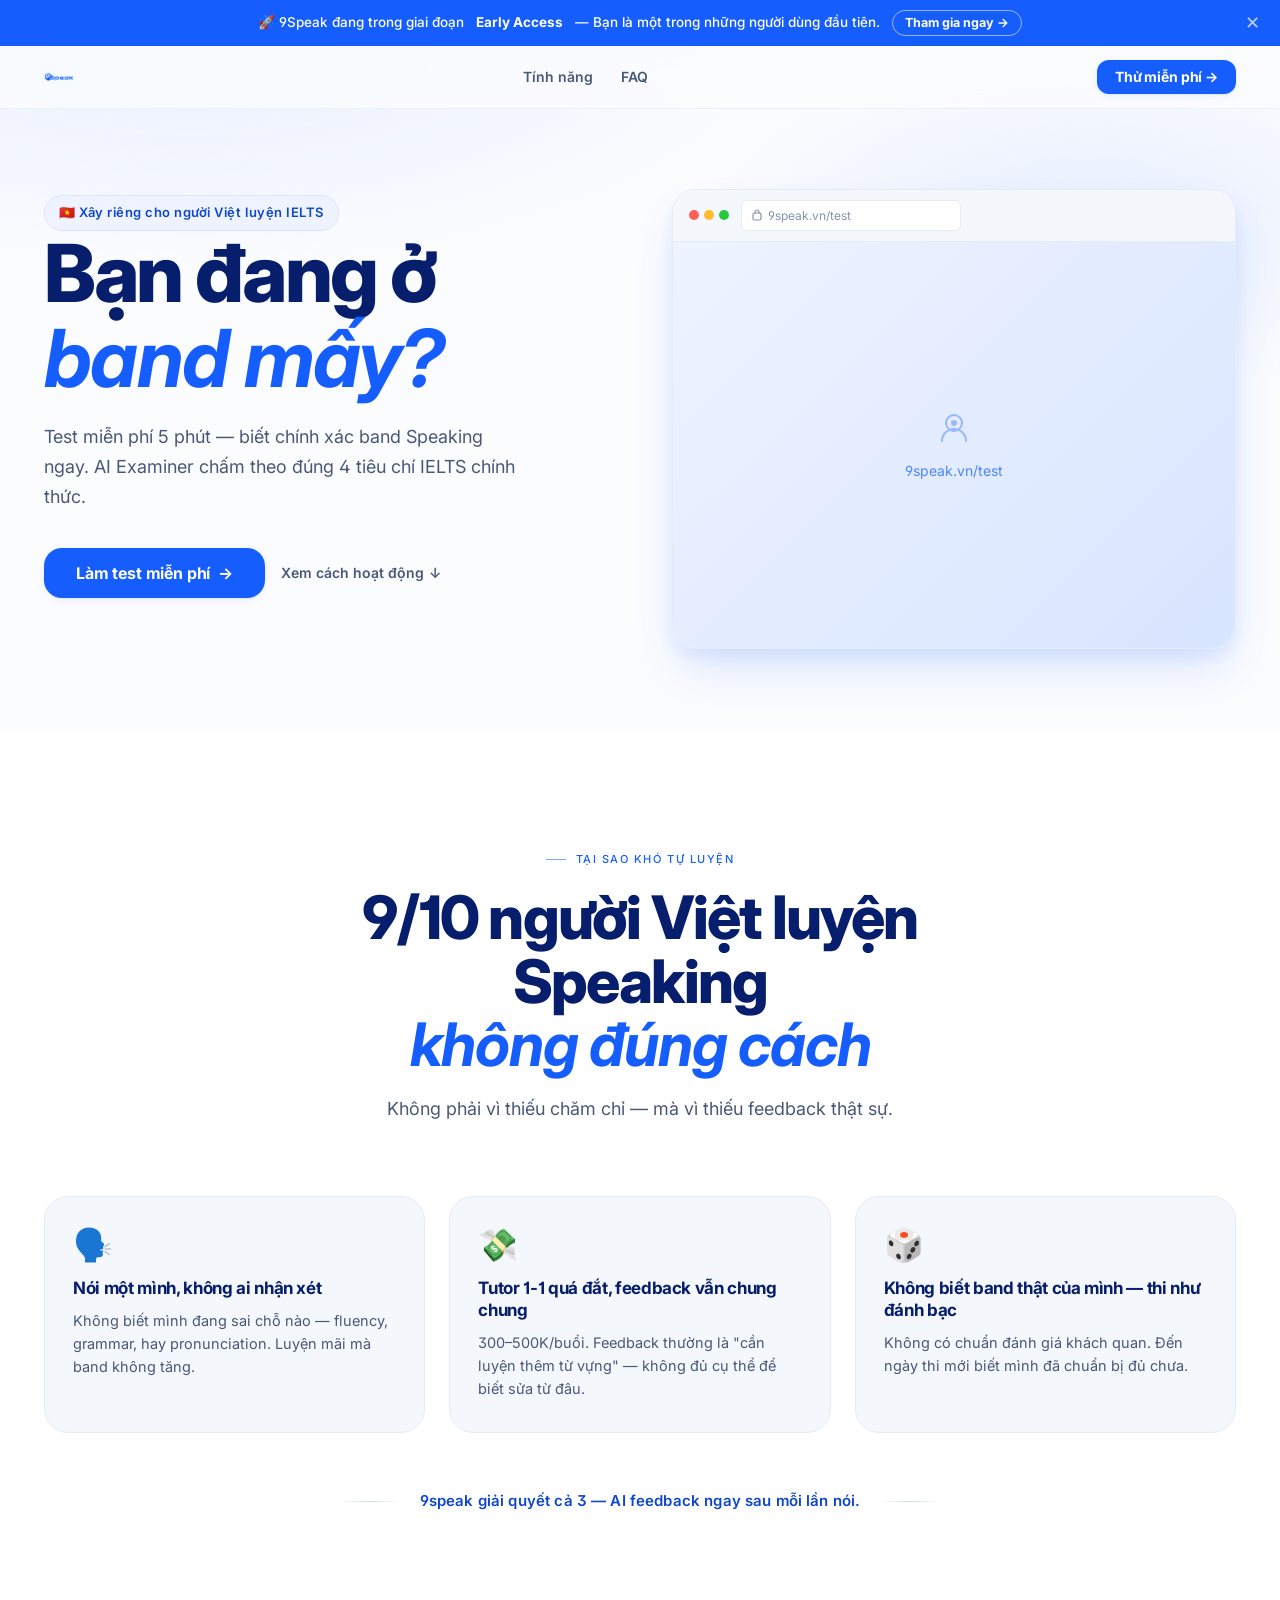
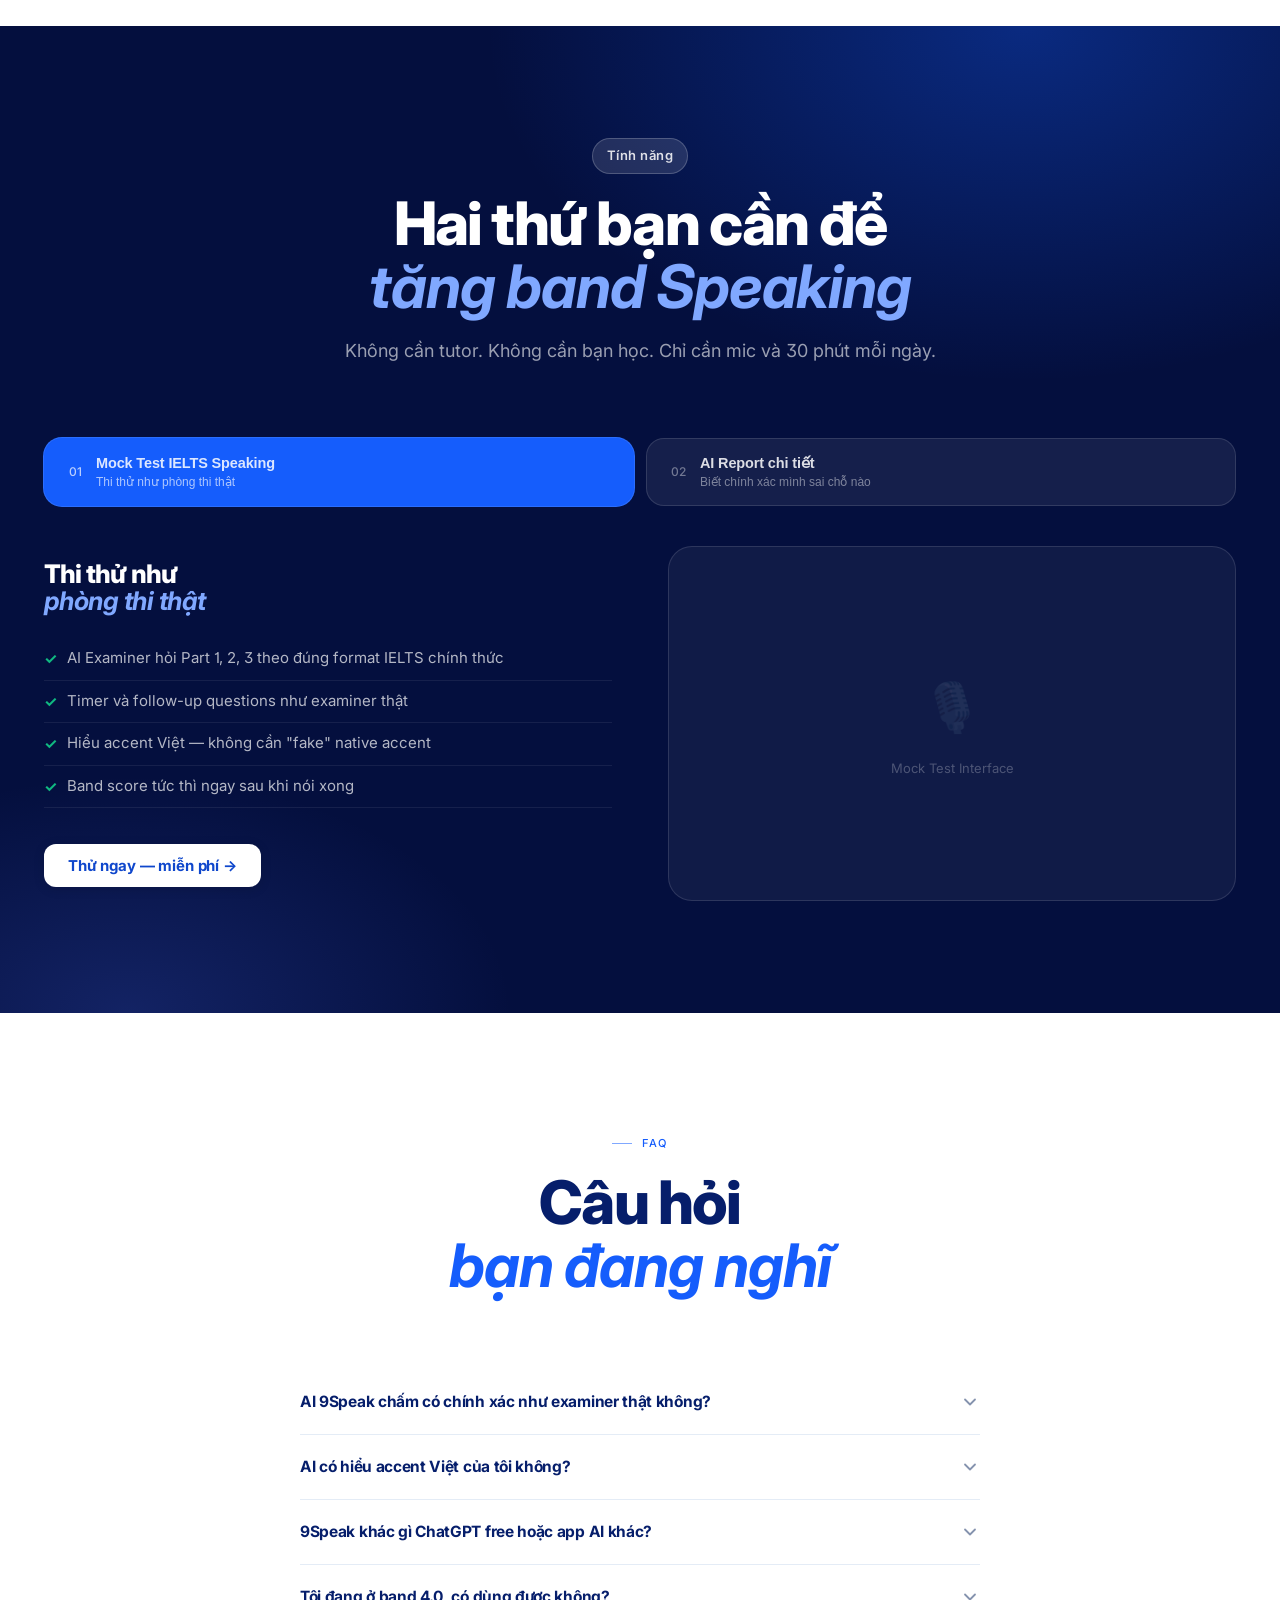
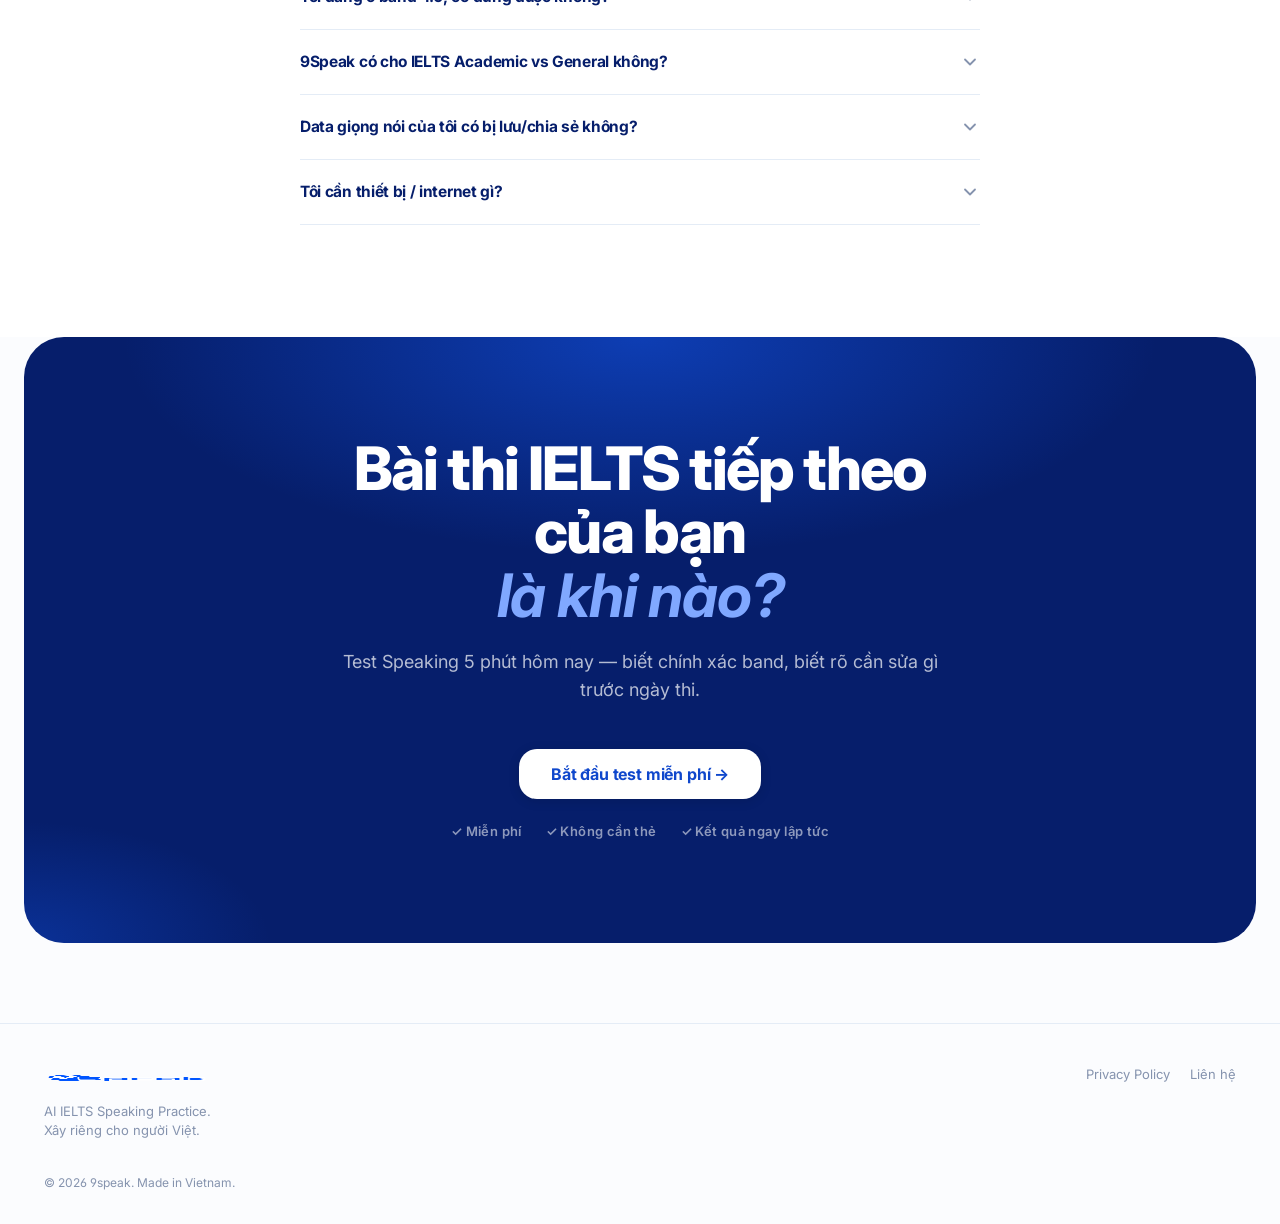
==== index.html @ 382c3ea3 "Redesign landing page for MVP launch - Swap fonts to Inter (pure sans-serif), remove Instrument Seri" ====
<!DOCTYPE html>
<html lang="vi">
<head>
  <meta charset="UTF-8">
  <meta name="viewport" content="width=device-width, initial-scale=1.0">
  <title>9speak — Luyện IELTS Speaking với AI. Hiểu accent Việt.</title>
  <meta name="description" content="Test IELTS Speaking miễn phí 5 phút. AI Examiner chấm theo 4 tiêu chí IELTS chính thức. Sai số ±0.4 band. Không cần thẻ, không cần signup.">
  <link rel="icon" type="image/png" href="icon-mark.png">
  <link rel="preconnect" href="https://fonts.googleapis.com">
  <link rel="preconnect" href="https://fonts.gstatic.com" crossorigin>
  <link href="https://fonts.googleapis.com/css2?family=Inter:ital,wght@0,400;0,500;0,600;0,700;0,800;0,900;1,400;1,500;1,600;1,700&display=swap" rel="stylesheet">

  <style>
  /* ─────────────────────────────────────────
     DESIGN SYSTEM
  ───────────────────────────────────────── */
  :root {
    --blue-50:  #EEF3FF;
    --blue-100: #D8E5FF;
    --blue-200: #B3CCFF;
    --blue-300: #80A8FF;
    --blue-400: #4D85FF;
    --blue-500: #2B6EFD;
    --blue-600: #155DFC;
    --blue-700: #0F47CC;
    --blue-800: #0A33A8;
    --blue-900: #061E6B;
    --blue-950: #040F3E;

    --white:    #FFFFFF;
    --paper:    #FBFCFE;
    --mist:     #F4F7FB;
    --line:     #E4ECF6;
    --line-2:   #CFDCEB;
    --ink:      var(--blue-900);
    --ink-soft: #4A5878;
    --ink-mute: #8593AE;
    --gold:     #F59E0B;
    --green:    #10B981;
    --rose:     #F43F5E;

    --f-display: 'Inter', -apple-system, system-ui, sans-serif;
    --f-body:    'Inter', -apple-system, system-ui, sans-serif;
    --f-mono:    'Inter', -apple-system, system-ui, sans-serif;

    --r-xs: 6px; --r-sm: 12px; --r-md: 18px;
    --r-lg: 24px; --r-xl: 32px; --r-2xl: 40px;

    --sh-sm:  0 2px 8px rgba(21,93,252,.07), 0 1px 3px rgba(21,93,252,.08);
    --sh-md:  0 8px 24px rgba(21,93,252,.09), 0 2px 8px rgba(21,93,252,.06);
    --sh-lg:  0 24px 48px -8px rgba(21,93,252,.16), 0 8px 16px rgba(21,93,252,.07);
    --sh-glow: 0 8px 36px rgba(21,93,252,.42);

    --ease-out:    cubic-bezier(0.16,1,0.3,1);
    --ease-spring: cubic-bezier(0.34,1.56,0.64,1);
  }

  *, *::before, *::after { margin:0; padding:0; box-sizing:border-box; }

  html { scroll-behavior:smooth; -webkit-text-size-adjust:100%; }

  body {
    background: var(--paper);
    color: var(--ink);
    font-family: var(--f-body);
    font-size: 16.5px;
    line-height: 1.65;
    -webkit-font-smoothing: antialiased;
    overflow-x: hidden;
    font-feature-settings: 'ss01','cv01';
  }

  body::before {
    content: '';
    position: fixed; inset: 0;
    background:
      radial-gradient(ellipse 80% 50% at 15% 0%, rgba(208,223,255,.5) 0%, transparent 60%),
      radial-gradient(ellipse 60% 40% at 85% 25%, rgba(179,204,255,.28) 0%, transparent 50%);
    pointer-events: none; z-index: 0;
  }

  /* ─── TYPOGRAPHY ─── */
  h1, h2, h3, h4 {
    font-family: var(--f-body);
    font-weight: 800;
    letter-spacing: -.03em;
    line-height: 1.06;
    color: var(--ink);
  }

  h1 { font-size: clamp(44px, 7vw, 80px); }
  h2 { font-size: clamp(34px, 5vw, 60px); }
  h3 { font-size: clamp(20px, 2vw, 26px); }

  .italic-accent {
    font-style: italic;
    color: var(--blue-600);
    font-weight: 700;
    letter-spacing: -.02em;
  }

  .eyebrow {
    font-family: var(--f-mono);
    font-size: 11px;
    font-weight: 500;
    letter-spacing: .14em;
    text-transform: uppercase;
    color: var(--blue-600);
    display: inline-flex;
    align-items: center;
    gap: 10px;
  }
  .eyebrow::before {
    content: '';
    width: 20px; height: 1px;
    background: var(--blue-300);
  }

  /* ─── LAYOUT ─── */
  .container {
    max-width: 1240px;
    margin: 0 auto;
    padding: 0 24px;
    position: relative;
    z-index: 2;
  }

  section { padding: 112px 0; position: relative; }

  @media (max-width:768px) { section { padding: 72px 0; } }

  .section-header {
    text-align: center;
    max-width: 680px;
    margin: 0 auto 72px;
  }
  .section-header h2 { margin-top: 18px; }
  .section-sub {
    margin-top: 18px;
    color: var(--ink-soft);
    font-size: clamp(16px, 1.5vw, 18px);
    line-height: 1.6;
  }

  /* ─── PILL ─── */
  .pill {
    display: inline-flex;
    align-items: center;
    gap: 8px;
    padding: 6px 14px;
    background: var(--blue-50);
    border: 1px solid var(--blue-100);
    border-radius: 100px;
    font-size: 13px;
    font-weight: 600;
    color: var(--blue-700);
    font-family: var(--f-mono);
    letter-spacing: .04em;
  }
  .pill-dark {
    background: rgba(255,255,255,.12);
    border-color: rgba(255,255,255,.2);
    color: rgba(255,255,255,.85);
  }

  /* ─── BETA BADGE ─── */
  .beta-badge {
    display: inline-flex;
    align-items: center;
    gap: 8px;
    padding: 6px 14px;
    background: var(--blue-50);
    border: 1px solid var(--blue-100);
    border-radius: 100px;
    font-size: 12.5px;
    font-weight: 600;
    color: var(--blue-700);
    font-family: var(--f-mono);
    letter-spacing: .05em;
    margin-bottom: 28px;
  }
  .beta-dot {
    width: 7px; height: 7px;
    border-radius: 50%;
    background: var(--green);
    box-shadow: 0 0 0 2px rgba(16,185,129,.25);
    animation: pulse 2s infinite;
    flex-shrink: 0;
  }
  @keyframes pulse {
    0%, 100% { box-shadow: 0 0 0 2px rgba(16,185,129,.25); }
    50%       { box-shadow: 0 0 0 5px rgba(16,185,129,.1); }
  }

  /* ─── BUTTONS ─── */
  .btn {
    display: inline-flex;
    align-items: center;
    justify-content: center;
    gap: 8px;
    padding: 14px 24px;
    font-family: var(--f-body);
    font-size: 15px;
    font-weight: 700;
    letter-spacing: -.01em;
    border-radius: var(--r-sm);
    border: none;
    cursor: pointer;
    text-decoration: none;
    transition: all .25s var(--ease-out);
    position: relative;
    overflow: hidden;
    line-height: 1;
    white-space: nowrap;
  }

  .btn-primary {
    background: var(--blue-600);
    color: white;
    box-shadow: var(--sh-sm);
  }
  .btn-primary:hover {
    background: var(--blue-700);
    transform: translateY(-2px);
    box-shadow: var(--sh-glow);
  }

  .btn-white {
    background: white;
    color: var(--blue-700);
    box-shadow: 0 2px 12px rgba(0,0,0,.12);
  }
  .btn-white:hover {
    background: var(--blue-50);
    transform: translateY(-2px);
    box-shadow: 0 4px 20px rgba(0,0,0,.18);
  }

  .btn-ghost {
    background: transparent;
    color: var(--ink);
    border: 1.5px solid var(--line-2);
  }
  .btn-ghost:hover {
    border-color: var(--blue-400);
    color: var(--blue-700);
    transform: translateY(-1px);
  }

  .btn-sm  { padding: 10px 18px; font-size: 14px; }
  .btn-large { padding: 17px 32px; font-size: 16px; border-radius: var(--r-md); }

  .btn-arrow { transition: transform .25s var(--ease-spring); }
  .btn:hover .btn-arrow { transform: translateX(3px); }

  .text-link {
    font-size: 14px;
    font-weight: 600;
    color: var(--ink-soft);
    text-decoration: none;
    display: inline-flex;
    align-items: center;
    gap: 5px;
    transition: color .2s;
  }
  .text-link:hover { color: var(--blue-600); }
  .text-link span { transition: transform .25s var(--ease-spring); display: inline-block; }
  .text-link:hover span { transform: translateY(2px); }

  /* ─── STARS ─── */
  .stars { color: var(--gold); font-size: 13px; letter-spacing: 1px; }

  /* ─── ANIMATIONS ─── */
  .reveal {
    opacity: 0;
    transform: translateY(24px);
    transition: opacity .6s var(--ease-out), transform .6s var(--ease-out);
  }
  .reveal.revealed { opacity: 1; transform: translateY(0); }
  .reveal-delay-1 { transition-delay: .12s; }
  .reveal-delay-2 { transition-delay: .24s; }

  @keyframes fadeUp {
    from { opacity:0; transform:translateY(20px); }
    to   { opacity:1; transform:translateY(0); }
  }

  /* ─────────────────────────────────────────
     ANNOUNCEMENT BAR
  ───────────────────────────────────────── */
  .announce-bar {
    background: var(--blue-600);
    color: white;
    padding: 10px 16px;
    display: flex;
    align-items: center;
    justify-content: center;
    gap: 12px;
    font-size: 13.5px;
    font-weight: 500;
    position: relative;
    z-index: 101;
    line-height: 1.4;
  }
  .announce-bar a {
    color: white;
    font-weight: 700;
    text-decoration: none;
    border: 1.5px solid rgba(255,255,255,.55);
    border-radius: 100px;
    padding: 3px 12px;
    font-size: 12.5px;
    transition: background .2s, border-color .2s;
    white-space: nowrap;
  }
  .announce-bar a:hover {
    background: rgba(255,255,255,.15);
    border-color: white;
  }
  .announce-close {
    position: absolute;
    right: 16px;
    top: 50%;
    transform: translateY(-50%);
    background: none;
    border: none;
    color: rgba(255,255,255,.7);
    cursor: pointer;
    font-size: 18px;
    line-height: 1;
    padding: 4px;
    transition: color .2s;
  }
  .announce-close:hover { color: white; }
  .announce-bar.hidden { display: none; }
  @media (max-width: 600px) {
    .announce-bar { font-size: 12.5px; gap: 8px; padding-right: 40px; }
  }

  /* ─────────────────────────────────────────
     NAVIGATION
  ───────────────────────────────────────── */
  nav {
    position: sticky; top: 0; z-index: 100;
    padding: 14px 0;
    background: rgba(251,252,254,.85);
    backdrop-filter: saturate(180%) blur(20px);
    -webkit-backdrop-filter: saturate(180%) blur(20px);
    border-bottom: 1px solid rgba(228,236,246,.65);
    transition: background .3s;
  }
  .nav-inner {
    display: flex;
    align-items: center;
    justify-content: space-between;
    gap: 24px;
  }
  .logo { text-decoration: none; display: inline-flex; align-items: center; }
  .logo img { height: 30px; width: auto; display: block; }

  .nav-links {
    display: flex; gap: 28px; align-items: center;
    flex: 1; justify-content: center;
  }
  .nav-links a {
    color: var(--ink-soft);
    text-decoration: none;
    font-size: 14px; font-weight: 600;
    transition: color .2s;
  }
  .nav-links a:hover { color: var(--blue-700); }

  @media (max-width:768px) { .nav-links { display: none; } }

  /* ─────────────────────────────────────────
     HERO
  ───────────────────────────────────────── */
  .hero {
    padding-top: 80px;
    padding-bottom: 80px;
    overflow: hidden;
  }
  .hero-grid {
    display: grid;
    grid-template-columns: 1fr 1fr;
    gap: 64px;
    align-items: center;
  }
  @media (max-width:968px) {
    .hero-grid { grid-template-columns: 1fr; gap: 56px; }
  }

  .hero-content > * {
    opacity: 0;
    animation: fadeUp .75s var(--ease-out) forwards;
  }
  .hero-content > *:nth-child(1) { animation-delay: .08s; }
  .hero-content > *:nth-child(2) { animation-delay: .18s; }
  .hero-content > *:nth-child(3) { animation-delay: .28s; }
  .hero-content > *:nth-child(4) { animation-delay: .38s; }
  .hero-content > *:nth-child(5) { animation-delay: .46s; }

  .hero h1 { margin-bottom: 22px; }

  .hero-sub {
    font-size: clamp(16px, 1.6vw, 18px);
    color: var(--ink-soft);
    line-height: 1.65;
    margin-bottom: 36px;
    max-width: 480px;
  }

  .hero-ctas {
    display: flex;
    gap: 16px;
    align-items: center;
    flex-wrap: wrap;
    margin-bottom: 44px;
  }

  .hero-stats {
    display: flex;
    align-items: center;
    gap: 0;
    padding: 16px 20px;
    background: var(--white);
    border: 1px solid var(--line);
    border-radius: var(--r-md);
    box-shadow: var(--sh-sm);
    width: fit-content;
  }
  .stat-item { text-align: center; padding: 0 20px; }
  .stat-num {
    font-size: 22px;
    font-weight: 800;
    color: var(--ink);
    letter-spacing: -.03em;
    line-height: 1;
  }
  .stat-label {
    font-size: 11px;
    color: var(--ink-mute);
    margin-top: 4px;
    font-family: var(--f-mono);
    letter-spacing: .04em;
    text-transform: uppercase;
  }
  .stat-divider {
    width: 1px; height: 32px;
    background: var(--line-2);
    flex-shrink: 0;
  }
  @media (max-width:480px) {
    .hero-stats { padding: 14px 12px; }
    .stat-item { padding: 0 12px; }
    .stat-num { font-size: 18px; }
  }

  /* Hero Visual */
  .hero-visual {
    position: relative;
    height: 460px;
  }
  @media (max-width:968px) { .hero-visual { height: 340px; } }

  .browser-frame {
    position: absolute;
    inset: 0;
    background: var(--white);
    border: 1px solid var(--line);
    border-radius: var(--r-lg);
    box-shadow: var(--sh-lg);
    overflow: hidden;
    display: flex;
    flex-direction: column;
  }
  .browser-bar {
    display: flex;
    align-items: center;
    gap: 12px;
    padding: 10px 16px;
    background: var(--mist);
    border-bottom: 1px solid var(--line);
    flex-shrink: 0;
  }
  .browser-dots {
    display: flex; gap: 5px;
  }
  .browser-dots span {
    width: 10px; height: 10px; border-radius: 50%;
  }
  .browser-dots span:nth-child(1) { background: #FF5F56; }
  .browser-dots span:nth-child(2) { background: #FFBD2E; }
  .browser-dots span:nth-child(3) { background: #27C93F; }
  .browser-url {
    flex: 1;
    display: flex;
    align-items: center;
    gap: 6px;
    background: var(--white);
    border: 1px solid var(--line);
    border-radius: var(--r-xs);
    padding: 5px 10px;
    font-size: 12px;
    color: var(--ink-mute);
    font-family: var(--f-mono);
    max-width: 220px;
  }
  .browser-content {
    flex: 1;
    overflow: hidden;
    background: var(--mist);
  }
  .browser-content img {
    width: 100%;
    height: 100%;
    object-fit: cover;
    object-position: top;
    display: block;
  }
  .browser-content-placeholder {
    width: 100%; height: 100%;
    background: linear-gradient(135deg, var(--blue-50) 0%, var(--blue-100) 100%);
    display: flex;
    align-items: center;
    justify-content: center;
    flex-direction: column;
    gap: 12px;
    color: var(--blue-400);
    font-size: 14px;
    font-family: var(--f-mono);
  }
  .browser-content-placeholder svg { opacity: .5; }

  .trust-pill {
    position: absolute;
    bottom: -20px;
    right: 24px;
    background: var(--white);
    border: 1px solid var(--line);
    border-radius: var(--r-sm);
    box-shadow: var(--sh-md);
    padding: 10px 16px;
    display: flex;
    align-items: center;
    gap: 10px;
  }
  .trust-text {
    font-size: 12.5px;
    font-weight: 600;
    color: var(--ink-soft);
    white-space: nowrap;
  }

  /* ─────────────────────────────────────────
     PROBLEM
  ───────────────────────────────────────── */
  .problem { background: var(--white); }

  .problem-grid {
    display: grid;
    grid-template-columns: repeat(3, 1fr);
    gap: 24px;
    margin-bottom: 56px;
  }
  @media (max-width:768px) {
    .problem-grid { grid-template-columns: 1fr; gap: 16px; }
  }

  .problem-card {
    padding: 32px 28px;
    background: var(--mist);
    border: 1px solid var(--line);
    border-radius: var(--r-lg);
    transition: box-shadow .25s;
  }
  .problem-card:hover { box-shadow: var(--sh-md); }
  .problem-icon {
    font-size: 32px;
    margin-bottom: 16px;
    line-height: 1;
  }
  .problem-card h3 {
    font-size: 17px;
    font-weight: 700;
    letter-spacing: -.02em;
    margin-bottom: 10px;
    line-height: 1.3;
  }
  .problem-card p {
    font-size: 14.5px;
    color: var(--ink-soft);
    line-height: 1.6;
  }

  .problem-bridge {
    display: flex;
    align-items: center;
    gap: 20px;
    text-align: center;
    max-width: 600px;
    margin: 0 auto;
  }
  .bridge-line {
    flex: 1;
    height: 1px;
    background: linear-gradient(to right, transparent, var(--line-2), transparent);
  }
  .problem-bridge p {
    font-size: 15px;
    font-weight: 600;
    color: var(--blue-700);
    white-space: nowrap;
    font-family: var(--f-mono);
    letter-spacing: .01em;
  }
  @media (max-width:600px) {
    .problem-bridge { flex-direction: column; gap: 12px; }
    .problem-bridge p { white-space: normal; font-size: 14px; }
    .bridge-line { width: 60px; height: 1px; flex: none; }
  }

  /* ─────────────────────────────────────────
     FEATURES (dark)
  ───────────────────────────────────────── */
  .features-wrap {
    background: var(--blue-950);
    position: relative;
    overflow: hidden;
  }
  .features-wrap::before {
    content: '';
    position: absolute; inset: 0;
    background:
      radial-gradient(ellipse 70% 60% at 80% 0%, rgba(21,93,252,.35) 0%, transparent 60%),
      radial-gradient(ellipse 50% 40% at 10% 100%, rgba(79,114,252,.2) 0%, transparent 60%);
    pointer-events: none;
  }
  .features-section { padding: 112px 0; }
  @media (max-width:768px) { .features-section { padding: 72px 0; } }

  .features-section .section-sub { color: rgba(255,255,255,.6); }

  .feature-tabs {
    display: flex;
    gap: 12px;
    margin-bottom: 40px;
    flex-wrap: wrap;
  }
  .feature-tab-btn {
    display: flex;
    align-items: center;
    gap: 14px;
    padding: 16px 24px;
    background: rgba(255,255,255,.07);
    border: 1px solid rgba(255,255,255,.12);
    border-radius: var(--r-md);
    cursor: pointer;
    transition: all .25s var(--ease-out);
    text-align: left;
    flex: 1;
    min-width: 220px;
  }
  .feature-tab-btn:hover {
    background: rgba(255,255,255,.12);
    border-color: rgba(255,255,255,.2);
  }
  .feature-tab-btn.active {
    background: var(--blue-600);
    border-color: var(--blue-600);
    box-shadow: 0 0 0 1px var(--blue-500);
  }
  .tab-num {
    font-family: var(--f-mono);
    font-size: 12px;
    font-weight: 500;
    color: rgba(255,255,255,.4);
    flex-shrink: 0;
  }
  .feature-tab-btn.active .tab-num { color: rgba(255,255,255,.7); }
  .tab-title {
    font-size: 14.5px;
    font-weight: 700;
    color: rgba(255,255,255,.85);
    letter-spacing: -.01em;
    line-height: 1.2;
  }
  .tab-sub {
    font-size: 12px;
    color: rgba(255,255,255,.45);
    margin-top: 3px;
  }
  .feature-tab-btn.active .tab-sub { color: rgba(255,255,255,.65); }

  .feature-pane { display: none; }
  .feature-pane.active { display: block; }

  .pane-content {
    display: grid;
    grid-template-columns: 1fr 1fr;
    gap: 56px;
    align-items: center;
  }
  @media (max-width:768px) {
    .pane-content { grid-template-columns: 1fr; gap: 40px; }
    .pane-visual { order: -1; }
  }

  .pane-text h3 { color: white; margin-bottom: 24px; }

  .pane-list {
    list-style: none;
    margin-bottom: 36px;
  }
  .pane-list li {
    font-size: 15px;
    color: rgba(255,255,255,.7);
    padding: 9px 0;
    border-bottom: 1px solid rgba(255,255,255,.07);
    display: flex;
    align-items: flex-start;
    gap: 10px;
    line-height: 1.5;
  }
  .pane-list li::before {
    content: '✓';
    color: var(--green);
    font-weight: 700;
    flex-shrink: 0;
    margin-top: 1px;
  }

  .pane-visual {
    border-radius: var(--r-lg);
    overflow: hidden;
    border: 1px solid rgba(255,255,255,.12);
    background: rgba(255,255,255,.05);
    aspect-ratio: 16/10;
    display: flex;
    align-items: center;
    justify-content: center;
  }
  .pane-visual img {
    width: 100%;
    height: 100%;
    object-fit: cover;
    display: block;
  }
  .pane-visual-placeholder {
    width: 100%; height: 100%;
    display: flex;
    flex-direction: column;
    align-items: center;
    justify-content: center;
    gap: 12px;
    color: rgba(255,255,255,.25);
    font-family: var(--f-mono);
    font-size: 13px;
    padding: 32px;
    text-align: center;
  }
  .pane-visual-icon {
    font-size: 48px;
    opacity: .4;
  }

  /* ─────────────────────────────────────────
     TESTIMONIALS
  ───────────────────────────────────────── */
  .testimonials { background: var(--paper); }

  .testimonial-grid {
    display: grid;
    grid-template-columns: repeat(3, 1fr);
    gap: 24px;
  }
  @media (max-width:768px) {
    .testimonial-grid { grid-template-columns: 1fr; }
  }

  .testimonial-card {
    padding: 28px;
    background: var(--white);
    border: 1px solid var(--line);
    border-radius: var(--r-lg);
    box-shadow: var(--sh-sm);
    display: flex;
    flex-direction: column;
    gap: 16px;
    transition: box-shadow .25s, transform .25s;
  }
  .testimonial-card:hover {
    box-shadow: var(--sh-md);
    transform: translateY(-3px);
  }
  .testimonial-text {
    font-size: 15px;
    color: var(--ink-soft);
    line-height: 1.65;
    flex: 1;
    font-style: italic;
  }
  .testimonial-meta {
    display: flex;
    align-items: center;
    gap: 12px;
    padding-top: 16px;
    border-top: 1px solid var(--line);
  }
  .testimonial-avatar {
    width: 40px; height: 40px;
    border-radius: 50%;
    background: var(--blue-600);
    color: white;
    display: flex;
    align-items: center;
    justify-content: center;
    font-weight: 700;
    font-size: 15px;
    flex-shrink: 0;
  }
  .testimonial-name {
    font-size: 14px;
    font-weight: 700;
    color: var(--ink);
  }
  .testimonial-result {
    font-size: 12px;
    color: var(--ink-mute);
    margin-top: 2px;
    font-family: var(--f-mono);
  }
  .testimonial-band {
    display: inline-flex;
    align-items: center;
    gap: 5px;
    background: var(--blue-50);
    color: var(--blue-700);
    border-radius: 100px;
    padding: 3px 10px;
    font-size: 12px;
    font-weight: 700;
    font-family: var(--f-mono);
    margin-bottom: 4px;
  }

  /* ─────────────────────────────────────────
     PRICING
  ───────────────────────────────────────── */
  .pricing { background: var(--mist); }

  .pricing-grid {
    display: grid;
    grid-template-columns: 1fr 1fr;
    gap: 24px;
    max-width: 760px;
    margin: 0 auto;
  }
  @media (max-width:640px) {
    .pricing-grid { grid-template-columns: 1fr; max-width: 440px; }
  }

  .price-card {
    background: var(--white);
    border: 1.5px solid var(--line);
    border-radius: var(--r-xl);
    padding: 32px 28px;
    position: relative;
    display: flex;
    flex-direction: column;
    gap: 0;
  }
  .price-card.featured {
    border-color: var(--blue-600);
    box-shadow: 0 0 0 1px var(--blue-600), var(--sh-md);
  }

  .price-badge {
    position: absolute;
    top: -13px;
    left: 50%;
    transform: translateX(-50%);
    background: var(--blue-600);
    color: white;
    font-size: 11.5px;
    font-weight: 700;
    padding: 4px 14px;
    border-radius: 100px;
    white-space: nowrap;
    font-family: var(--f-mono);
    letter-spacing: .05em;
  }

  .price-tier {
    font-size: 13px;
    font-weight: 700;
    text-transform: uppercase;
    letter-spacing: .1em;
    color: var(--ink-mute);
    font-family: var(--f-mono);
    margin-bottom: 12px;
  }

  .price-amount {
    margin-bottom: 4px;
  }
  .price-strike {
    font-size: 13px;
    color: var(--ink-mute);
    text-decoration: line-through;
    display: block;
    margin-bottom: 2px;
  }
  .price-main-row {
    display: flex;
    align-items: baseline;
    gap: 4px;
  }
  .price-main {
    font-size: 48px;
    font-weight: 800;
    letter-spacing: -.04em;
    color: var(--ink);
    line-height: 1;
  }
  .price-period {
    font-size: 15px;
    color: var(--ink-mute);
    font-weight: 500;
  }
  .price-tagline {
    font-size: 13px;
    color: var(--ink-mute);
    margin: 10px 0 24px;
  }

  .price-features {
    list-style: none;
    margin-bottom: 28px;
    flex: 1;
  }
  .price-features li {
    font-size: 13.5px;
    color: var(--ink-soft);
    padding: 7px 0;
    border-bottom: 1px solid var(--line);
    display: flex;
    align-items: flex-start;
    gap: 8px;
  }
  .price-features li:last-child { border-bottom: none; }
  .price-feat-muted { color: var(--ink-mute) !important; }

  .price-cta { width: 100%; justify-content: center; margin-bottom: 10px; }
  .price-micro {
    font-size: 11.5px;
    text-align: center;
    color: var(--ink-mute);
    font-family: var(--f-mono);
    margin-bottom: 8px;
  }
  .price-guarantee {
    font-size: 12px;
    text-align: center;
    color: var(--green);
    font-weight: 600;
  }

  /* ─────────────────────────────────────────
     FAQ
  ───────────────────────────────────────── */
  .faq { background: var(--white); }

  .faq-list {
    max-width: 680px;
    margin: 0 auto;
  }
  .faq-item {
    border-bottom: 1px solid var(--line);
  }
  .faq-question {
    width: 100%;
    display: flex;
    align-items: center;
    justify-content: space-between;
    gap: 16px;
    padding: 22px 0;
    background: none;
    border: none;
    cursor: pointer;
    text-align: left;
    font-family: var(--f-body);
    font-size: 15.5px;
    font-weight: 700;
    color: var(--ink);
    letter-spacing: -.02em;
    transition: color .2s;
  }
  .faq-question:hover { color: var(--blue-700); }
  .faq-icon {
    flex-shrink: 0;
    color: var(--ink-mute);
    transition: transform .3s var(--ease-out), color .2s;
  }
  .faq-item.open .faq-icon {
    transform: rotate(180deg);
    color: var(--blue-600);
  }
  .faq-answer {
    max-height: 0;
    overflow: hidden;
    transition: max-height .35s var(--ease-out);
  }
  .faq-item.open .faq-answer { max-height: 400px; }
  .faq-answer p {
    padding-bottom: 22px;
    font-size: 15px;
    color: var(--ink-soft);
    line-height: 1.7;
  }

  /* ─────────────────────────────────────────
     FINAL CTA
  ───────────────────────────────────────── */
  .final-cta {
    margin: 0 24px 80px;
    border-radius: var(--r-2xl);
    padding: 100px 40px;
    background: var(--blue-900);
    text-align: center;
    position: relative;
    overflow: hidden;
  }
  .final-cta::before {
    content: '';
    position: absolute; inset: 0;
    background:
      radial-gradient(ellipse 70% 60% at 50% 0%, rgba(21,93,252,.5) 0%, transparent 60%),
      radial-gradient(ellipse 40% 40% at 0% 100%, rgba(21,93,252,.3) 0%, transparent 50%);
  }
  .final-cta-inner {
    position: relative; z-index: 2;
    max-width: 640px;
    margin: 0 auto;
  }
  .final-cta h2 { color: white; margin-bottom: 20px; }
  .final-sub {
    font-size: clamp(16px, 1.5vw, 18px);
    color: rgba(255,255,255,.7);
    line-height: 1.6;
    margin-bottom: 44px;
  }
  .final-trust {
    display: flex;
    justify-content: center;
    gap: 24px;
    flex-wrap: wrap;
    margin-top: 22px;
  }
  .final-trust span {
    font-size: 13px;
    font-weight: 600;
    color: rgba(255,255,255,.55);
    font-family: var(--f-mono);
    letter-spacing: .03em;
  }
  @media (max-width:600px) {
    .final-cta { margin: 0 16px 64px; padding: 72px 24px; }
  }

  /* ─────────────────────────────────────────
     FOOTER
  ───────────────────────────────────────── */
  footer {
    padding: 40px 0 32px;
    border-top: 1px solid var(--line);
  }
  .footer-inner {
    display: flex;
    align-items: flex-start;
    justify-content: space-between;
    flex-wrap: wrap;
    gap: 24px;
  }
  .footer-brand { display: flex; flex-direction: column; gap: 10px; }
  .footer-brand p {
    font-size: 13px;
    color: var(--ink-mute);
    line-height: 1.5;
  }
  .footer-links {
    display: flex;
    gap: 20px;
    align-items: center;
    flex-wrap: wrap;
  }
  .footer-links a {
    font-size: 13px;
    color: var(--ink-mute);
    text-decoration: none;
    transition: color .2s;
  }
  .footer-links a:hover { color: var(--blue-700); }
  .footer-copy {
    width: 100%;
    font-size: 12px;
    color: var(--ink-mute);
    font-family: var(--f-mono);
    margin-top: 8px;
  }

  /* ─────────────────────────────────────────
     STICKY CTA (mobile)
  ───────────────────────────────────────── */
  .sticky-cta {
    position: fixed;
    bottom: 20px;
    left: 50%;
    transform: translateX(-50%) translateY(100px);
    opacity: 0;
    z-index: 200;
    transition: transform .4s var(--ease-spring), opacity .3s;
    pointer-events: none;
  }
  .sticky-cta.visible {
    transform: translateX(-50%) translateY(0);
    opacity: 1;
    pointer-events: auto;
  }
  @media (min-width:769px) { .sticky-cta { display: none; } }

  </style>
</head>

<body>

<!-- ─── ANNOUNCEMENT BAR ──────────────────────────────────── -->
<div class="announce-bar" id="announceBar">
  🚀 9Speak đang trong giai đoạn <strong>Early Access</strong> — Bạn là một trong những người dùng đầu tiên.
  <a href="https://9speak.vn" target="_blank" rel="noopener">Tham gia ngay →</a>
  <button class="announce-close" id="announceClose" aria-label="Đóng">✕</button>
</div>

<!-- ─── NAV ───────────────────────────────────────────────── -->
<nav>
  <div class="container nav-inner">
    <a href="/" class="logo">
      <img src="logo-full.png" alt="9speak" height="30">
    </a>
    <div class="nav-links">
      <a href="#features">Tính năng</a>
      <a href="#faq">FAQ</a>
    </div>
    <a href="https://9speak.vn" class="btn btn-primary btn-sm" data-cta="header">
      Thử miễn phí →
    </a>
  </div>
</nav>

<!-- ─── HERO ──────────────────────────────────────────────── -->
<section class="hero" id="hero">
  <div class="container">
    <div class="hero-grid">

      <div class="hero-content">
        <div class="pill">🇻🇳 Xây riêng cho người Việt luyện IELTS</div>

        <h1>
          Bạn đang ở<br>
          <em class="italic-accent">band mấy?</em>
        </h1>

        <p class="hero-sub">
          Test miễn phí 5 phút — biết chính xác band Speaking ngay.
          AI Examiner chấm theo đúng 4 tiêu chí IELTS chính thức.
        </p>

        <div class="hero-ctas">
          <a href="https://9speak.vn" class="btn btn-primary btn-large" data-cta="hero">
            Làm test miễn phí
            <span class="btn-arrow">→</span>
          </a>
          <a href="#features" class="text-link">Xem cách hoạt động <span>↓</span></a>
        </div>
      </div>

      <div class="hero-visual">
        <div class="browser-frame">
          <div class="browser-bar">
            <div class="browser-dots"><span></span><span></span><span></span></div>
            <div class="browser-url">
              <svg width="10" height="12" viewBox="0 0 10 12" fill="none">
                <rect x="1" y="4" width="8" height="7" rx="1.5" stroke="currentColor" stroke-width="1.2"/>
                <path d="M3 4V3a2 2 0 114 0v1" stroke="currentColor" stroke-width="1.2" stroke-linecap="round"/>
              </svg>
              9speak.vn/test
            </div>
          </div>
          <div class="browser-content" id="heroScreenshot">
            <!-- Shows placeholder until image loads -->
            <div class="browser-content-placeholder" id="heroPlaceholder">
              <svg width="40" height="40" viewBox="0 0 40 40" fill="none">
                <circle cx="20" cy="16" r="8" stroke="currentColor" stroke-width="2"/>
                <circle cx="20" cy="16" r="3" fill="currentColor"/>
                <path d="M8 34c0-6.627 5.373-12 12-12h0c6.627 0 12 5.373 12 12" stroke="currentColor" stroke-width="2" stroke-linecap="round"/>
              </svg>
              9speak.vn/test
            </div>
            <img src="./9speak-assets/speaking-test.png" alt="9speak IELTS Speaking Test Interface"
              loading="eager"
              onload="this.previousElementSibling.style.display='none'; this.style.display='block';"
              onerror="this.style.display='none';"
              style="display:none;">
          </div>
        </div>

      </div>

    </div>
  </div>
</section>

<!-- ─── PROBLEM ───────────────────────────────────────────── -->
<section class="problem" id="problem">
  <div class="container">
    <div class="section-header reveal">
      <div class="eyebrow">Tại sao khó tự luyện</div>
      <h2>9/10 người Việt luyện Speaking<br><em class="italic-accent">không đúng cách</em></h2>
      <p class="section-sub">Không phải vì thiếu chăm chỉ — mà vì thiếu feedback thật sự.</p>
    </div>

    <div class="problem-grid">
      <div class="problem-card reveal">
        <div class="problem-icon">🗣️</div>
        <h3>Nói một mình, không ai nhận xét</h3>
        <p>Không biết mình đang sai chỗ nào — fluency, grammar, hay pronunciation. Luyện mãi mà band không tăng.</p>
      </div>
      <div class="problem-card reveal reveal-delay-1">
        <div class="problem-icon">💸</div>
        <h3>Tutor 1-1 quá đắt, feedback vẫn chung chung</h3>
        <p>300–500K/buổi. Feedback thường là "cần luyện thêm từ vựng" — không đủ cụ thể để biết sửa từ đâu.</p>
      </div>
      <div class="problem-card reveal reveal-delay-2">
        <div class="problem-icon">🎲</div>
        <h3>Không biết band thật của mình — thi như đánh bạc</h3>
        <p>Không có chuẩn đánh giá khách quan. Đến ngày thi mới biết mình đã chuẩn bị đủ chưa.</p>
      </div>
    </div>

    <div class="problem-bridge reveal">
      <div class="bridge-line"></div>
      <p>9speak giải quyết cả 3 — AI feedback ngay sau mỗi lần nói.</p>
      <div class="bridge-line"></div>
    </div>
  </div>
</section>

<!-- ─── FEATURES ──────────────────────────────────────────── -->
<div class="features-wrap" id="features">
  <section class="features-section">
    <div class="container">

      <div class="section-header reveal">
        <div class="pill pill-dark">Tính năng</div>
        <h2 style="color:white; margin-top:18px;">
          Hai thứ bạn cần để<br>
          <em class="italic-accent" style="color:var(--blue-300);">tăng band Speaking</em>
        </h2>
        <p class="section-sub">Không cần tutor. Không cần bạn học. Chỉ cần mic và 30 phút mỗi ngày.</p>
      </div>

      <div class="feature-tabs reveal">
        <button class="feature-tab-btn active" data-tab="mock_test">
          <span class="tab-num">01</span>
          <div>
            <div class="tab-title">Mock Test IELTS Speaking</div>
            <div class="tab-sub">Thi thử như phòng thi thật</div>
          </div>
        </button>
        <button class="feature-tab-btn" data-tab="ai_report">
          <span class="tab-num">02</span>
          <div>
            <div class="tab-title">AI Report chi tiết</div>
            <div class="tab-sub">Biết chính xác mình sai chỗ nào</div>
          </div>
        </button>
      </div>

      <div class="feature-pane active" id="tab-mock_test">
        <div class="pane-content">
          <div class="pane-text">
            <h3>
              Thi thử như<br>
              <em class="italic-accent" style="color:var(--blue-300);">phòng thi thật</em>
            </h3>
            <ul class="pane-list">
              <li>AI Examiner hỏi Part 1, 2, 3 theo đúng format IELTS chính thức</li>
              <li>Timer và follow-up questions như examiner thật</li>
              <li>Hiểu accent Việt — không cần "fake" native accent</li>
              <li>Band score tức thì ngay sau khi nói xong</li>
            </ul>
            <a href="https://9speak.vn" class="btn btn-white" data-cta="features">
              Thử ngay — miễn phí →
            </a>
          </div>
          <div class="pane-visual">
            <img src="./9speak-assets/speaking-test.png" alt="Mock Test Interface" loading="lazy"
              onerror="this.parentElement.innerHTML='<div class=\'pane-visual-placeholder\'><div class=\'pane-visual-icon\'>🎙️</div><span>Mock Test Interface</span></div>'">
          </div>
        </div>
      </div>

      <div class="feature-pane" id="tab-ai_report">
        <div class="pane-content">
          <div class="pane-text">
            <h3>
              AI Report<br>
              <em class="italic-accent" style="color:var(--blue-300);">chi tiết tới từng lỗi</em>
            </h3>
            <ul class="pane-list">
              <li>Band score đủ 4 tiêu chí: Fluency, Lexical, Grammar, Pronunciation</li>
              <li>Transcript có highlight từng lỗi cụ thể</li>
              <li>Danh sách từ nên thay thế kèm band 7+ alternatives</li>
              <li>Gợi ý câu trả lời mẫu theo đúng câu bạn đã nói</li>
            </ul>
            <a href="https://9speak.vn" class="btn btn-white" data-cta="features">
              Thử ngay — miễn phí →
            </a>
          </div>
          <div class="pane-visual">
            <img src="./9speak-assets/ai-report.png" alt="AI Report Interface" loading="lazy"
              onerror="this.parentElement.innerHTML='<div class=\'pane-visual-placeholder\'><div class=\'pane-visual-icon\'>📊</div><span>AI Report Interface</span></div>'">
          </div>
        </div>
      </div>

    </div>
  </section>
</div>

<!-- ─── FAQ ───────────────────────────────────────────────── -->
<section class="faq" id="faq">
  <div class="container">
    <div class="section-header reveal">
      <div class="eyebrow">FAQ</div>
      <h2>Câu hỏi<br><em class="italic-accent">bạn đang nghĩ</em></h2>
    </div>
    <div class="faq-list reveal" id="faqList">
      <!-- Rendered by JS from data.json -->
    </div>
  </div>
</section>

<!-- ─── FINAL CTA ─────────────────────────────────────────── -->
<section class="final-cta" id="cta">
  <div class="final-cta-inner reveal">
    <h2>Bài thi IELTS tiếp theo của bạn<br><em class="italic-accent" style="color:var(--blue-300);">là khi nào?</em></h2>
    <p class="final-sub">
      Test Speaking 5 phút hôm nay — biết chính xác band, biết rõ cần sửa gì trước ngày thi.
    </p>
    <a href="https://9speak.vn" class="btn btn-white btn-large" data-cta="bottom">
      Bắt đầu test miễn phí →
    </a>
    <div class="final-trust">
      <span>✓ Miễn phí</span>
      <span>✓ Không cần thẻ</span>
      <span>✓ Kết quả ngay lập tức</span>
    </div>
  </div>
</section>

<!-- ─── FOOTER ────────────────────────────────────────────── -->
<footer>
  <div class="container footer-inner">
    <div class="footer-brand">
      <img src="logo-full.png" alt="9speak" height="28">
      <p>AI IELTS Speaking Practice.<br>Xây riêng cho người Việt.</p>
    </div>
    <div class="footer-links">
      <a href="privacy.html">Privacy Policy</a>
      <a href="mailto:hello@9speak.vn">Liên hệ</a>
    </div>
    <p class="footer-copy">© 2026 9speak. Made in Vietnam.</p>
  </div>
</footer>

<!-- ─── STICKY CTA (mobile only) ─────────────────────────── -->
<div class="sticky-cta" id="stickyCta">
  <a href="https://9speak.vn" class="btn btn-primary btn-large" data-cta="sticky_mobile">
    Thử miễn phí ngay →
  </a>
</div>

<script src="tracking.js"></script>
<script>
  // ── Announcement bar dismiss ─────────────────────────────
  (function () {
    var bar = document.getElementById('announceBar');
    var btn = document.getElementById('announceClose');
    if (!bar) return;
    if (localStorage.getItem('9speak_announce_closed')) {
      bar.classList.add('hidden');
    }
    if (btn) {
      btn.addEventListener('click', function () {
        bar.classList.add('hidden');
        localStorage.setItem('9speak_announce_closed', '1');
      });
    }
  })();
</script>
<script>
(function () {
  // ── Feature tabs ────────────────────────────────────────
  var tabBtns = document.querySelectorAll('.feature-tab-btn');
  var tabPanes = document.querySelectorAll('.feature-pane');

  tabBtns.forEach(function (btn) {
    btn.addEventListener('click', function () {
      var name = btn.getAttribute('data-tab');
      tabBtns.forEach(function (b) { b.classList.remove('active'); });
      tabPanes.forEach(function (p) { p.classList.remove('active'); });
      btn.classList.add('active');
      var pane = document.getElementById('tab-' + name);
      if (pane) pane.classList.add('active');
    });
  });

  // ── FAQ accordion ───────────────────────────────────────
  function buildFAQ(items) {
    var list = document.getElementById('faqList');
    if (!list) return;
    list.innerHTML = items.map(function (item) {
      return '<div class="faq-item">' +
        '<button class="faq-question"><span>' + item.q + '</span>' +
        '<svg class="faq-icon" width="20" height="20" viewBox="0 0 20 20" fill="none">' +
        '<path d="M5 7.5L10 12.5L15 7.5" stroke="currentColor" stroke-width="1.8" stroke-linecap="round" stroke-linejoin="round"/></svg>' +
        '</button>' +
        '<div class="faq-answer"><p>' + item.a + '</p></div>' +
        '</div>';
    }).join('');

    list.addEventListener('click', function (e) {
      var btn = e.target.closest('.faq-question');
      if (!btn) return;
      var item = btn.closest('.faq-item');
      var wasOpen = item.classList.contains('open');
      list.querySelectorAll('.faq-item.open').forEach(function (i) { i.classList.remove('open'); });
      if (!wasOpen) item.classList.add('open');
    });
  }

  // ── Fallback data (for file:// protocol) ────────────────
  var fallbackFAQ = [
    { q: "AI 9Speak chấm có chính xác như examiner thật không?",
      a: "Trên 500 mock test đối chiếu với điểm IELTS chính thức, AI 9Speak sai lệch trung bình <strong>0.4 band</strong>. AI được calibrate hàng tháng bởi team giáo viên IELTS 8.0+. Bạn có thể tin cậy điểm AI để đánh giá trước khi đóng tiền thi thật." },
    { q: "AI có hiểu accent Việt của tôi không?",
      a: "Có. Speech recognition của 9Speak được optimize riêng cho người Việt. Không cần \"fake\" accent native — chỉ cần nói rõ ràng, AI nhận diện chính xác." },
    { q: "9Speak khác gì ChatGPT free hoặc app AI khác?",
      a: "ChatGPT không train riêng cho IELTS, không chấm theo 4 tiêu chí band descriptors, không có speech recognition tối ưu cho accent Việt. 9Speak được build chuyên biệt từ AI Examiner đến scoring algorithm đến AI Report cá nhân hóa." },
    { q: "Tôi đang ở band 4.0, có dùng được không?",
      a: "Có. 9Speak có topic và chế độ luyện cho mọi level từ 4.0 trở lên. AI Examiner điều chỉnh độ khó follow-up và feedback theo level của bạn." },
    { q: "9Speak có cho IELTS Academic vs General không?",
      a: "Cả 2. Bạn chọn format khi bắt đầu mock test. Question bank được tách riêng theo Academic / General." },
    { q: "Data giọng nói của tôi có bị lưu/chia sẻ không?",
      a: "Audio chỉ lưu để bạn nghe lại trong account của mình. Không chia sẻ bên thứ 3. Không dùng train model nếu bạn không opt-in. Xóa bất kỳ lúc nào trong Settings." },
    { q: "Tôi cần thiết bị / internet gì?",
      a: "Bất kỳ máy tính hoặc điện thoại nào có microphone và internet ổn định. Khuyến nghị tai nghe có mic. Hoạt động trên Chrome, Safari, Firefox, Edge." }
  ];
  // ── Load data ───────────────────────────────────────────
  fetch('data.json')
    .then(function (r) { return r.json(); })
    .then(function (data) {
      buildFAQ(data.faq);
    })
    .catch(function () {
      buildFAQ(fallbackFAQ);
    });

  // ── Reveal on scroll ────────────────────────────────────
  var revealObserver = new IntersectionObserver(function (entries) {
    entries.forEach(function (e) {
      if (e.isIntersecting) {
        e.target.classList.add('revealed');
        revealObserver.unobserve(e.target);
      }
    });
  }, { threshold: 0.12 });

  document.querySelectorAll('.reveal').forEach(function (el) {
    revealObserver.observe(el);
  });

  // ── Sticky CTA ──────────────────────────────────────────
  var stickyCta = document.getElementById('stickyCta');
  var heroSection = document.querySelector('.hero');

  function updateSticky() {
    if (!heroSection || !stickyCta) return;
    stickyCta.classList.toggle('visible', heroSection.getBoundingClientRect().bottom < 0);
  }

  window.addEventListener('scroll', updateSticky, { passive: true });
  updateSticky();
})();
</script>

</body>
</html>
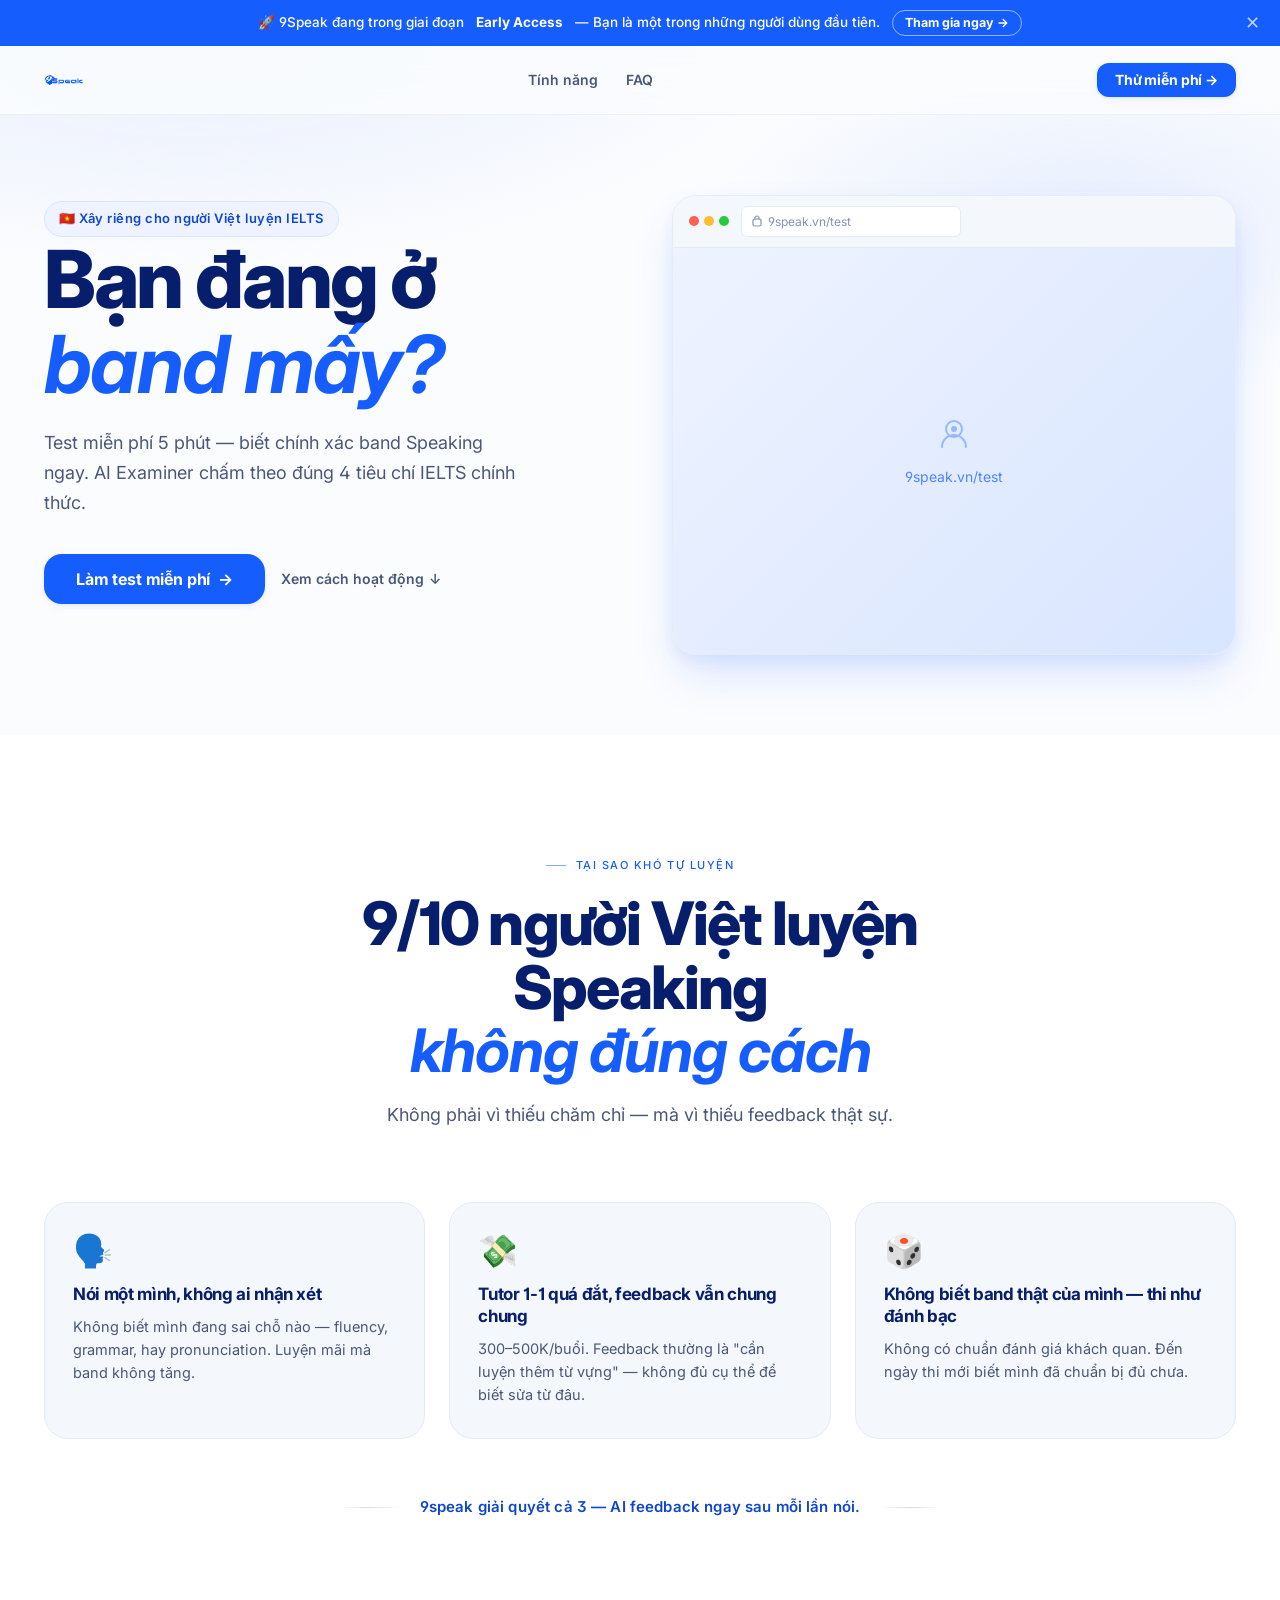
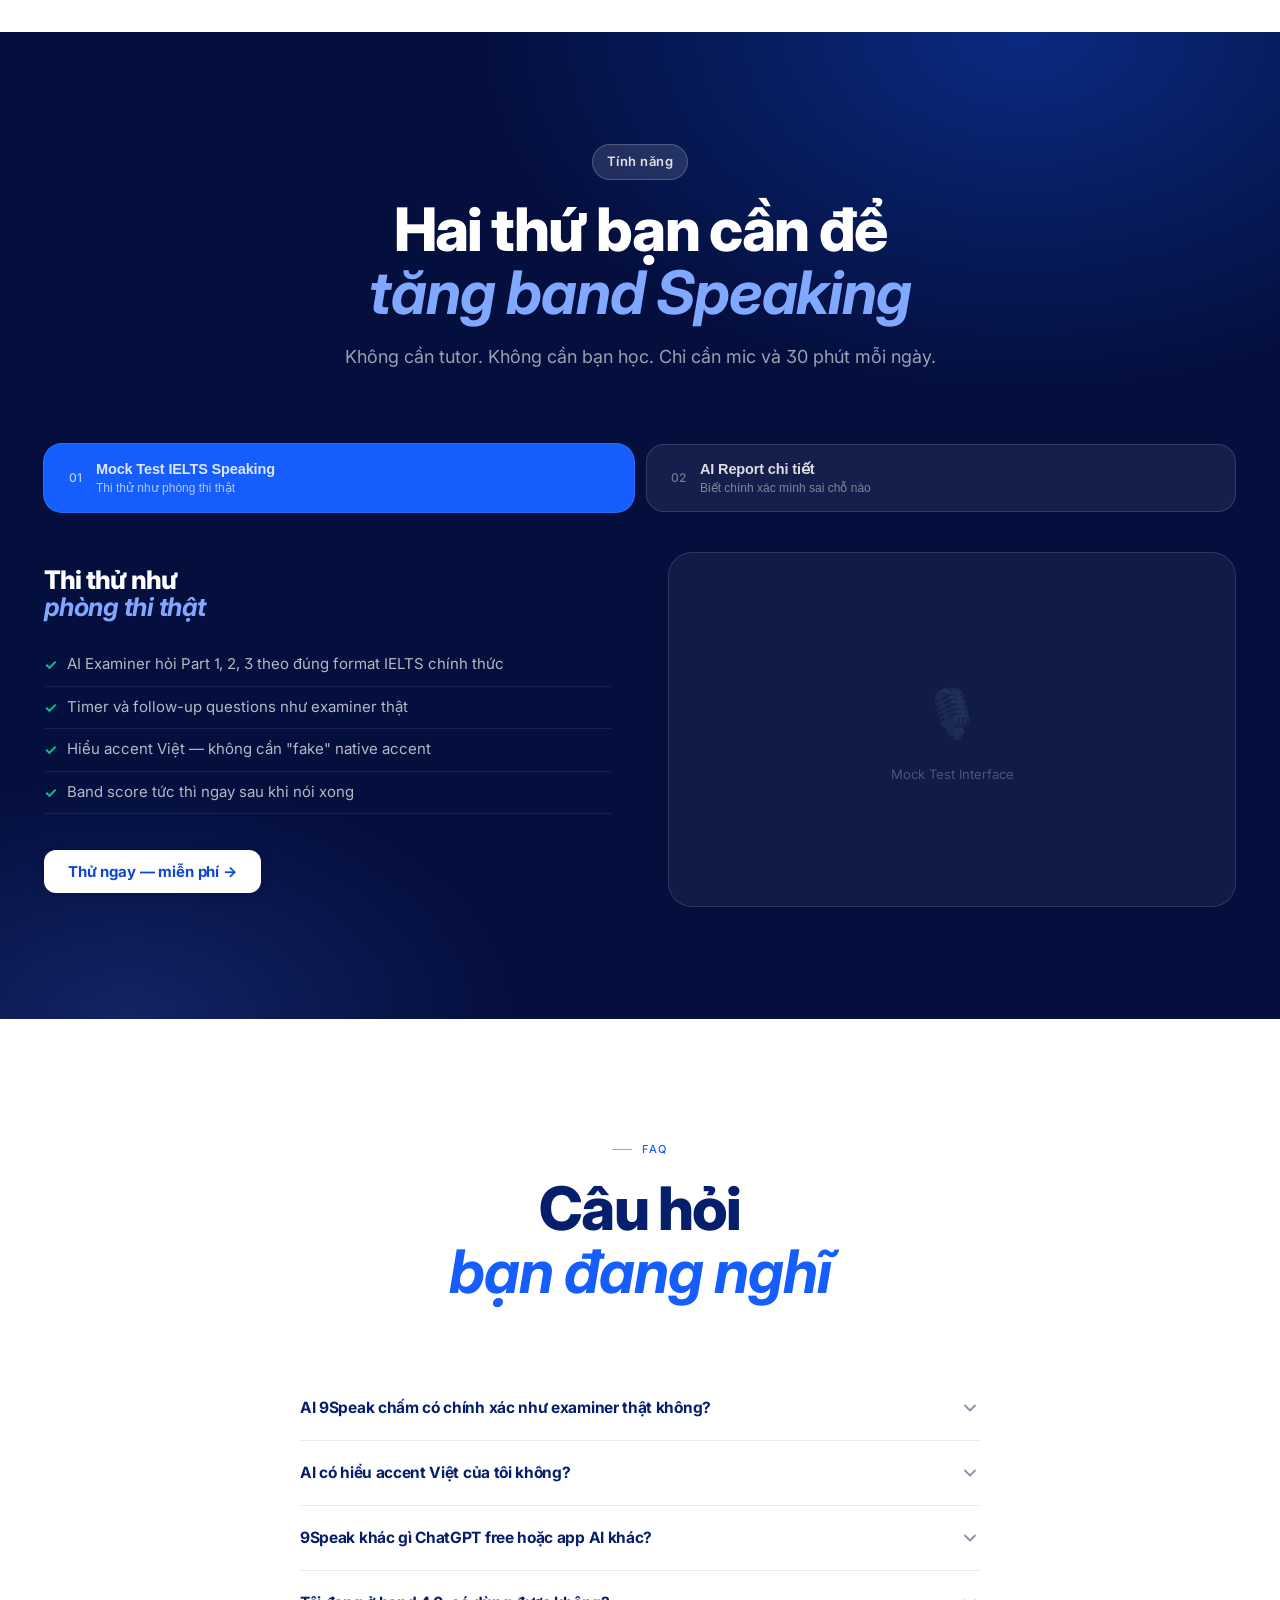
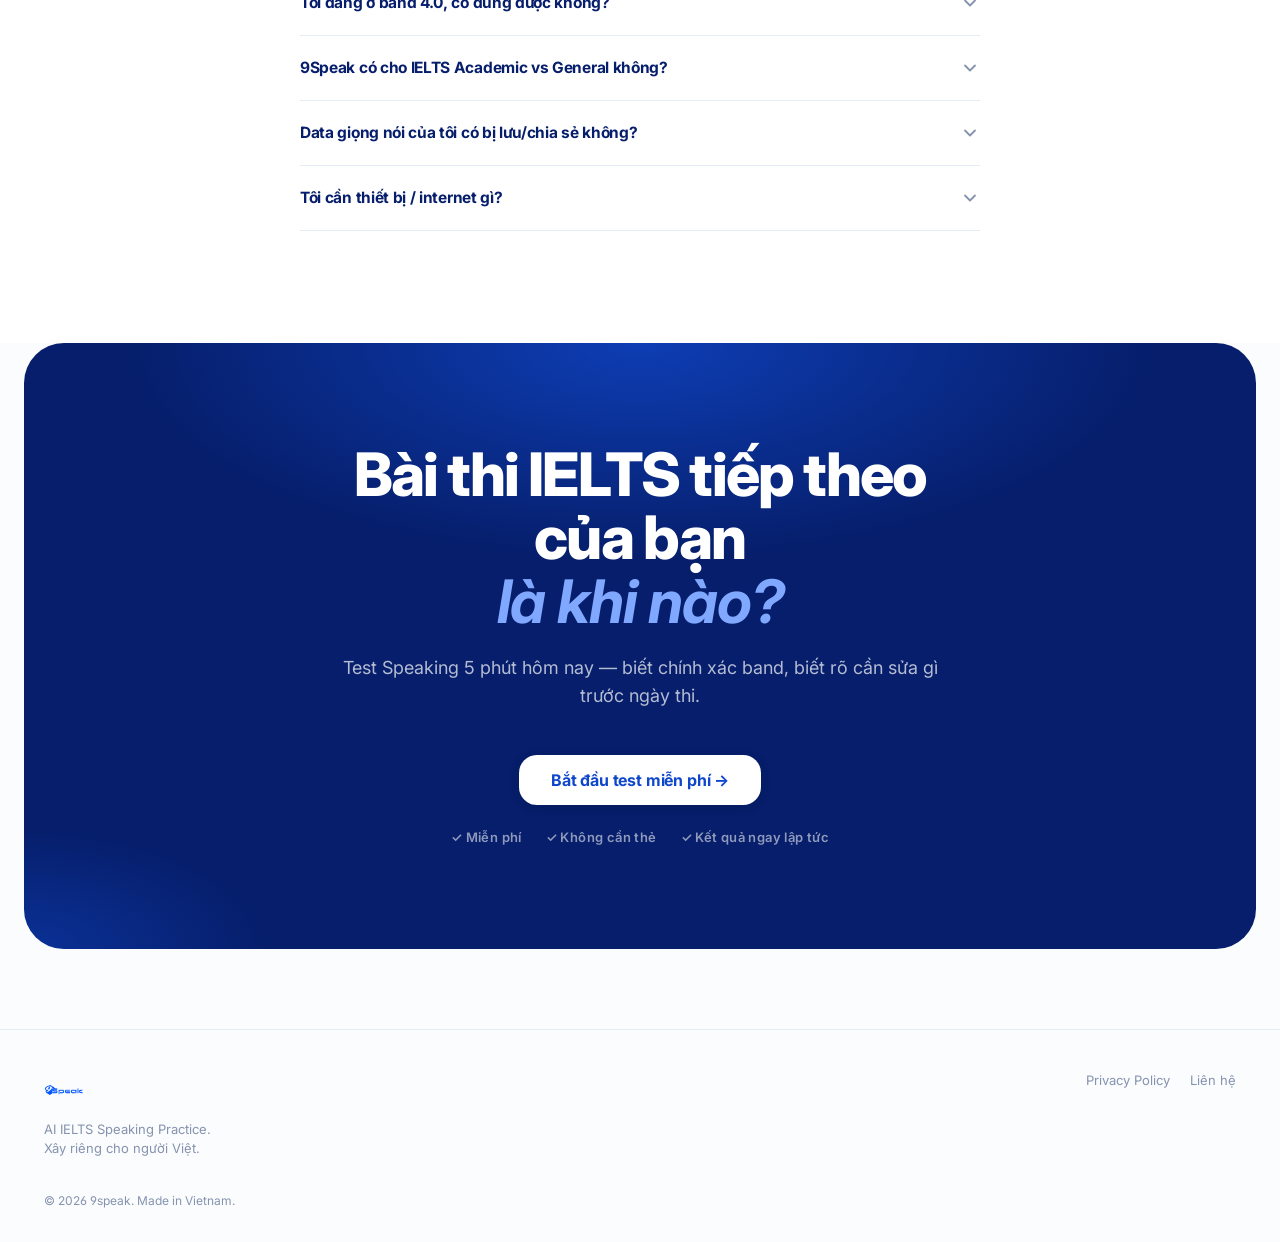
==== commit 48a98146: "Fix logo size in nav and footer" ====
--- a/index.html
+++ b/index.html
@@ -356,7 +356,7 @@
     gap: 24px;
   }
   .logo { text-decoration: none; display: inline-flex; align-items: center; }
-  .logo img { height: 30px; width: auto; display: block; }
+  .logo img { height: 40px; width: auto; display: block; }
 
   .nav-links {
     display: flex; gap: 28px; align-items: center;
@@ -1145,7 +1145,7 @@
 <nav>
   <div class="container nav-inner">
     <a href="/" class="logo">
-      <img src="logo-full.png" alt="9speak" height="30">
+      <img src="logo-full.png" alt="9speak" height="40" width="40">
     </a>
     <div class="nav-links">
       <a href="#features">Tính năng</a>
@@ -1373,7 +1373,7 @@
 <footer>
   <div class="container footer-inner">
     <div class="footer-brand">
-      <img src="logo-full.png" alt="9speak" height="28">
+      <img src="logo-full.png" alt="9speak" height="40" width="40" style="height:40px;width:40px;object-fit:contain;">
       <p>AI IELTS Speaking Practice.<br>Xây riêng cho người Việt.</p>
     </div>
     <div class="footer-links">
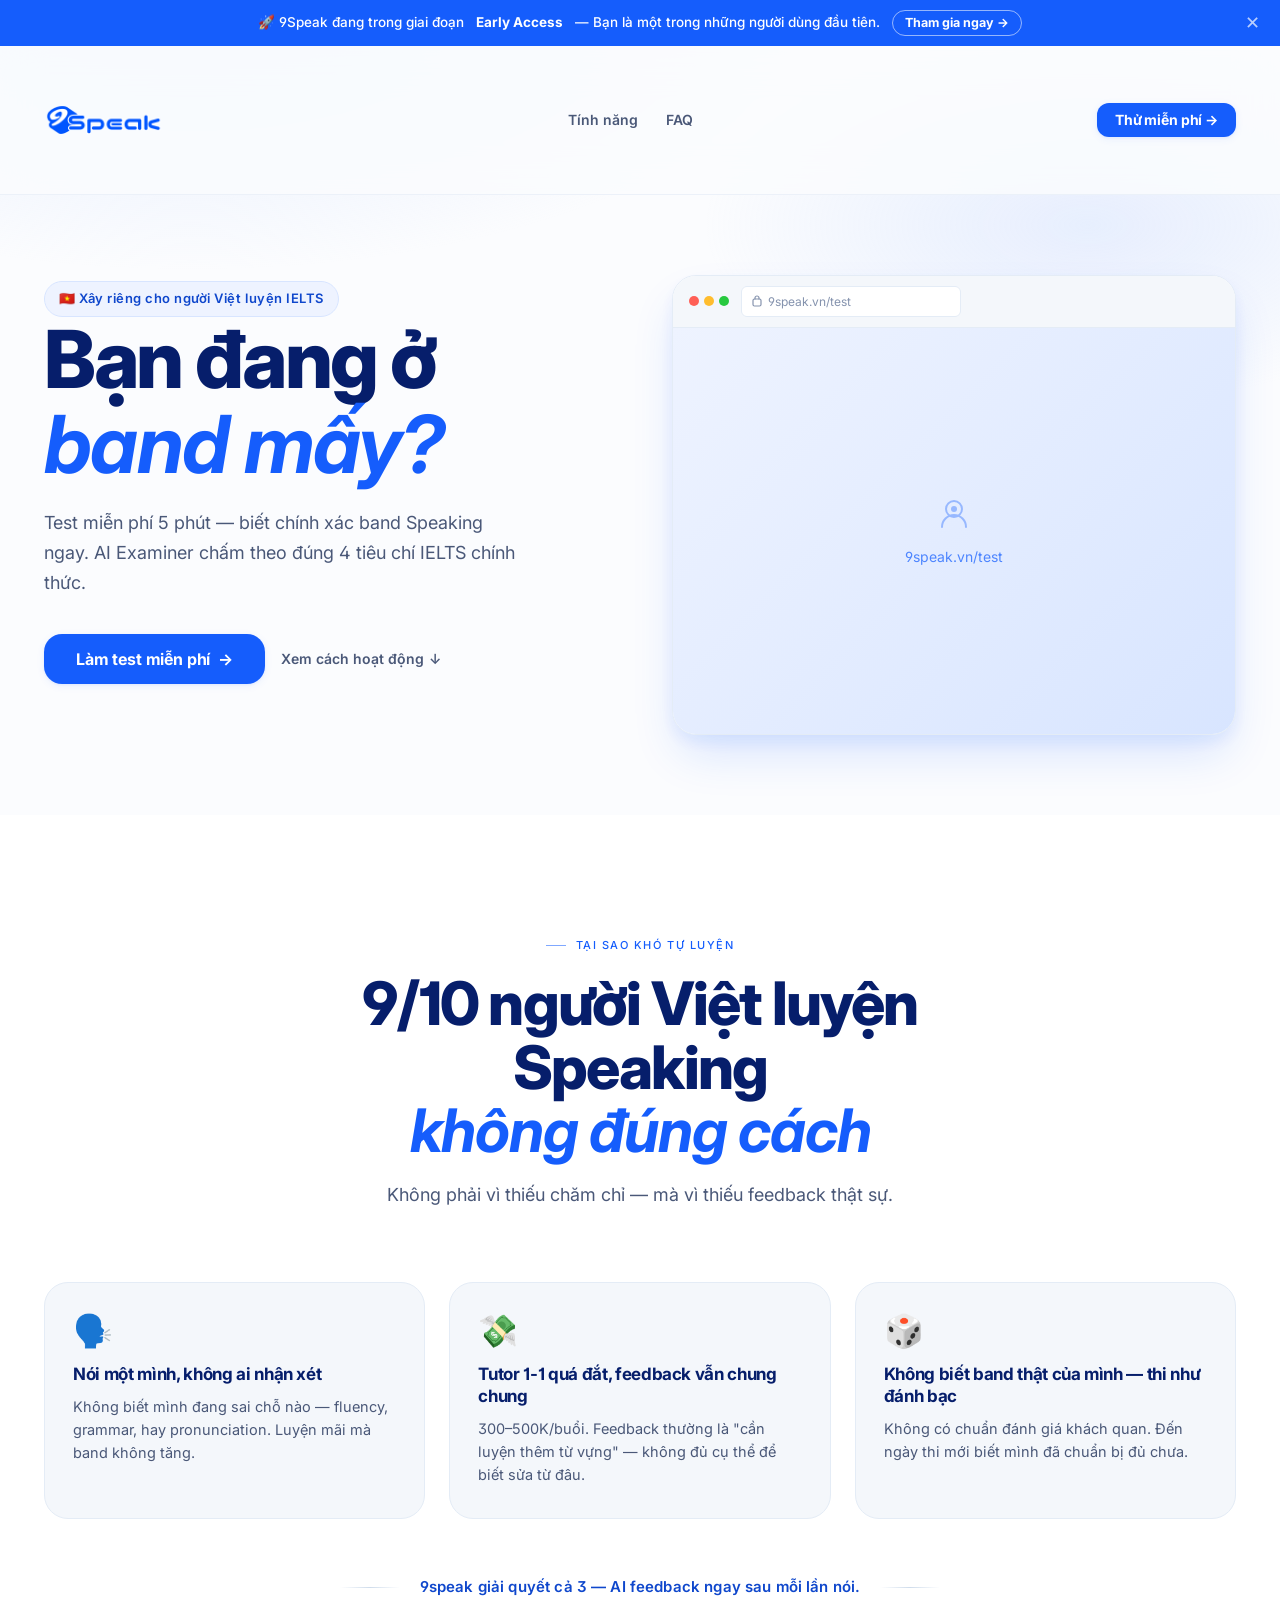
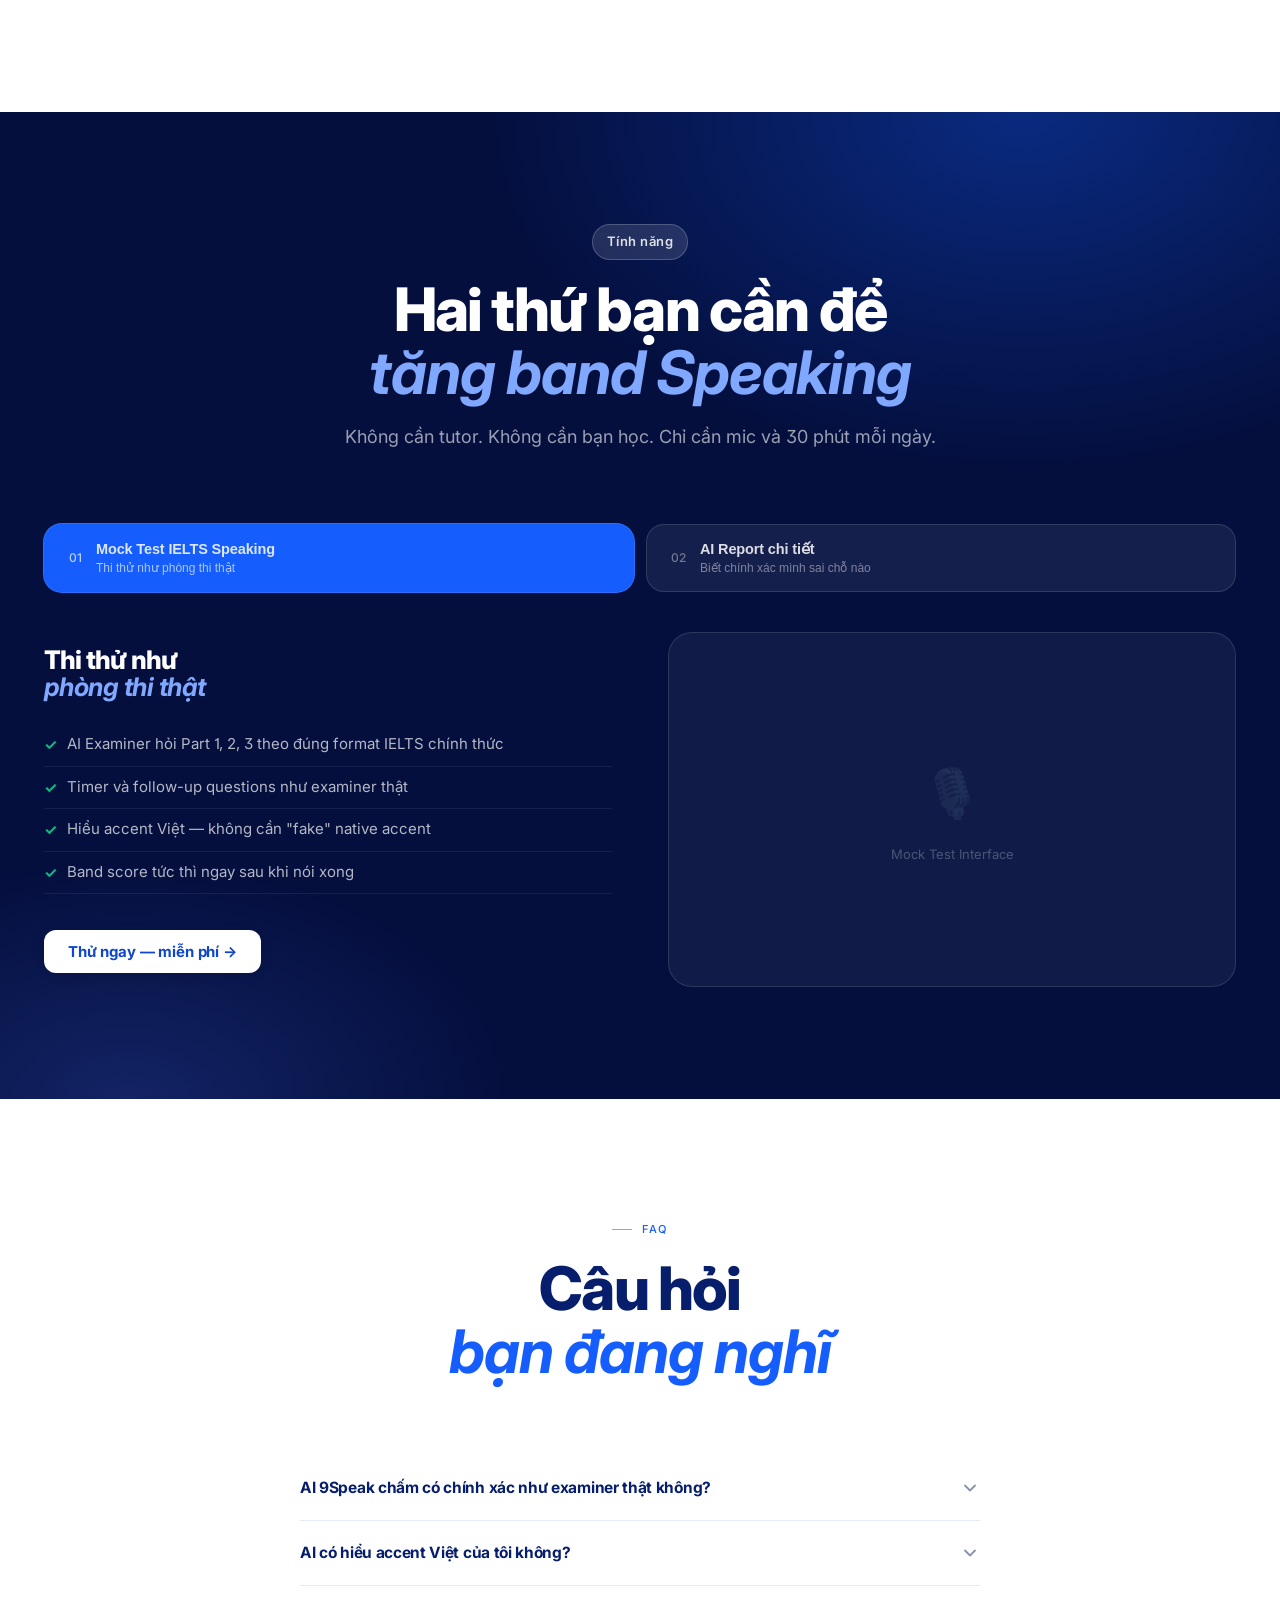
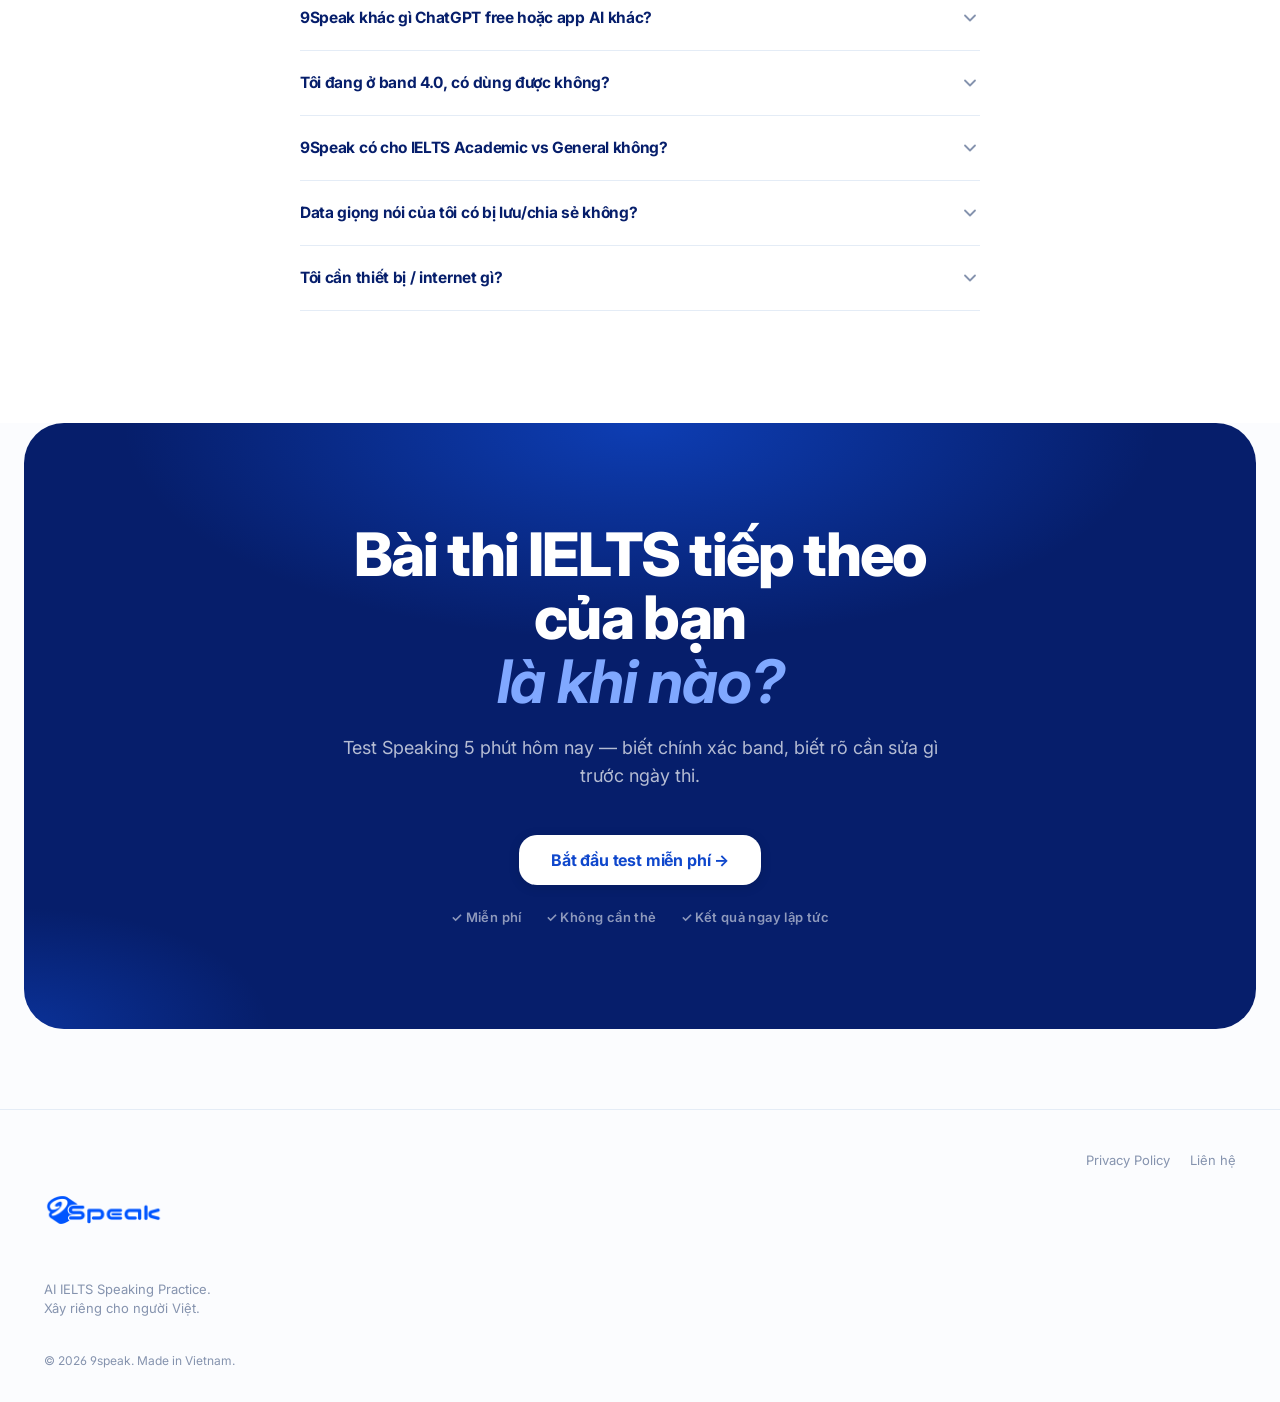
==== commit fdbf16dd: "Increase logo size x3 (120px)" ====
--- a/index.html
+++ b/index.html
@@ -356,7 +356,7 @@
     gap: 24px;
   }
   .logo { text-decoration: none; display: inline-flex; align-items: center; }
-  .logo img { height: 40px; width: auto; display: block; }
+  .logo img { height: 120px; width: auto; display: block; }
 
   .nav-links {
     display: flex; gap: 28px; align-items: center;
@@ -1145,7 +1145,7 @@
 <nav>
   <div class="container nav-inner">
     <a href="/" class="logo">
-      <img src="logo-full.png" alt="9speak" height="40" width="40">
+      <img src="logo-full.png" alt="9speak" height="120" width="120">
     </a>
     <div class="nav-links">
       <a href="#features">Tính năng</a>
@@ -1373,7 +1373,7 @@
 <footer>
   <div class="container footer-inner">
     <div class="footer-brand">
-      <img src="logo-full.png" alt="9speak" height="40" width="40" style="height:40px;width:40px;object-fit:contain;">
+      <img src="logo-full.png" alt="9speak" height="120" width="120" style="height:120px;width:120px;object-fit:contain;">
       <p>AI IELTS Speaking Practice.<br>Xây riêng cho người Việt.</p>
     </div>
     <div class="footer-links">
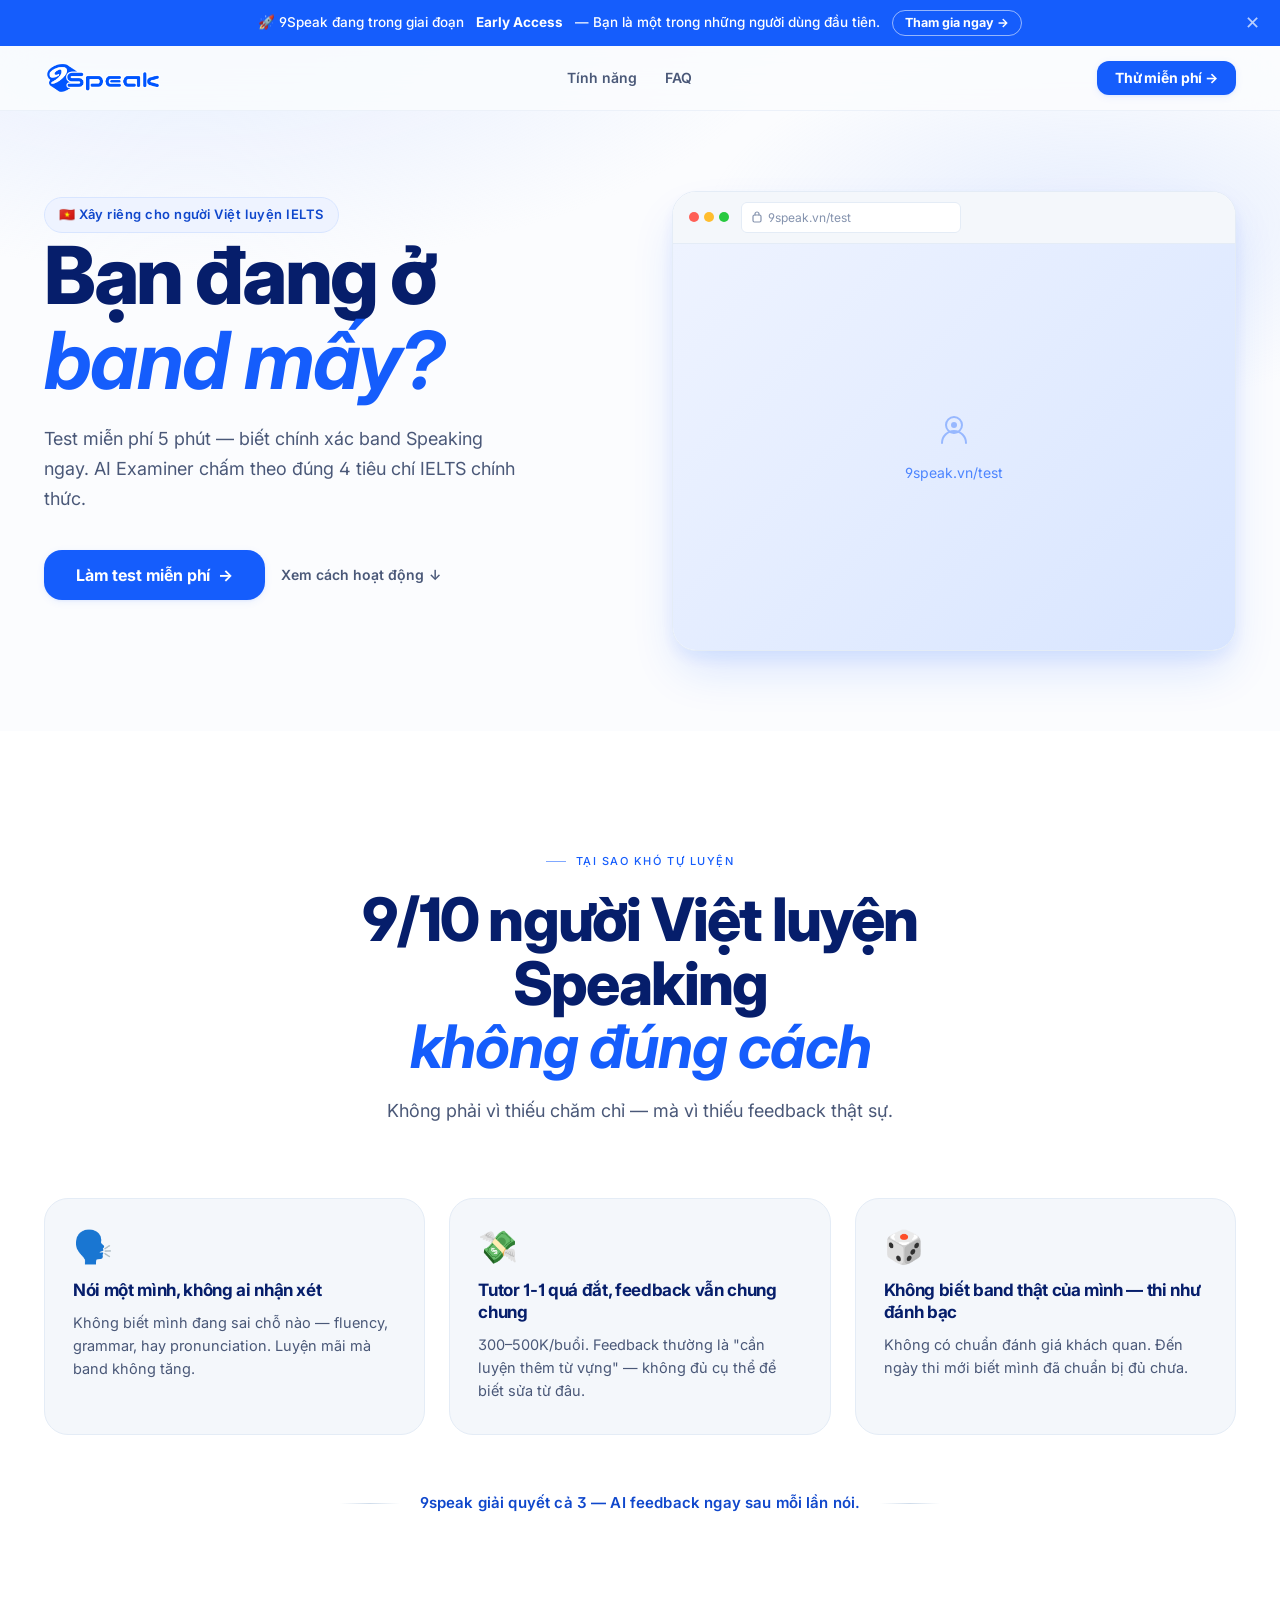
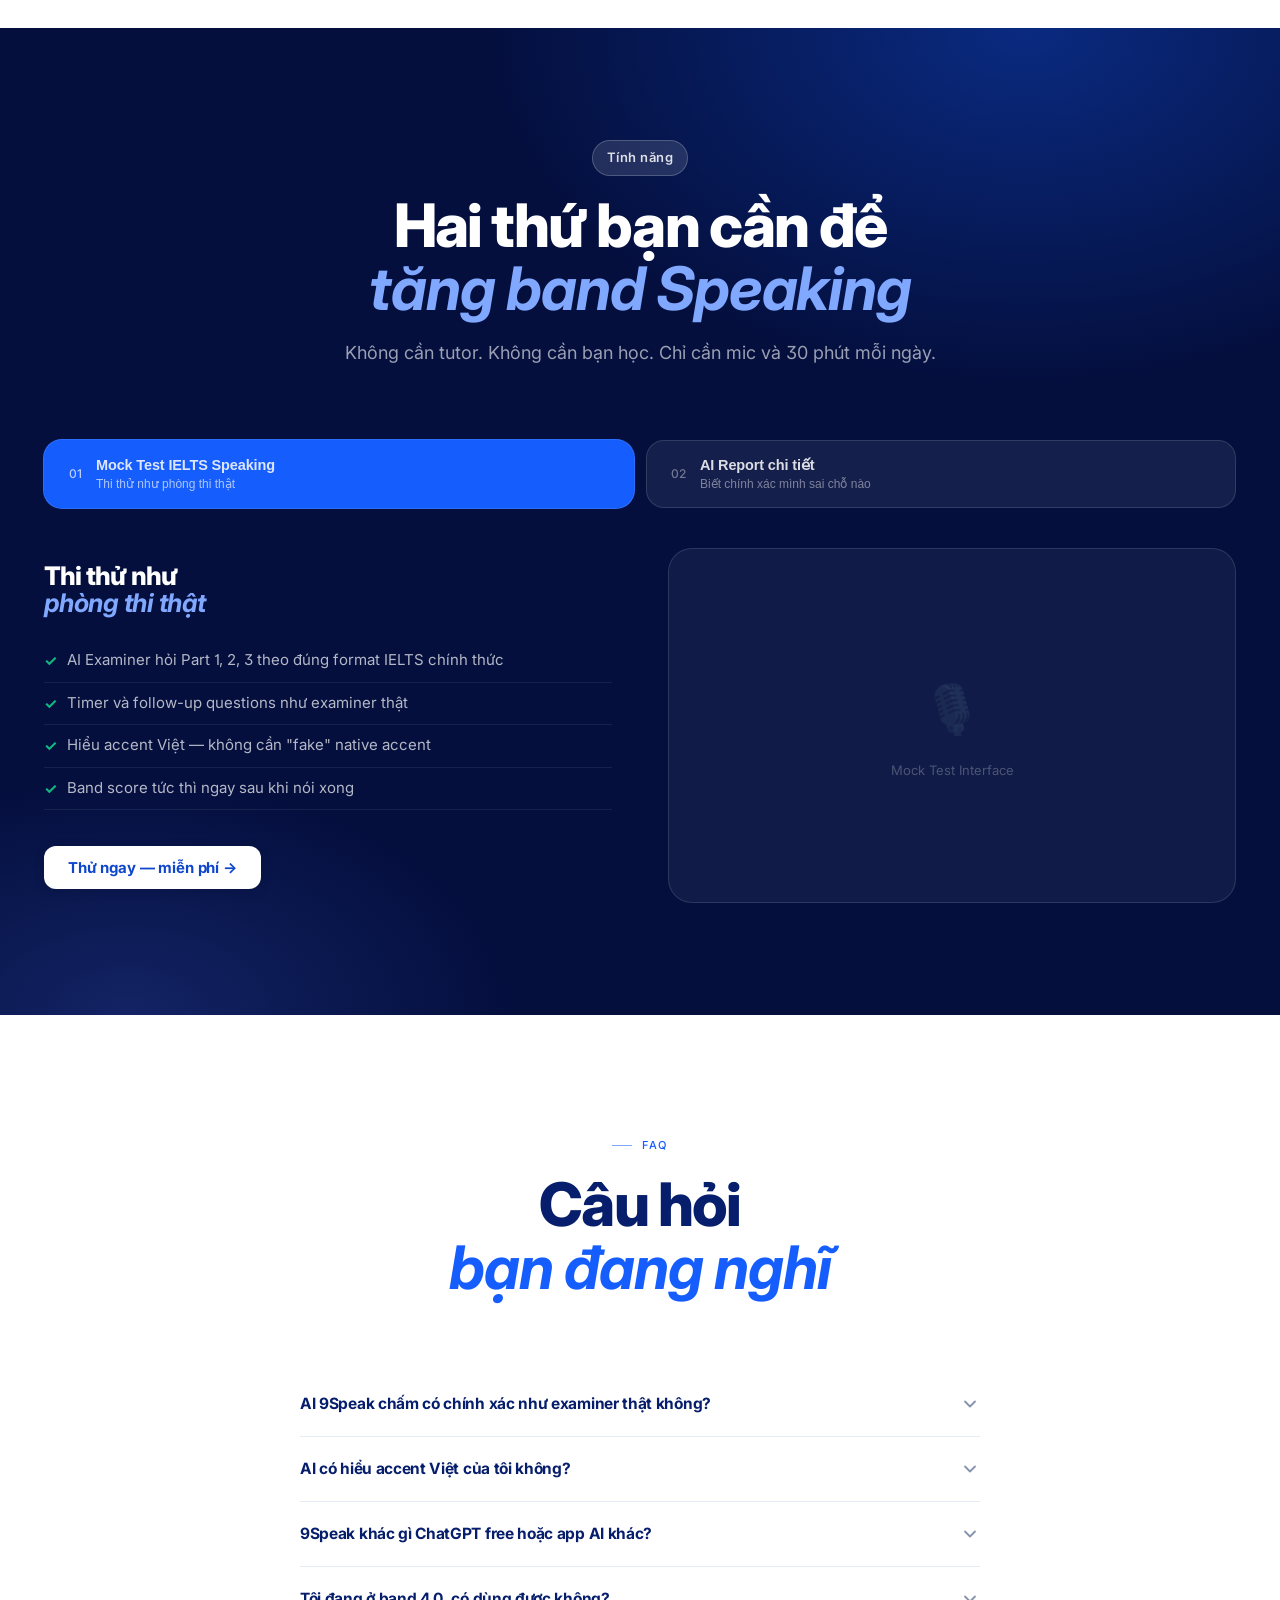
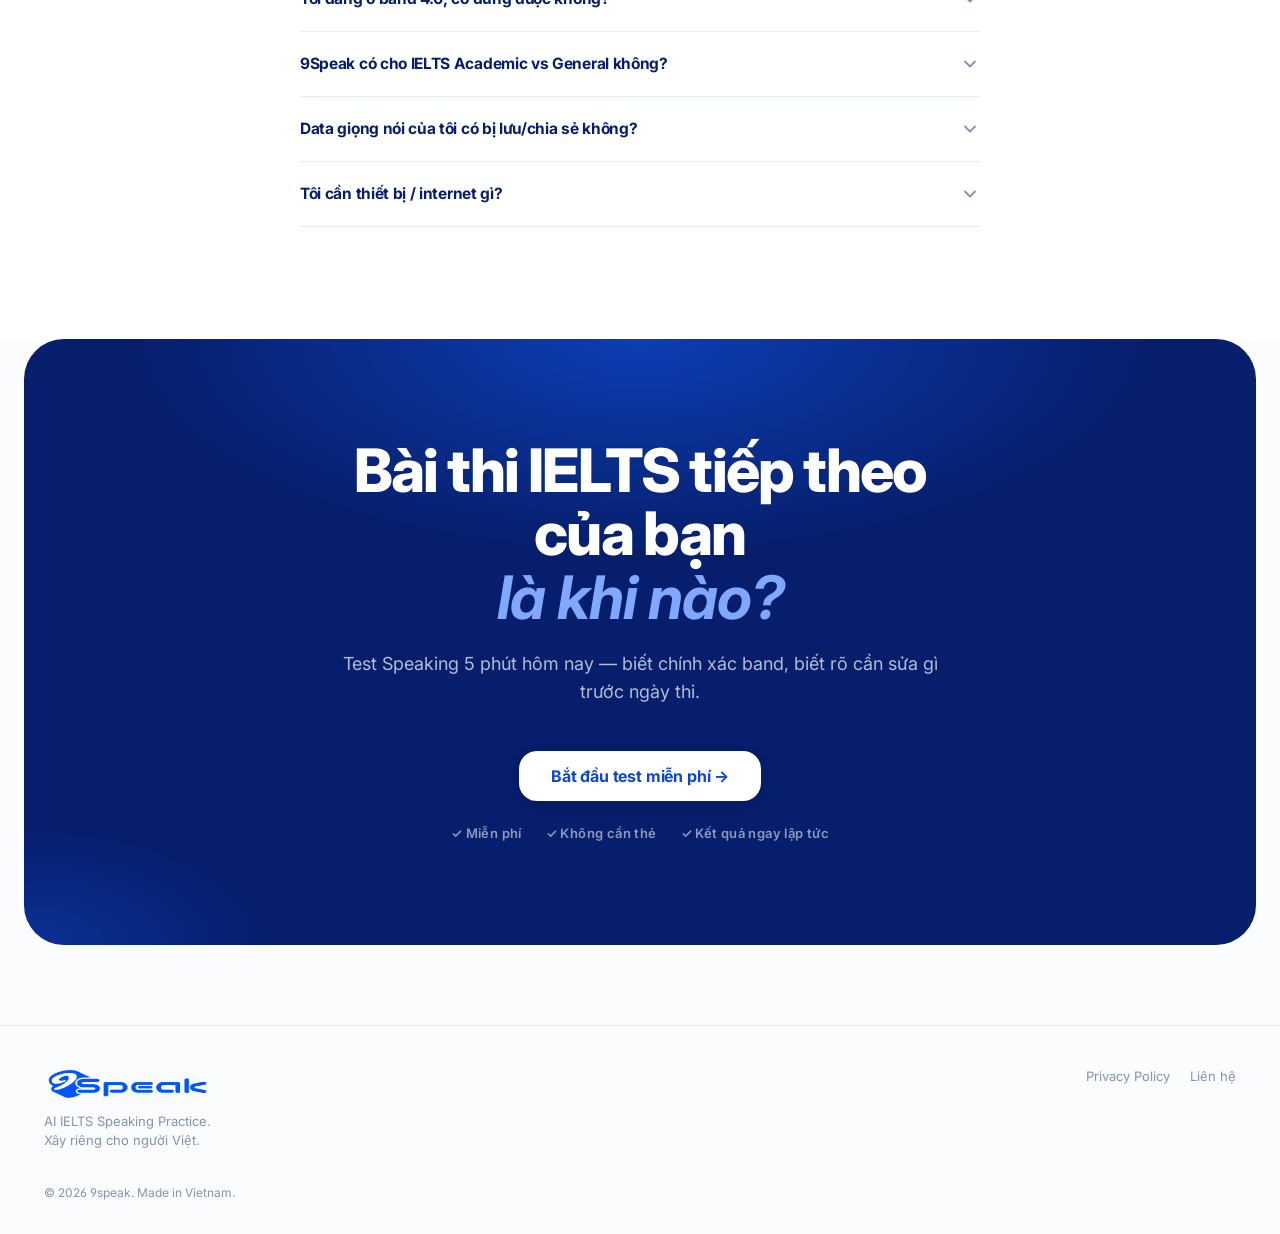
==== commit 45c19bee: "Replace logo with new 9speak-Logo.png" ====
--- a/index.html
+++ b/index.html
@@ -356,7 +356,7 @@
     gap: 24px;
   }
   .logo { text-decoration: none; display: inline-flex; align-items: center; }
-  .logo img { height: 120px; width: auto; display: block; }
+  .logo img { height: 36px; width: auto; display: block; }
 
   .nav-links {
     display: flex; gap: 28px; align-items: center;
@@ -1145,7 +1145,7 @@
 <nav>
   <div class="container nav-inner">
     <a href="/" class="logo">
-      <img src="logo-full.png" alt="9speak" height="120" width="120">
+      <img src="9speak-Logo.png" alt="9speak" height="36">
     </a>
     <div class="nav-links">
       <a href="#features">Tính năng</a>
@@ -1373,7 +1373,7 @@
 <footer>
   <div class="container footer-inner">
     <div class="footer-brand">
-      <img src="logo-full.png" alt="9speak" height="120" width="120" style="height:120px;width:120px;object-fit:contain;">
+      <img src="9speak-Logo.png" alt="9speak" height="36" style="height:36px;width:auto;">
       <p>AI IELTS Speaking Practice.<br>Xây riêng cho người Việt.</p>
     </div>
     <div class="footer-links">
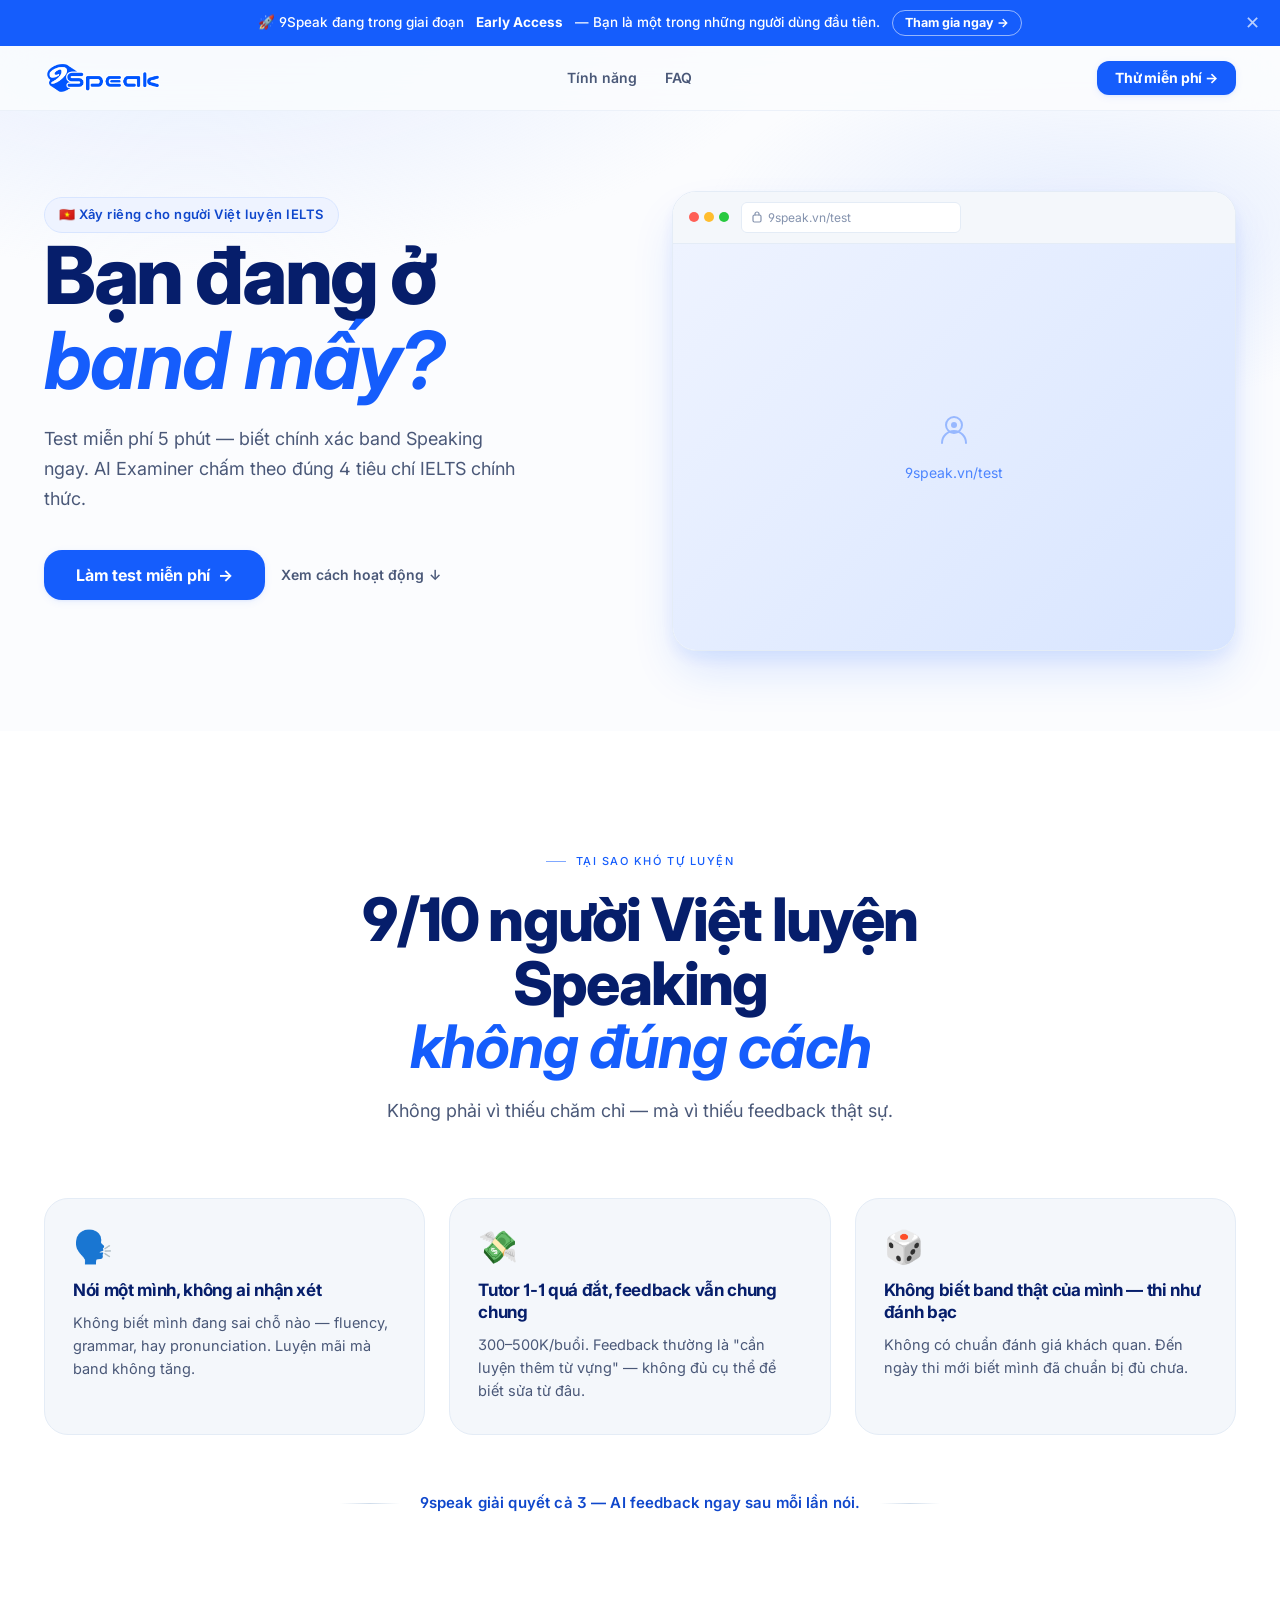
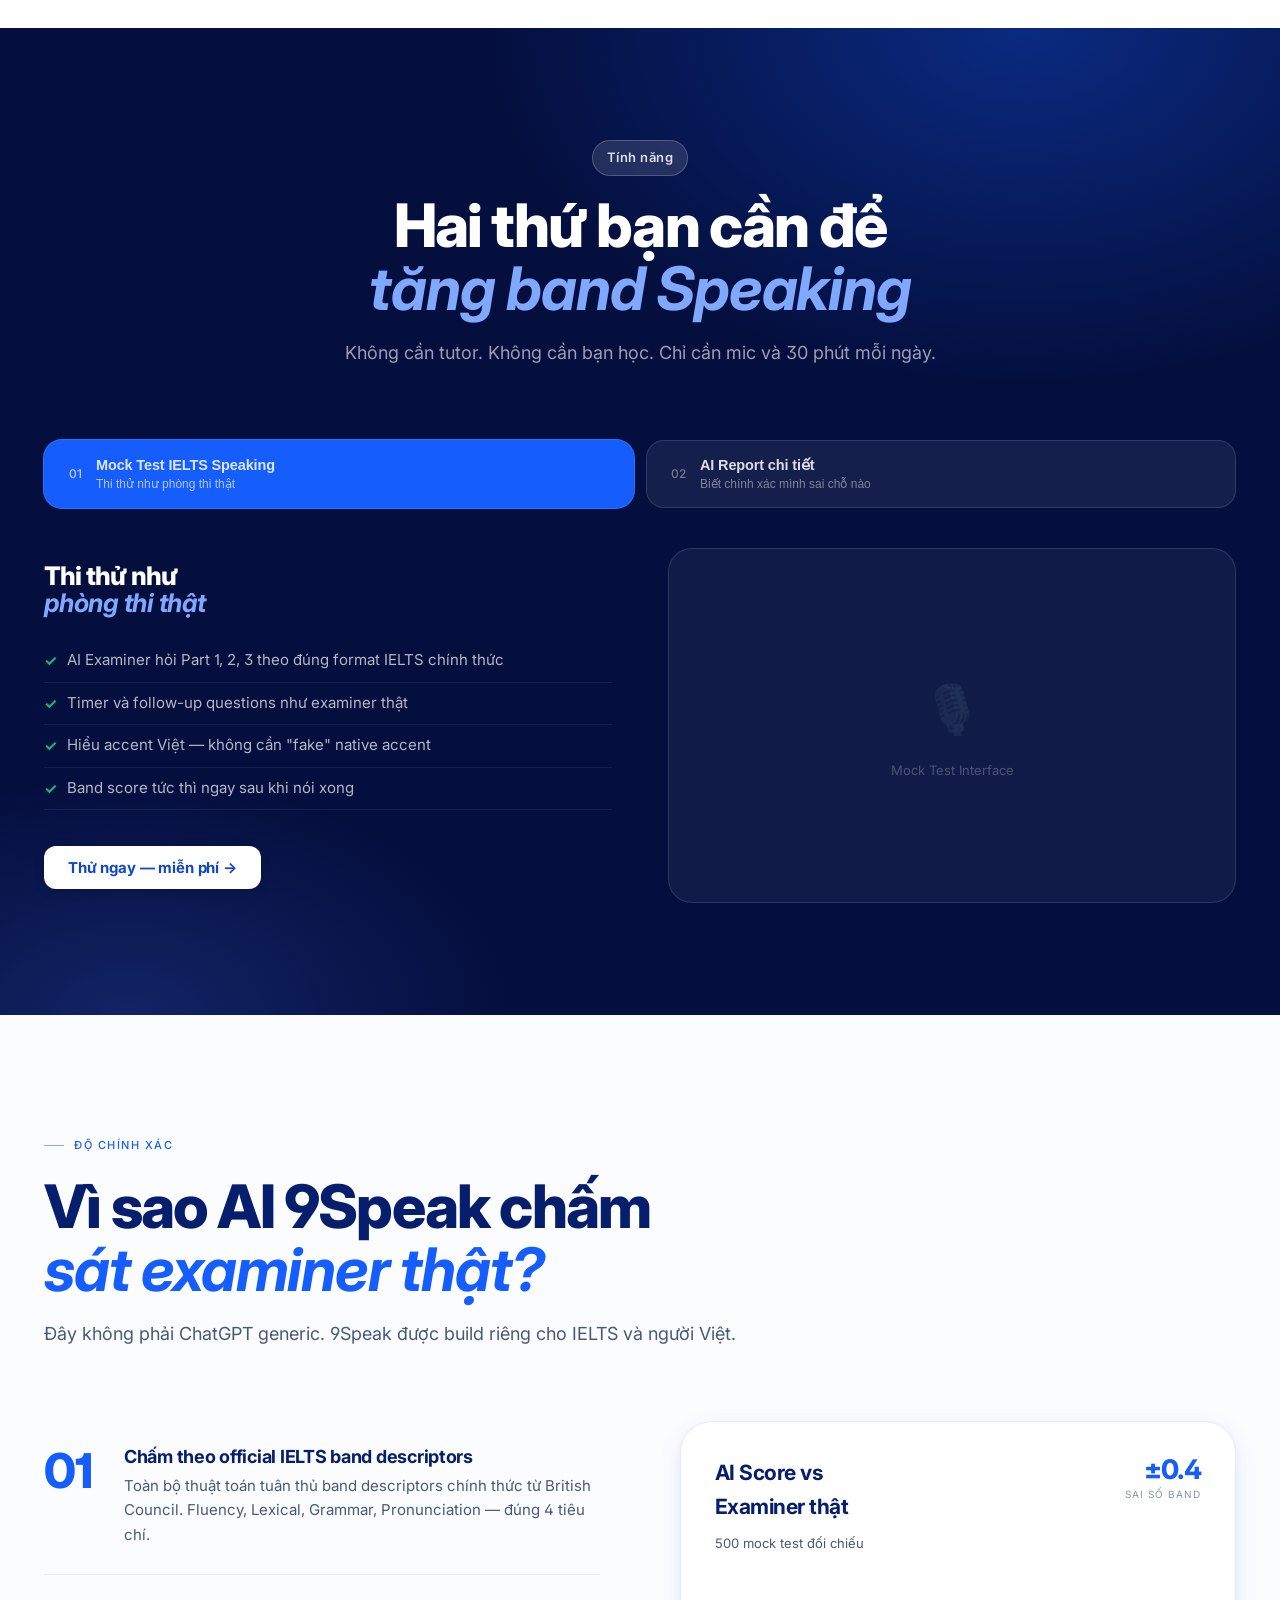
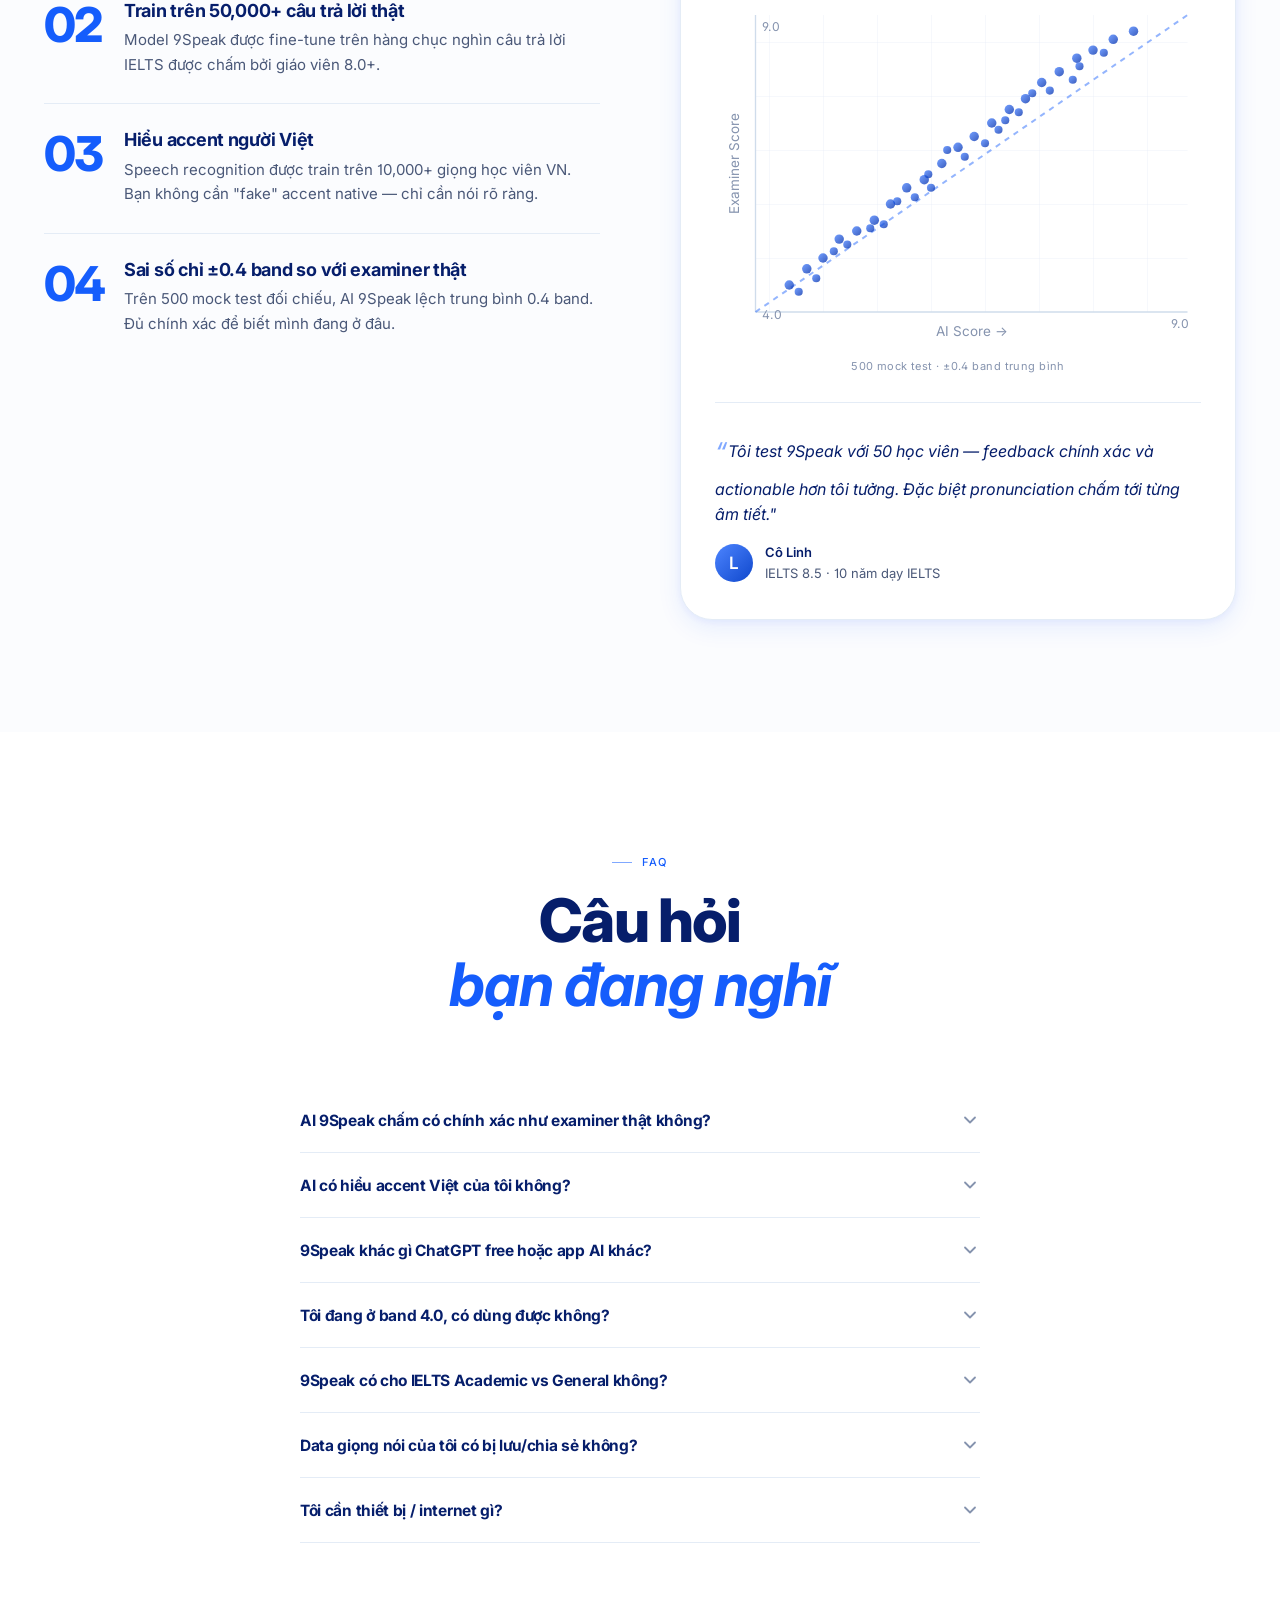
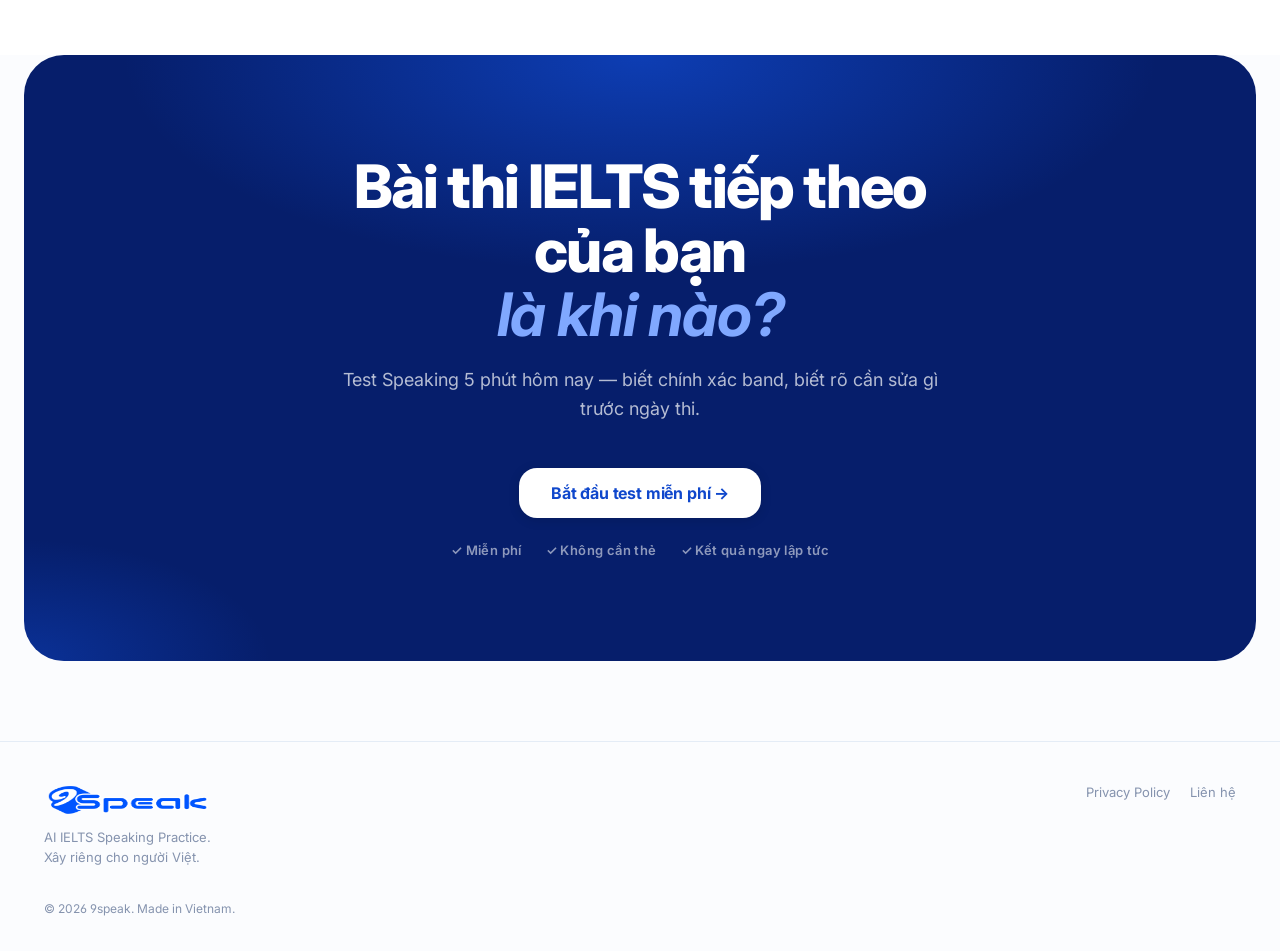
==== commit 70bd3898: "Add Trust/Accuracy section with chart" ====
--- a/index.html
+++ b/index.html
@@ -965,6 +965,95 @@
     color: var(--green);
     font-weight: 600;
   }
+
+  /* ─────────────────────────────────────────
+     TRUST / ACCURACY
+  ───────────────────────────────────────── */
+  .trust-grid {
+    display: grid;
+    grid-template-columns: 1fr 1fr;
+    gap: 80px;
+    margin-top: 72px;
+    align-items: start;
+  }
+  @media (max-width:968px) {
+    .trust-grid { grid-template-columns: 1fr; gap: 52px; }
+  }
+
+  .trust-pillars { display: flex; flex-direction: column; }
+
+  .trust-pillar {
+    display: grid;
+    grid-template-columns: 60px 1fr;
+    gap: 20px;
+    padding: 26px 0;
+    border-bottom: 1px solid var(--line);
+  }
+  .trust-pillar:last-child { border-bottom: none; }
+
+  .trust-num {
+    font-size: 48px;
+    color: var(--blue-600);
+    font-weight: 800;
+    letter-spacing: -.04em;
+    line-height: 1;
+  }
+  .trust-pillar h3 {
+    margin-bottom: 8px;
+    font-weight: 700;
+    font-size: 18px;
+    letter-spacing: -.015em;
+  }
+  .trust-pillar p { color: var(--ink-soft); line-height: 1.65; font-size: 15px; }
+
+  .accuracy-chart {
+    background: white;
+    border: 1px solid var(--line);
+    border-radius: var(--r-xl);
+    padding: 34px;
+    box-shadow: var(--sh-md);
+    position: sticky;
+    top: 96px;
+  }
+  .chart-header {
+    display: flex;
+    align-items: start;
+    justify-content: space-between;
+    margin-bottom: 8px;
+    gap: 16px;
+  }
+  .chart-title { font-size: 21px; font-weight: 700; letter-spacing: -.025em; }
+  .chart-subtitle { font-size: 13px; color: var(--ink-soft); margin-bottom: 26px; }
+  .chart-stat-val {
+    font-size: 27px; font-weight: 800; letter-spacing: -.04em;
+    color: var(--blue-600); line-height: 1; text-align: right;
+  }
+  .chart-stat-label {
+    font-size: 10px; color: var(--ink-mute);
+    text-transform: uppercase; letter-spacing: .1em; margin-top: 3px; text-align: right;
+  }
+  .chart-svg { width: 100%; height: auto; }
+  .chart-caption { text-align: center; margin-top: 10px; font-size: 11px; color: var(--ink-mute); letter-spacing:.04em; }
+
+  .expert-quote { margin-top: 26px; padding-top: 26px; border-top: 1px solid var(--line); }
+  .expert-quote blockquote {
+    font-style: italic; font-size: 16px; color: var(--ink); line-height: 1.6; margin-bottom: 14px;
+  }
+  .expert-quote blockquote::before {
+    content: '\201C'; font-size: 30px; color: var(--blue-300);
+    display: inline; vertical-align: -7px; margin-right: 2px;
+  }
+  .expert-attribution {
+    display: flex; align-items: center; gap: 12px;
+    font-size: 13px; color: var(--ink-soft);
+  }
+  .expert-avatar {
+    width: 38px; height: 38px; border-radius: 50%;
+    background: linear-gradient(135deg, var(--blue-400), var(--blue-700));
+    display: flex; align-items: center; justify-content: center;
+    font-size: 17px; color: white; font-weight: 600; flex-shrink: 0;
+  }
+  .expert-name { font-weight: 600; color: var(--ink); }
 
   /* ─────────────────────────────────────────
      FAQ
@@ -1338,6 +1427,109 @@
   </section>
 </div>
 
+<!-- ─── TRUST / ACCURACY ──────────────────────────────────── -->
+<section id="trust">
+  <div class="container">
+    <div class="section-header reveal" style="text-align:left;max-width:720px;margin-left:0;">
+      <div class="eyebrow">ĐỘ CHÍNH XÁC</div>
+      <h2 style="margin-top:20px;">Vì sao AI 9Speak chấm<br><em class="italic-accent">sát examiner thật?</em></h2>
+      <p class="section-sub">Đây không phải ChatGPT generic. 9Speak được build riêng cho IELTS và người Việt.</p>
+    </div>
+    <div class="trust-grid">
+      <div class="trust-pillars reveal">
+        <div class="trust-pillar">
+          <div class="trust-num">01</div>
+          <div>
+            <h3>Chấm theo official IELTS band descriptors</h3>
+            <p>Toàn bộ thuật toán tuân thủ band descriptors chính thức từ British Council. Fluency, Lexical, Grammar, Pronunciation — đúng 4 tiêu chí.</p>
+          </div>
+        </div>
+        <div class="trust-pillar">
+          <div class="trust-num">02</div>
+          <div>
+            <h3>Train trên 50,000+ câu trả lời thật</h3>
+            <p>Model 9Speak được fine-tune trên hàng chục nghìn câu trả lời IELTS được chấm bởi giáo viên 8.0+.</p>
+          </div>
+        </div>
+        <div class="trust-pillar">
+          <div class="trust-num">03</div>
+          <div>
+            <h3>Hiểu accent người Việt</h3>
+            <p>Speech recognition được train trên 10,000+ giọng học viên VN. Bạn không cần "fake" accent native — chỉ cần nói rõ ràng.</p>
+          </div>
+        </div>
+        <div class="trust-pillar">
+          <div class="trust-num">04</div>
+          <div>
+            <h3>Sai số chỉ ±0.4 band so với examiner thật</h3>
+            <p>Trên 500 mock test đối chiếu, AI 9Speak lệch trung bình 0.4 band. Đủ chính xác để biết mình đang ở đâu.</p>
+          </div>
+        </div>
+      </div>
+
+      <div class="accuracy-chart reveal reveal-delay-1">
+        <div class="chart-header">
+          <div>
+            <div class="chart-title">AI Score vs<br>Examiner thật</div>
+            <div class="chart-subtitle" style="margin-top:8px;">500 mock test đối chiếu</div>
+          </div>
+          <div>
+            <div class="chart-stat-val">±0.4</div>
+            <div class="chart-stat-label">Sai số band</div>
+          </div>
+        </div>
+        <svg class="chart-svg" viewBox="0 0 360 260" xmlns="http://www.w3.org/2000/svg">
+          <defs>
+            <pattern id="grid" width="40" height="40" patternUnits="userSpaceOnUse">
+              <path d="M 40 0 L 0 0 0 40" fill="none" stroke="#E4ECF6" stroke-width="0.5"/>
+            </pattern>
+            <linearGradient id="dotGrad" x1="0%" y1="0%" x2="100%" y2="100%">
+              <stop offset="0%" stop-color="#155DFC" stop-opacity="0.6"/>
+              <stop offset="100%" stop-color="#0A33A8" stop-opacity="0.8"/>
+            </linearGradient>
+          </defs>
+          <rect width="320" height="220" x="30" y="20" fill="url(#grid)"/>
+          <line x1="30" y1="240" x2="350" y2="240" stroke="#CFDCEB" stroke-width="1"/>
+          <line x1="30" y1="20" x2="30" y2="240" stroke="#CFDCEB" stroke-width="1"/>
+          <line x1="30" y1="240" x2="350" y2="20" stroke="#155DFC" stroke-width="1.5" stroke-dasharray="4,4" opacity="0.45"/>
+          <g fill="url(#dotGrad)">
+            <circle cx="55" cy="220" r="3.5"/><circle cx="68" cy="208" r="3.5"/><circle cx="80" cy="200" r="3.5"/>
+            <circle cx="92" cy="186" r="3.5"/><circle cx="105" cy="180" r="3.5"/><circle cx="118" cy="172" r="3.5"/>
+            <circle cx="130" cy="160" r="3.5"/><circle cx="142" cy="148" r="3.5"/><circle cx="155" cy="142" r="3.5"/>
+            <circle cx="168" cy="130" r="3.5"/><circle cx="180" cy="118" r="3.5"/><circle cx="192" cy="110" r="3.5"/>
+            <circle cx="205" cy="100" r="3.5"/><circle cx="218" cy="90" r="3.5"/><circle cx="230" cy="82" r="3.5"/>
+            <circle cx="242" cy="70" r="3.5"/><circle cx="255" cy="62" r="3.5"/><circle cx="268" cy="52" r="3.5"/>
+            <circle cx="280" cy="46" r="3.5"/><circle cx="295" cy="38" r="3.5"/><circle cx="310" cy="32" r="3.5"/>
+            <circle cx="75" cy="215" r="3"/><circle cx="88" cy="195" r="3"/><circle cx="115" cy="178" r="3"/>
+            <circle cx="125" cy="175" r="3"/><circle cx="148" cy="155" r="3"/><circle cx="160" cy="148" r="3"/>
+            <circle cx="172" cy="120" r="3"/><circle cx="200" cy="115" r="3"/><circle cx="215" cy="98" r="3"/>
+            <circle cx="225" cy="92" r="3"/><circle cx="248" cy="76" r="3"/><circle cx="265" cy="68" r="3"/>
+            <circle cx="288" cy="48" r="3"/><circle cx="62" cy="225" r="3"/><circle cx="98" cy="190" r="3"/>
+            <circle cx="135" cy="158" r="3"/><circle cx="158" cy="138" r="3"/><circle cx="185" cy="125" r="3"/>
+            <circle cx="210" cy="105" r="3"/><circle cx="235" cy="78" r="3"/><circle cx="270" cy="58" r="3"/>
+          </g>
+          <text x="190" y="258" fill="#8593AE" font-size="10" font-family="Inter" text-anchor="middle">AI Score →</text>
+          <text x="18" y="130" fill="#8593AE" font-size="10" font-family="Inter" text-anchor="middle" transform="rotate(-90 18 130)">Examiner Score</text>
+          <text x="35" y="32" fill="#8593AE" font-size="9" font-family="Inter">9.0</text>
+          <text x="35" y="245" fill="#8593AE" font-size="9" font-family="Inter">4.0</text>
+          <text x="338" y="252" fill="#8593AE" font-size="9" font-family="Inter">9.0</text>
+        </svg>
+        <p class="chart-caption">500 mock test · ±0.4 band trung bình</p>
+        <div class="expert-quote">
+          <blockquote>Tôi test 9Speak với 50 học viên — feedback chính xác và actionable hơn tôi tưởng. Đặc biệt pronunciation chấm tới từng âm tiết."</blockquote>
+          <div class="expert-attribution">
+            <div class="expert-avatar">L</div>
+            <div>
+              <div class="expert-name">Cô Linh</div>
+              <div>IELTS 8.5 · 10 năm dạy IELTS</div>
+            </div>
+          </div>
+        </div>
+      </div>
+    </div>
+  </div>
+</section>
+
 <!-- ─── FAQ ───────────────────────────────────────────────── -->
 <section class="faq" id="faq">
   <div class="container">
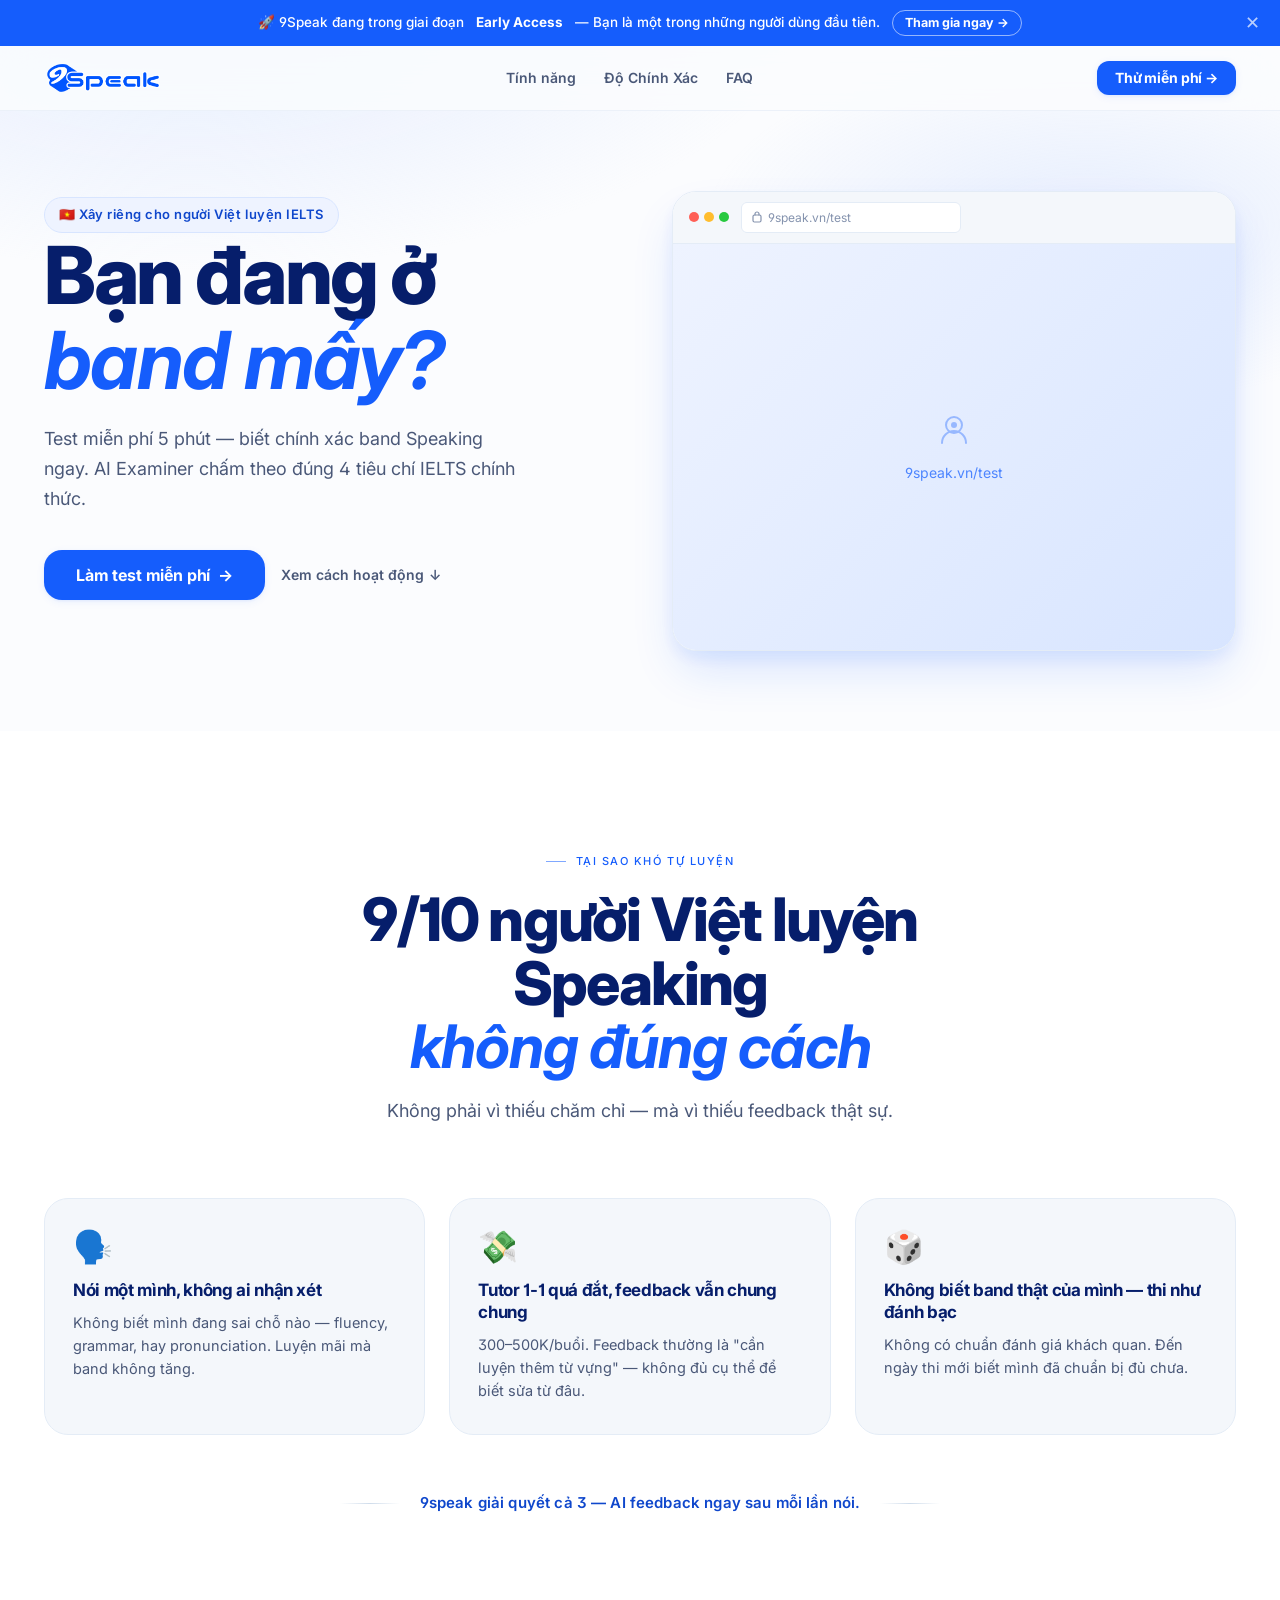
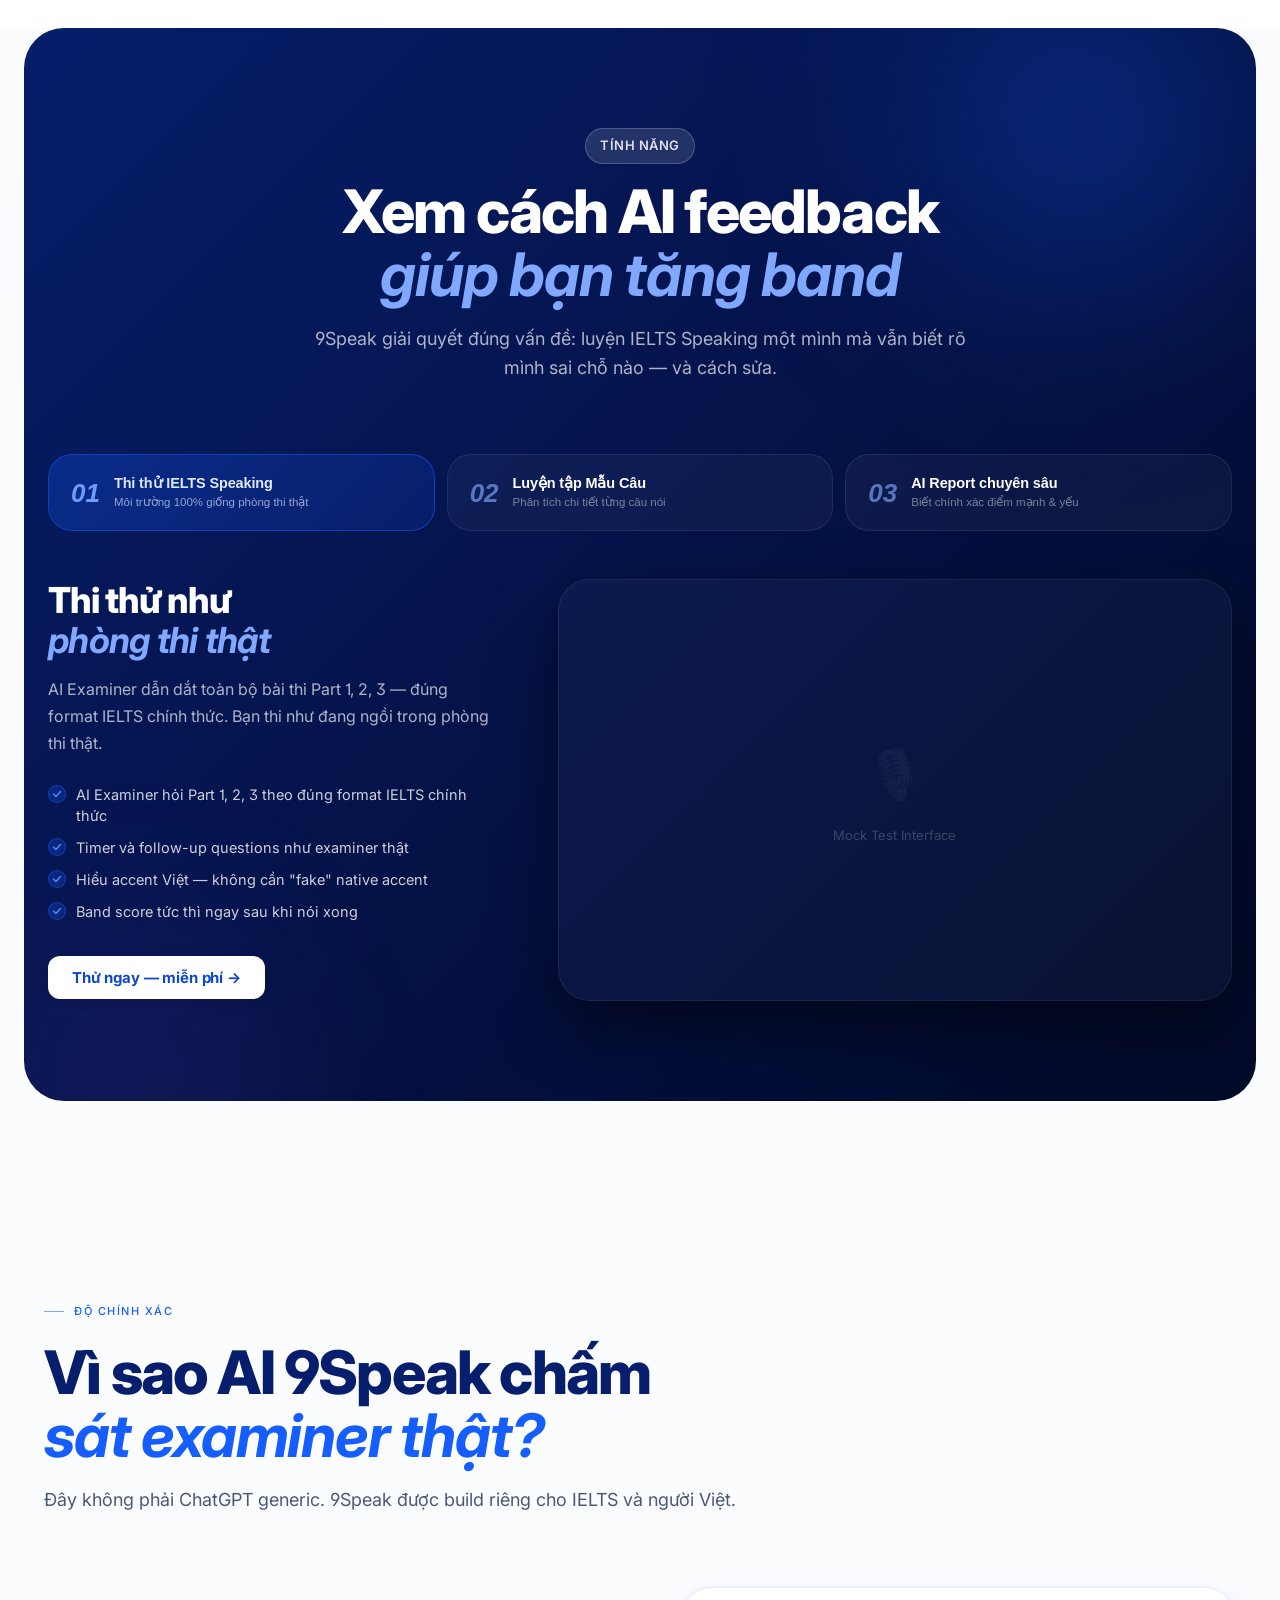
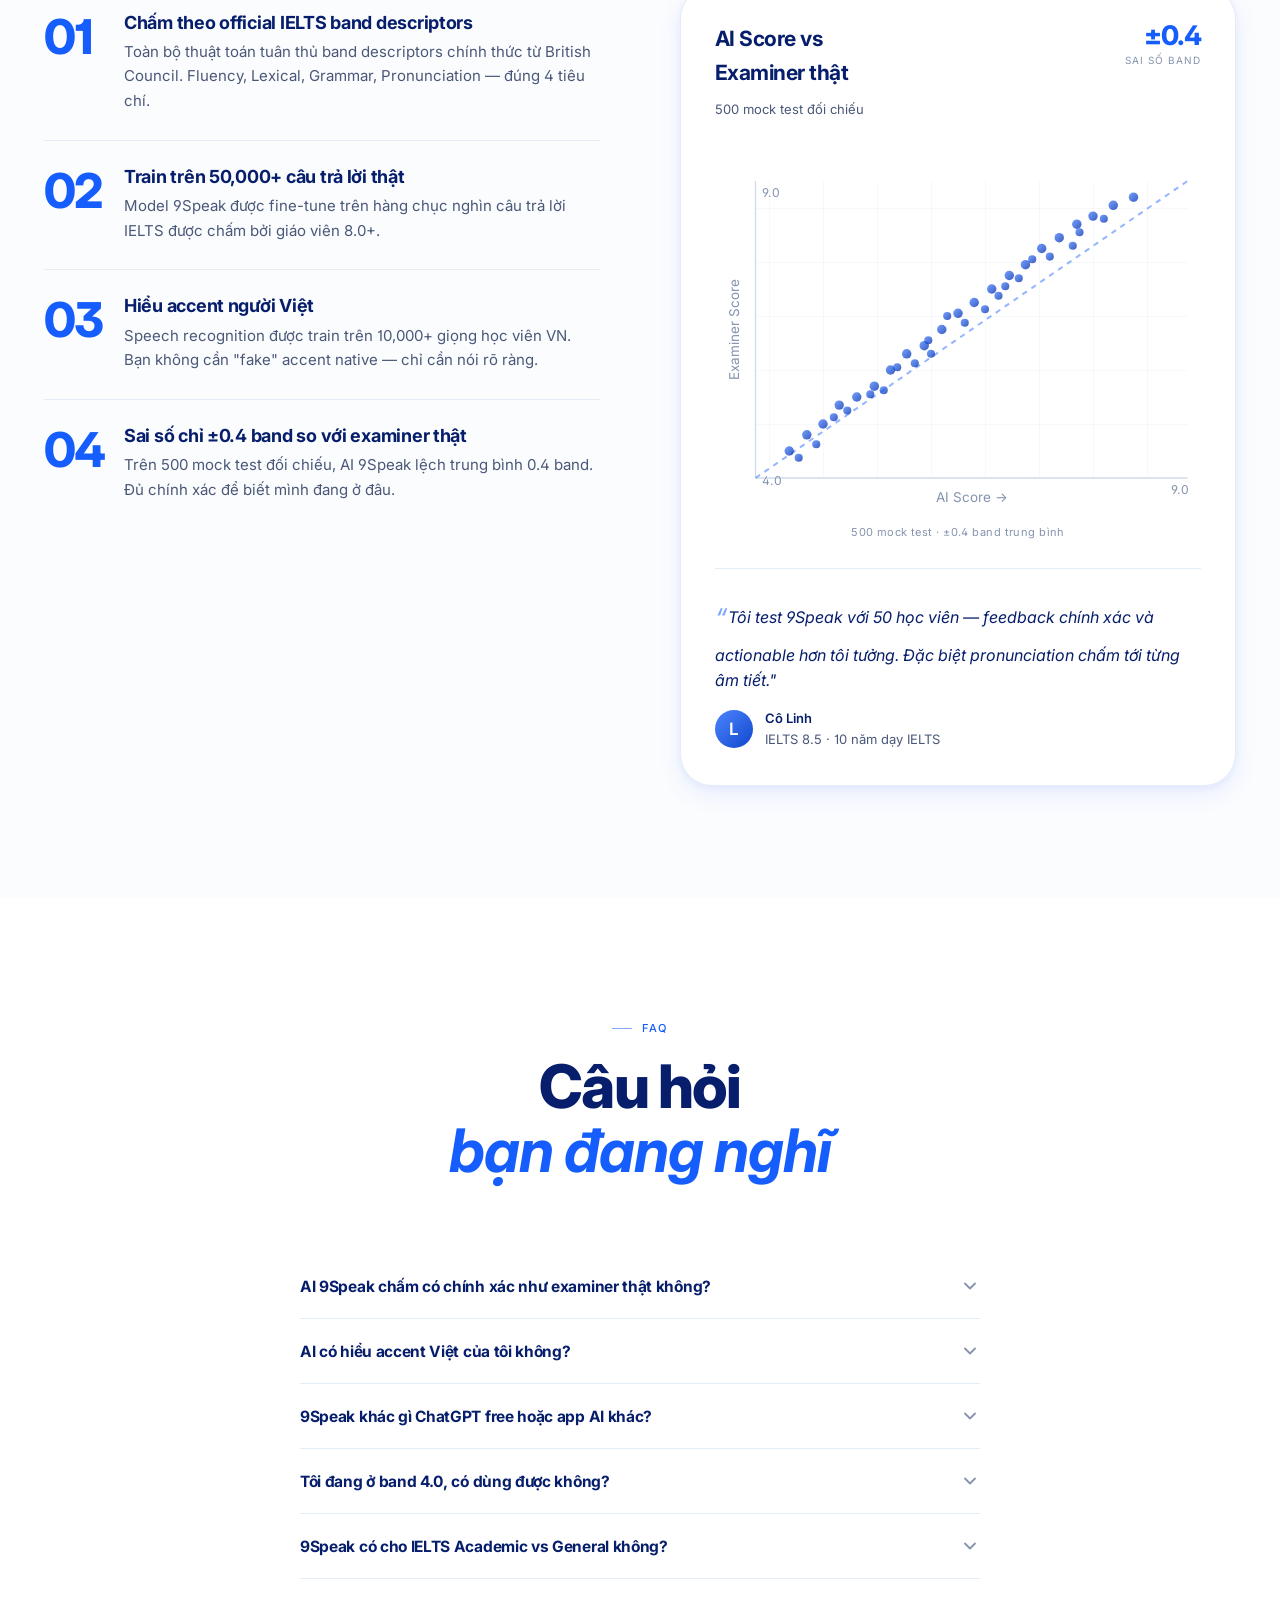
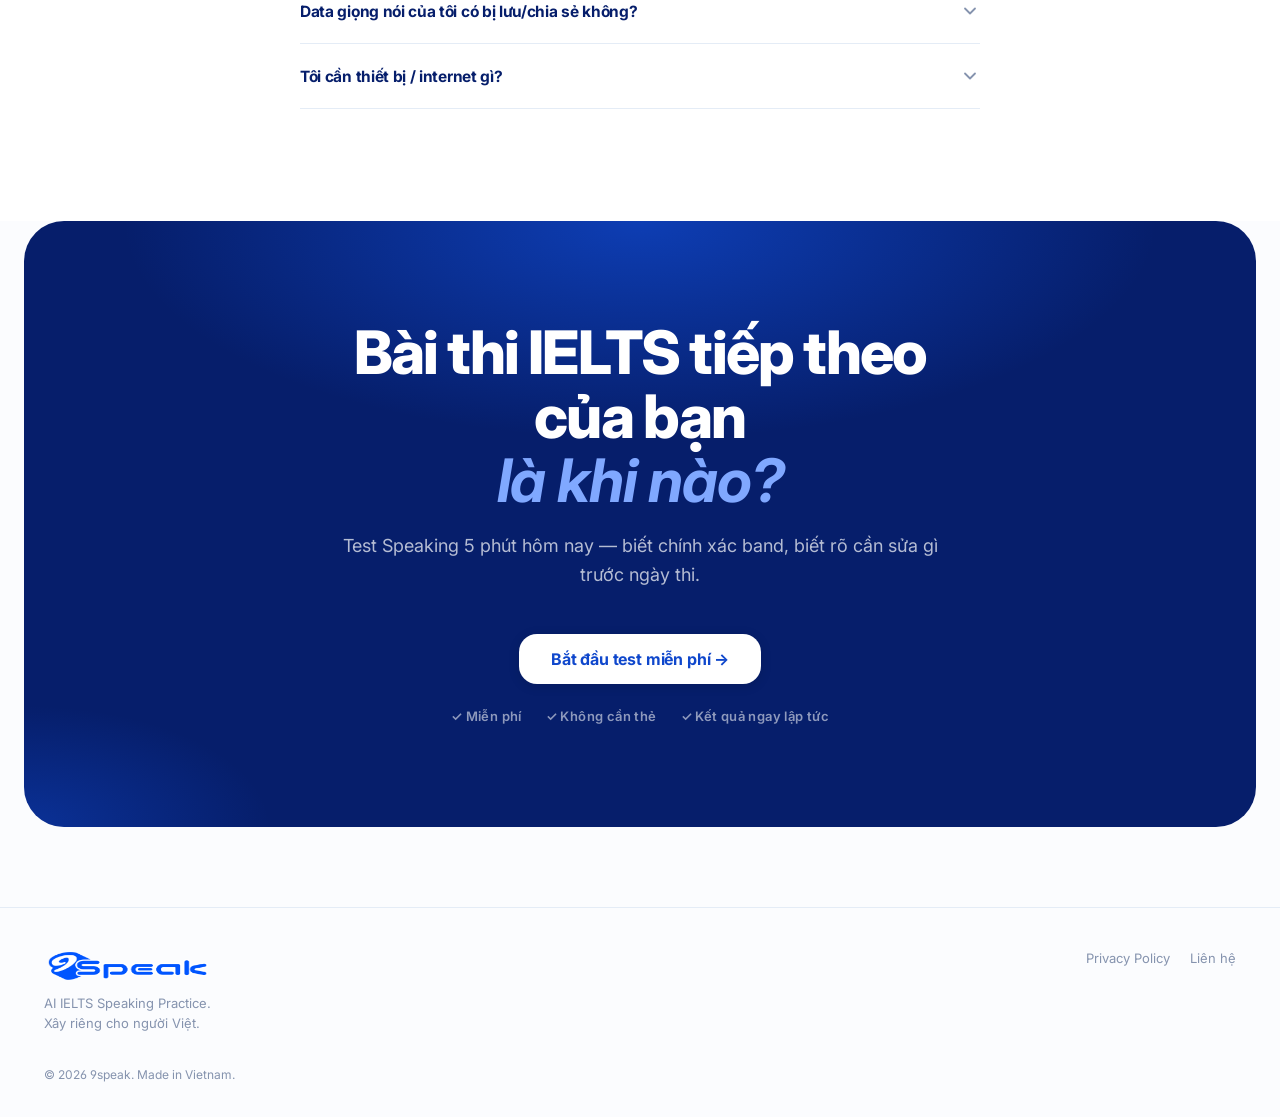
==== commit c4aa9749: "Update features to 3 tabs + add Độ Chính Xác nav link" ====
--- a/index.html
+++ b/index.html
@@ -623,146 +623,137 @@
   /* ─────────────────────────────────────────
      FEATURES (dark)
   ───────────────────────────────────────── */
-  .features-wrap {
-    background: var(--blue-950);
+  .features-wrap { padding: 0 0 80px; }
+
+  .features-section {
+    background: linear-gradient(135deg, var(--blue-900) 0%, var(--blue-950) 65%, #020A28 100%);
+    color: white;
+    border-radius: var(--r-2xl);
+    margin: 0 24px;
+    padding: 100px 0;
     position: relative;
     overflow: hidden;
   }
-  .features-wrap::before {
+  @media (max-width:768px) {
+    .features-section { margin: 0 16px; padding: 72px 0; border-radius: var(--r-xl); }
+  }
+  .features-section::before {
+    content: '';
+    position: absolute;
+    border-radius: 50%;
+    filter: blur(90px);
+    pointer-events: none;
+    top: -150px; right: -80px;
+    width: 500px; height: 500px;
+    background: radial-gradient(circle, rgba(21,93,252,.38) 0%, transparent 70%);
+  }
+  .features-section::after {
+    content: '';
+    position: absolute;
+    border-radius: 50%;
+    filter: blur(80px);
+    pointer-events: none;
+    bottom: -160px; left: -80px;
+    width: 380px; height: 380px;
+    background: radial-gradient(circle, rgba(139,92,246,.18) 0%, transparent 70%);
+  }
+  .features-section .container { position: relative; z-index: 2; }
+  .features-section .eyebrow { color: var(--blue-300); }
+  .features-section .eyebrow::before { background: var(--blue-400); }
+  .features-section h2 { color: white; margin: 16px 0 16px; }
+  .features-section .section-sub { color: rgba(255,255,255,.68); }
+
+  .feature-tab-nav {
+    display: grid;
+    grid-template-columns: repeat(3, 1fr);
+    gap: 12px;
+    margin-bottom: 48px;
+  }
+  @media (max-width:768px) { .feature-tab-nav { grid-template-columns: 1fr; } }
+
+  .feature-tab-btn {
+    display: flex;
+    align-items: center;
+    gap: 14px;
+    padding: 20px 22px;
+    background: rgba(255,255,255,.04);
+    border: 1.5px solid rgba(255,255,255,.08);
+    border-radius: var(--r-lg);
+    cursor: pointer;
+    text-align: left;
+    transition: all .35s var(--ease-out);
+    position: relative;
+    overflow: hidden;
+  }
+  .feature-tab-btn::after {
     content: '';
     position: absolute; inset: 0;
-    background:
-      radial-gradient(ellipse 70% 60% at 80% 0%, rgba(21,93,252,.35) 0%, transparent 60%),
-      radial-gradient(ellipse 50% 40% at 10% 100%, rgba(79,114,252,.2) 0%, transparent 60%);
+    opacity: 0;
+    background: linear-gradient(135deg, rgba(21,93,252,.2), rgba(21,93,252,.05));
+    transition: opacity .35s;
     pointer-events: none;
   }
-  .features-section { padding: 112px 0; }
-  @media (max-width:768px) { .features-section { padding: 72px 0; } }
-
-  .features-section .section-sub { color: rgba(255,255,255,.6); }
-
-  .feature-tabs {
-    display: flex;
-    gap: 12px;
-    margin-bottom: 40px;
-    flex-wrap: wrap;
-  }
-  .feature-tab-btn {
-    display: flex;
-    align-items: center;
-    gap: 14px;
-    padding: 16px 24px;
-    background: rgba(255,255,255,.07);
-    border: 1px solid rgba(255,255,255,.12);
-    border-radius: var(--r-md);
-    cursor: pointer;
-    transition: all .25s var(--ease-out);
-    text-align: left;
-    flex: 1;
-    min-width: 220px;
-  }
-  .feature-tab-btn:hover {
-    background: rgba(255,255,255,.12);
-    border-color: rgba(255,255,255,.2);
-  }
-  .feature-tab-btn.active {
-    background: var(--blue-600);
-    border-color: var(--blue-600);
-    box-shadow: 0 0 0 1px var(--blue-500);
-  }
-  .tab-num {
-    font-family: var(--f-mono);
-    font-size: 12px;
-    font-weight: 500;
-    color: rgba(255,255,255,.4);
-    flex-shrink: 0;
-  }
-  .feature-tab-btn.active .tab-num { color: rgba(255,255,255,.7); }
-  .tab-title {
-    font-size: 14.5px;
-    font-weight: 700;
-    color: rgba(255,255,255,.85);
-    letter-spacing: -.01em;
-    line-height: 1.2;
-  }
-  .tab-sub {
-    font-size: 12px;
-    color: rgba(255,255,255,.45);
-    margin-top: 3px;
-  }
+  .feature-tab-btn.active { border-color: rgba(21,93,252,.55); background: rgba(21,93,252,.1); }
+  .feature-tab-btn.active::after { opacity: 1; }
+  .feature-tab-btn:hover:not(.active) { background: rgba(255,255,255,.07); border-color: rgba(255,255,255,.18); }
+
+  .tab-step {
+    font-size: 26px; color: var(--blue-300); font-weight: 700;
+    font-style: italic; flex-shrink: 0; line-height: 1; opacity: .65; transition: opacity .3s;
+  }
+  .feature-tab-btn.active .tab-step { opacity: 1; }
+  .tab-info { display: flex; flex-direction: column; gap: 3px; }
+  .tab-title { font-weight: 700; font-size: 14.5px; color: white; letter-spacing: -.01em; }
+  .tab-sub { font-size: 11.5px; color: rgba(255,255,255,.45); line-height: 1.4; }
   .feature-tab-btn.active .tab-sub { color: rgba(255,255,255,.65); }
 
-  .feature-pane { display: none; }
-  .feature-pane.active { display: block; }
-
-  .pane-content {
+  .feature-content { display: grid; grid-template-areas: "pane"; }
+
+  .feature-pane {
+    grid-area: pane;
     display: grid;
-    grid-template-columns: 1fr 1fr;
-    gap: 56px;
-    align-items: center;
-  }
-  @media (max-width:768px) {
-    .pane-content { grid-template-columns: 1fr; gap: 40px; }
-    .pane-visual { order: -1; }
-  }
-
-  .pane-text h3 { color: white; margin-bottom: 24px; }
-
-  .pane-list {
-    list-style: none;
-    margin-bottom: 36px;
-  }
-  .pane-list li {
-    font-size: 15px;
-    color: rgba(255,255,255,.7);
-    padding: 9px 0;
-    border-bottom: 1px solid rgba(255,255,255,.07);
-    display: flex;
-    align-items: flex-start;
-    gap: 10px;
-    line-height: 1.5;
-  }
-  .pane-list li::before {
-    content: '✓';
-    color: var(--green);
-    font-weight: 700;
-    flex-shrink: 0;
-    margin-top: 1px;
-  }
-
-  .pane-visual {
-    border-radius: var(--r-lg);
+    grid-template-columns: 1fr 1.5fr;
+    gap: 60px;
+    align-items: center;
+    opacity: 0;
+    transform: translateY(18px);
+    pointer-events: none;
+    transition: opacity .5s var(--ease-out), transform .5s var(--ease-out);
+  }
+  @media (max-width:968px) { .feature-pane { grid-template-columns: 1fr; gap: 36px; } }
+  .feature-pane.active { opacity: 1; transform: translateY(0); pointer-events: auto; }
+
+  .fp-text h3 { font-size: clamp(24px,2.8vw,36px); color: white; margin-bottom: 16px; line-height: 1.1; }
+  .fp-text p { color: rgba(255,255,255,.68); font-size: 16px; line-height: 1.7; margin-bottom: 26px; }
+
+  .fp-list { list-style: none; display: flex; flex-direction: column; gap: 10px; margin-bottom: 34px; }
+  .fp-list li {
+    display: flex; align-items: flex-start; gap: 10px;
+    color: rgba(255,255,255,.8); font-size: 14.5px; line-height: 1.5;
+  }
+  .fp-list li::before {
+    content: '';
+    width: 18px; height: 18px; border-radius: 50%; flex-shrink: 0; margin-top: 1px;
+    background: rgba(21,93,252,.25) url("data:image/svg+xml,%3Csvg xmlns='http://www.w3.org/2000/svg' viewBox='0 0 12 12'%3E%3Cpath d='M2.5 6l2.5 2.5L9.5 3.5' stroke='%234D85FF' stroke-width='1.6' stroke-linecap='round' stroke-linejoin='round' fill='none'/%3E%3C/svg%3E") center/12px no-repeat;
+    border: 1px solid rgba(21,93,252,.45);
+  }
+
+  .fp-screenshot {
+    border-radius: var(--r-xl);
     overflow: hidden;
-    border: 1px solid rgba(255,255,255,.12);
-    background: rgba(255,255,255,.05);
+    box-shadow: 0 24px 60px rgba(0,0,0,.5);
+    border: 1px solid rgba(255,255,255,.07);
+    background: rgba(255,255,255,.03);
     aspect-ratio: 16/10;
-    display: flex;
-    align-items: center;
-    justify-content: center;
-  }
-  .pane-visual img {
-    width: 100%;
-    height: 100%;
-    object-fit: cover;
-    display: block;
-  }
-  .pane-visual-placeholder {
-    width: 100%; height: 100%;
-    display: flex;
-    flex-direction: column;
-    align-items: center;
-    justify-content: center;
-    gap: 12px;
-    color: rgba(255,255,255,.25);
-    font-family: var(--f-mono);
-    font-size: 13px;
-    padding: 32px;
-    text-align: center;
-  }
-  .pane-visual-icon {
-    font-size: 48px;
-    opacity: .4;
-  }
+    display: flex; align-items: center; justify-content: center;
+  }
+  .fp-screenshot img { width: 100%; height: 100%; object-fit: cover; display: block; }
+  .fp-placeholder {
+    display: flex; flex-direction: column; align-items: center;
+    justify-content: center; gap: 12px;
+    color: rgba(255,255,255,.2); font-size: 13px; text-align: center; padding: 32px;
+  }
+  .fp-placeholder-icon { font-size: 48px; opacity: .3; }
 
   /* ─────────────────────────────────────────
      TESTIMONIALS
@@ -1238,6 +1229,7 @@
     </a>
     <div class="nav-links">
       <a href="#features">Tính năng</a>
+      <a href="#trust">Độ Chính Xác</a>
       <a href="#faq">FAQ</a>
     </div>
     <a href="https://9speak.vn" class="btn btn-primary btn-sm" data-cta="header">
@@ -1345,84 +1337,97 @@
 </section>
 
 <!-- ─── FEATURES ──────────────────────────────────────────── -->
-<div class="features-wrap" id="features">
-  <section class="features-section">
-    <div class="container">
-
-      <div class="section-header reveal">
-        <div class="pill pill-dark">Tính năng</div>
-        <h2 style="color:white; margin-top:18px;">
-          Hai thứ bạn cần để<br>
-          <em class="italic-accent" style="color:var(--blue-300);">tăng band Speaking</em>
-        </h2>
-        <p class="section-sub">Không cần tutor. Không cần bạn học. Chỉ cần mic và 30 phút mỗi ngày.</p>
-      </div>
-
-      <div class="feature-tabs reveal">
-        <button class="feature-tab-btn active" data-tab="mock_test">
-          <span class="tab-num">01</span>
-          <div>
-            <div class="tab-title">Mock Test IELTS Speaking</div>
-            <div class="tab-sub">Thi thử như phòng thi thật</div>
+<div class="features-wrap">
+  <section id="features" style="padding:0;">
+    <div class="features-section reveal">
+      <div class="container">
+        <div class="section-header">
+          <div class="pill pill-dark">TÍNH NĂNG</div>
+          <h2 style="margin:16px 0 14px;">Xem cách AI feedback<br><span class="italic-accent" style="color:#80A8FF;">giúp bạn tăng band</span></h2>
+          <p class="section-sub">9Speak giải quyết đúng vấn đề: luyện IELTS Speaking một mình mà vẫn biết rõ mình sai chỗ nào — và cách sửa.</p>
+        </div>
+
+        <div class="feature-tab-nav">
+          <button class="feature-tab-btn active" data-tab="speaking">
+            <span class="tab-step">01</span>
+            <div class="tab-info">
+              <div class="tab-title">Thi thử IELTS Speaking</div>
+              <div class="tab-sub">Môi trường 100% giống phòng thi thật</div>
+            </div>
+          </button>
+          <button class="feature-tab-btn" data-tab="practice">
+            <span class="tab-step">02</span>
+            <div class="tab-info">
+              <div class="tab-title">Luyện tập Mẫu Câu</div>
+              <div class="tab-sub">Phân tích chi tiết từng câu nói</div>
+            </div>
+          </button>
+          <button class="feature-tab-btn" data-tab="report">
+            <span class="tab-step">03</span>
+            <div class="tab-info">
+              <div class="tab-title">AI Report chuyên sâu</div>
+              <div class="tab-sub">Biết chính xác điểm mạnh &amp; yếu</div>
+            </div>
+          </button>
+        </div>
+
+        <div class="feature-content">
+          <!-- Pane 1 -->
+          <div class="feature-pane active" id="tab-speaking">
+            <div class="fp-text">
+              <h3>Thi thử như<br><span class="italic-accent" style="color:#80A8FF;">phòng thi thật</span></h3>
+              <p>AI Examiner dẫn dắt toàn bộ bài thi Part 1, 2, 3 — đúng format IELTS chính thức. Bạn thi như đang ngồi trong phòng thi thật.</p>
+              <ul class="fp-list">
+                <li>AI Examiner hỏi Part 1, 2, 3 theo đúng format IELTS chính thức</li>
+                <li>Timer và follow-up questions như examiner thật</li>
+                <li>Hiểu accent Việt — không cần "fake" native accent</li>
+                <li>Band score tức thì ngay sau khi nói xong</li>
+              </ul>
+              <a href="https://9speak.vn" class="btn btn-white" data-cta="features-speaking">Thử ngay — miễn phí →</a>
+            </div>
+            <div class="fp-screenshot">
+              <div class="fp-placeholder"><div class="fp-placeholder-icon">🎙️</div><span>Mock Test Interface</span></div>
+            </div>
           </div>
-        </button>
-        <button class="feature-tab-btn" data-tab="ai_report">
-          <span class="tab-num">02</span>
-          <div>
-            <div class="tab-title">AI Report chi tiết</div>
-            <div class="tab-sub">Biết chính xác mình sai chỗ nào</div>
+
+          <!-- Pane 2 -->
+          <div class="feature-pane" id="tab-practice">
+            <div class="fp-text">
+              <h3>Luyện từng câu<br><span class="italic-accent" style="color:#80A8FF;">với AI feedback ngay</span></h3>
+              <p>Không cần đợi hết bài mới biết mình sai. Luyện từng câu trả lời, nhận feedback ngay lập tức để sửa đúng chỗ.</p>
+              <ul class="fp-list">
+                <li>Chọn chủ đề và luyện từng câu Part 1, 2, 3 riêng lẻ</li>
+                <li>AI feedback ngay sau mỗi câu trả lời</li>
+                <li>Gợi ý câu mẫu band 7+ cho đúng câu bạn vừa nói</li>
+                <li>500+ chủ đề cập nhật theo đề thi thật</li>
+              </ul>
+              <a href="https://9speak.vn" class="btn btn-white" data-cta="features-practice">Thử ngay — miễn phí →</a>
+            </div>
+            <div class="fp-screenshot">
+              <div class="fp-placeholder"><div class="fp-placeholder-icon">💬</div><span>Practice Interface</span></div>
+            </div>
           </div>
-        </button>
-      </div>
-
-      <div class="feature-pane active" id="tab-mock_test">
-        <div class="pane-content">
-          <div class="pane-text">
-            <h3>
-              Thi thử như<br>
-              <em class="italic-accent" style="color:var(--blue-300);">phòng thi thật</em>
-            </h3>
-            <ul class="pane-list">
-              <li>AI Examiner hỏi Part 1, 2, 3 theo đúng format IELTS chính thức</li>
-              <li>Timer và follow-up questions như examiner thật</li>
-              <li>Hiểu accent Việt — không cần "fake" native accent</li>
-              <li>Band score tức thì ngay sau khi nói xong</li>
-            </ul>
-            <a href="https://9speak.vn" class="btn btn-white" data-cta="features">
-              Thử ngay — miễn phí →
-            </a>
-          </div>
-          <div class="pane-visual">
-            <img src="./9speak-assets/speaking-test.png" alt="Mock Test Interface" loading="lazy"
-              onerror="this.parentElement.innerHTML='<div class=\'pane-visual-placeholder\'><div class=\'pane-visual-icon\'>🎙️</div><span>Mock Test Interface</span></div>'">
+
+          <!-- Pane 3 -->
+          <div class="feature-pane" id="tab-report">
+            <div class="fp-text">
+              <h3>AI Report<br><span class="italic-accent" style="color:#80A8FF;">chi tiết tới từng âm</span></h3>
+              <p>Sau mỗi buổi thi, nhận báo cáo chi tiết chỉ đúng điểm yếu — không phải feedback chung chung "cần luyện thêm".</p>
+              <ul class="fp-list">
+                <li>Band score đủ 4 tiêu chí: Fluency, Lexical, Grammar, Pronunciation</li>
+                <li>Transcript highlight từng lỗi cụ thể theo màu</li>
+                <li>Danh sách từ nên thay thế kèm band 7+ alternatives</li>
+                <li>Pronunciation chấm tới từng âm tiết</li>
+              </ul>
+              <a href="https://9speak.vn" class="btn btn-white" data-cta="features-report">Thử ngay — miễn phí →</a>
+            </div>
+            <div class="fp-screenshot">
+              <div class="fp-placeholder"><div class="fp-placeholder-icon">📊</div><span>AI Report Interface</span></div>
+            </div>
           </div>
         </div>
+
       </div>
-
-      <div class="feature-pane" id="tab-ai_report">
-        <div class="pane-content">
-          <div class="pane-text">
-            <h3>
-              AI Report<br>
-              <em class="italic-accent" style="color:var(--blue-300);">chi tiết tới từng lỗi</em>
-            </h3>
-            <ul class="pane-list">
-              <li>Band score đủ 4 tiêu chí: Fluency, Lexical, Grammar, Pronunciation</li>
-              <li>Transcript có highlight từng lỗi cụ thể</li>
-              <li>Danh sách từ nên thay thế kèm band 7+ alternatives</li>
-              <li>Gợi ý câu trả lời mẫu theo đúng câu bạn đã nói</li>
-            </ul>
-            <a href="https://9speak.vn" class="btn btn-white" data-cta="features">
-              Thử ngay — miễn phí →
-            </a>
-          </div>
-          <div class="pane-visual">
-            <img src="./9speak-assets/ai-report.png" alt="AI Report Interface" loading="lazy"
-              onerror="this.parentElement.innerHTML='<div class=\'pane-visual-placeholder\'><div class=\'pane-visual-icon\'>📊</div><span>AI Report Interface</span></div>'">
-          </div>
-        </div>
-      </div>
-
     </div>
   </section>
 </div>
@@ -1618,6 +1623,17 @@
     });
   });
 
+  // ── Smooth scroll for nav anchor links ──────────────────
+  document.querySelectorAll('a[href^="#"]').forEach(function(a) {
+    a.addEventListener('click', function(e) {
+      var target = document.querySelector(a.getAttribute('href'));
+      if (target) {
+        e.preventDefault();
+        target.scrollIntoView({ behavior: 'smooth', block: 'start' });
+      }
+    });
+  });
+
   // ── FAQ accordion ───────────────────────────────────────
   function buildFAQ(items) {
     var list = document.getElementById('faqList');
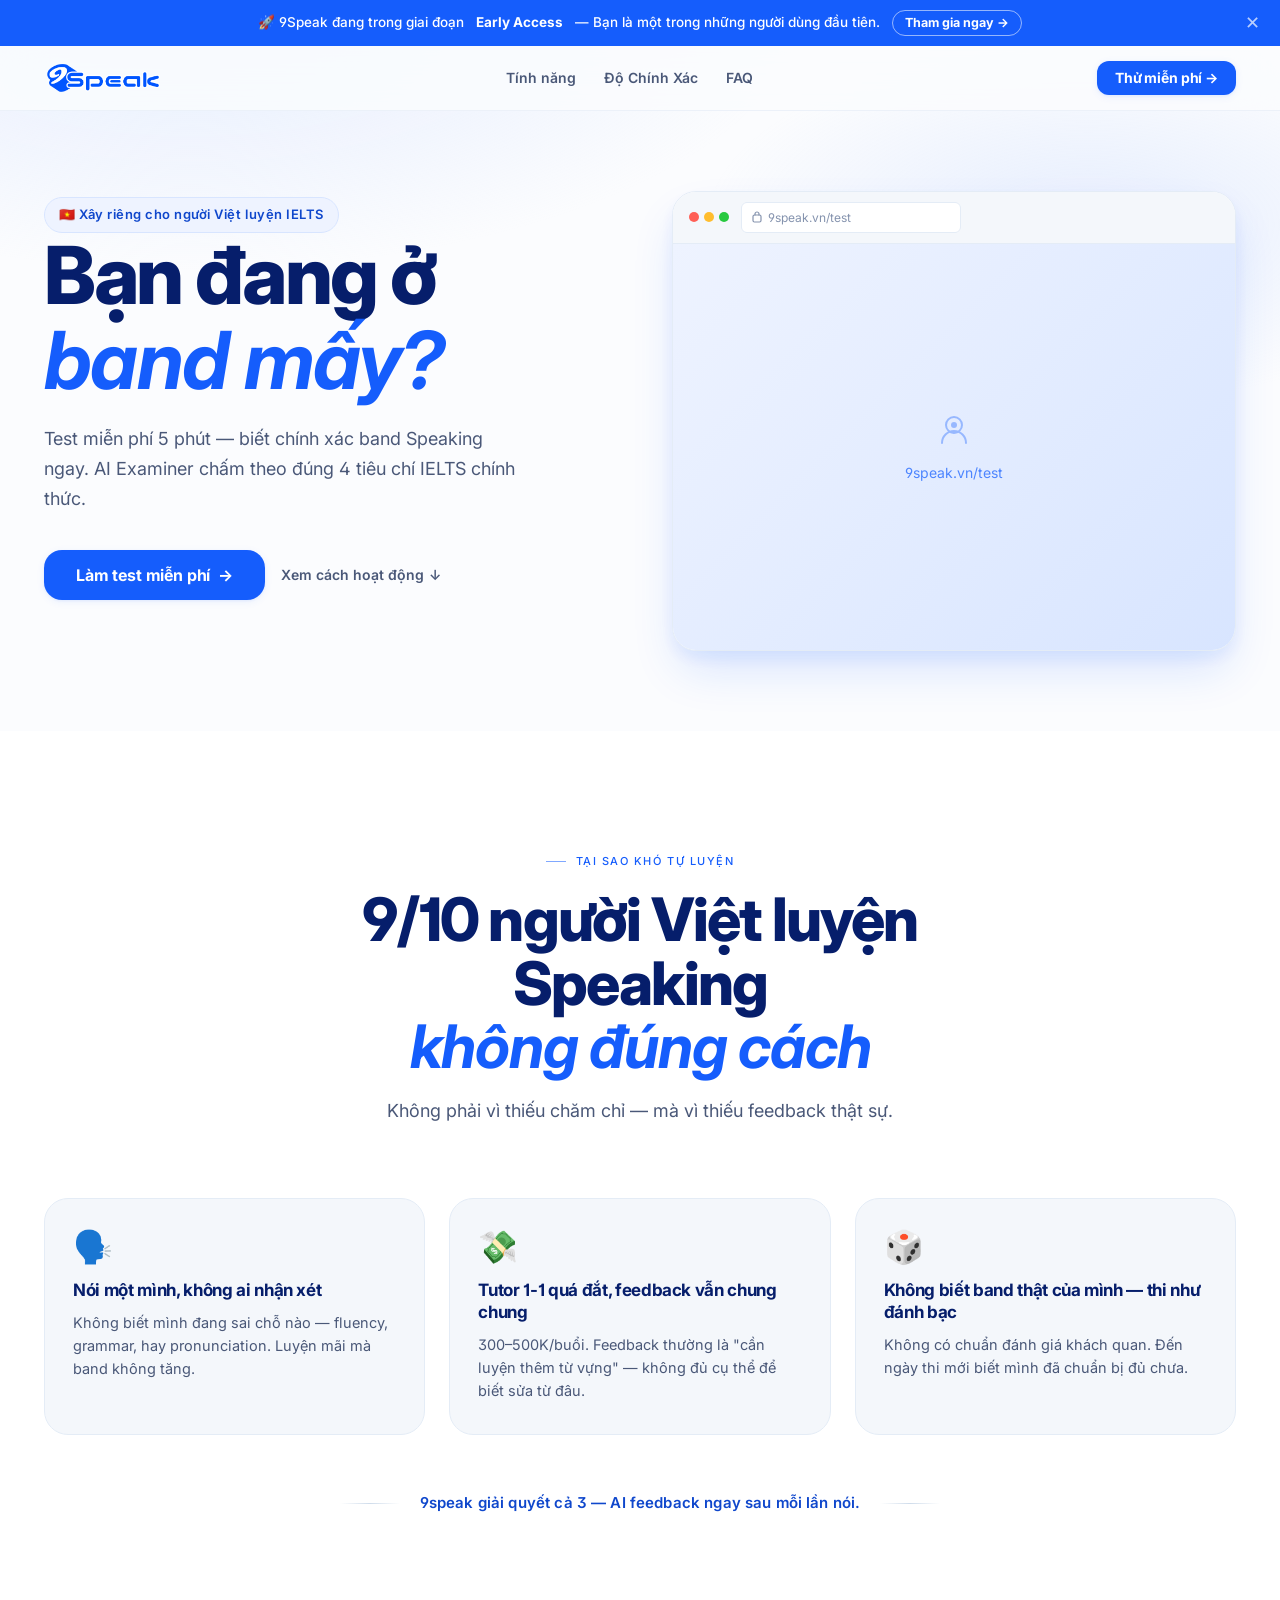
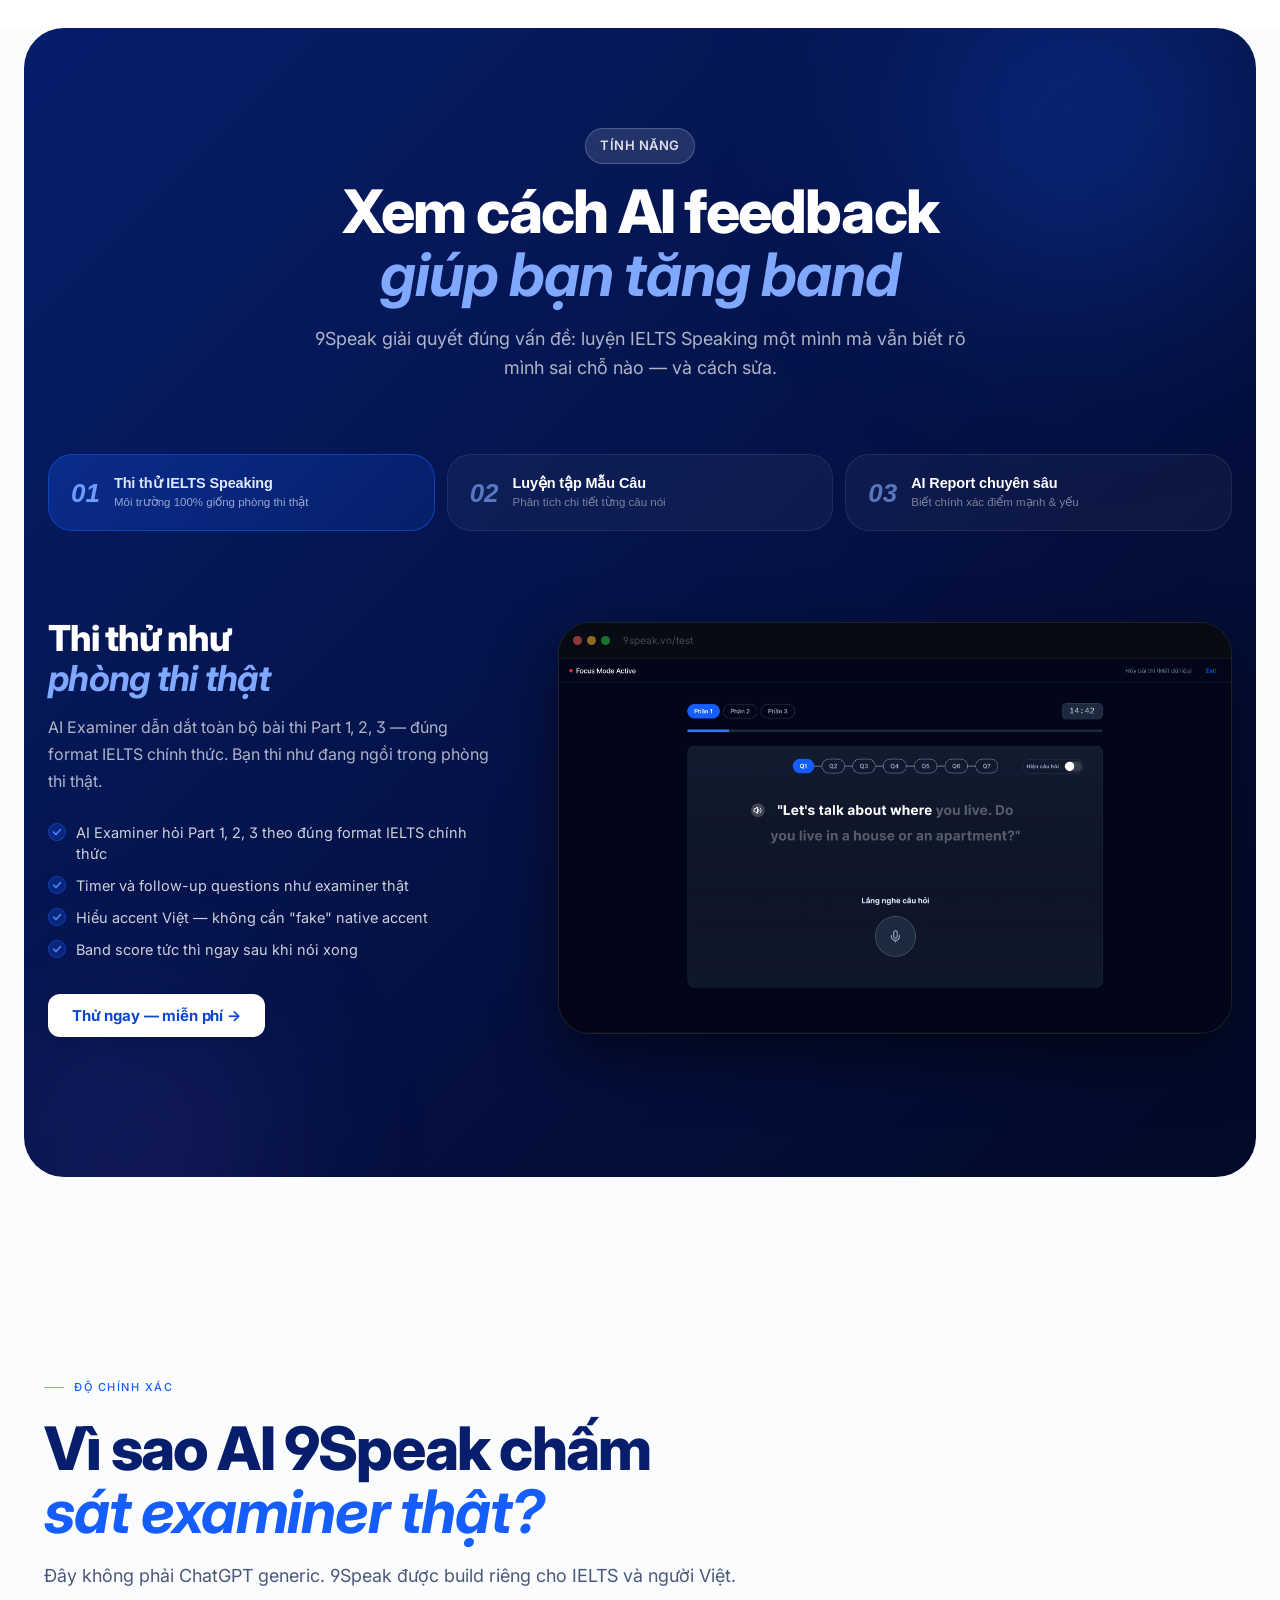
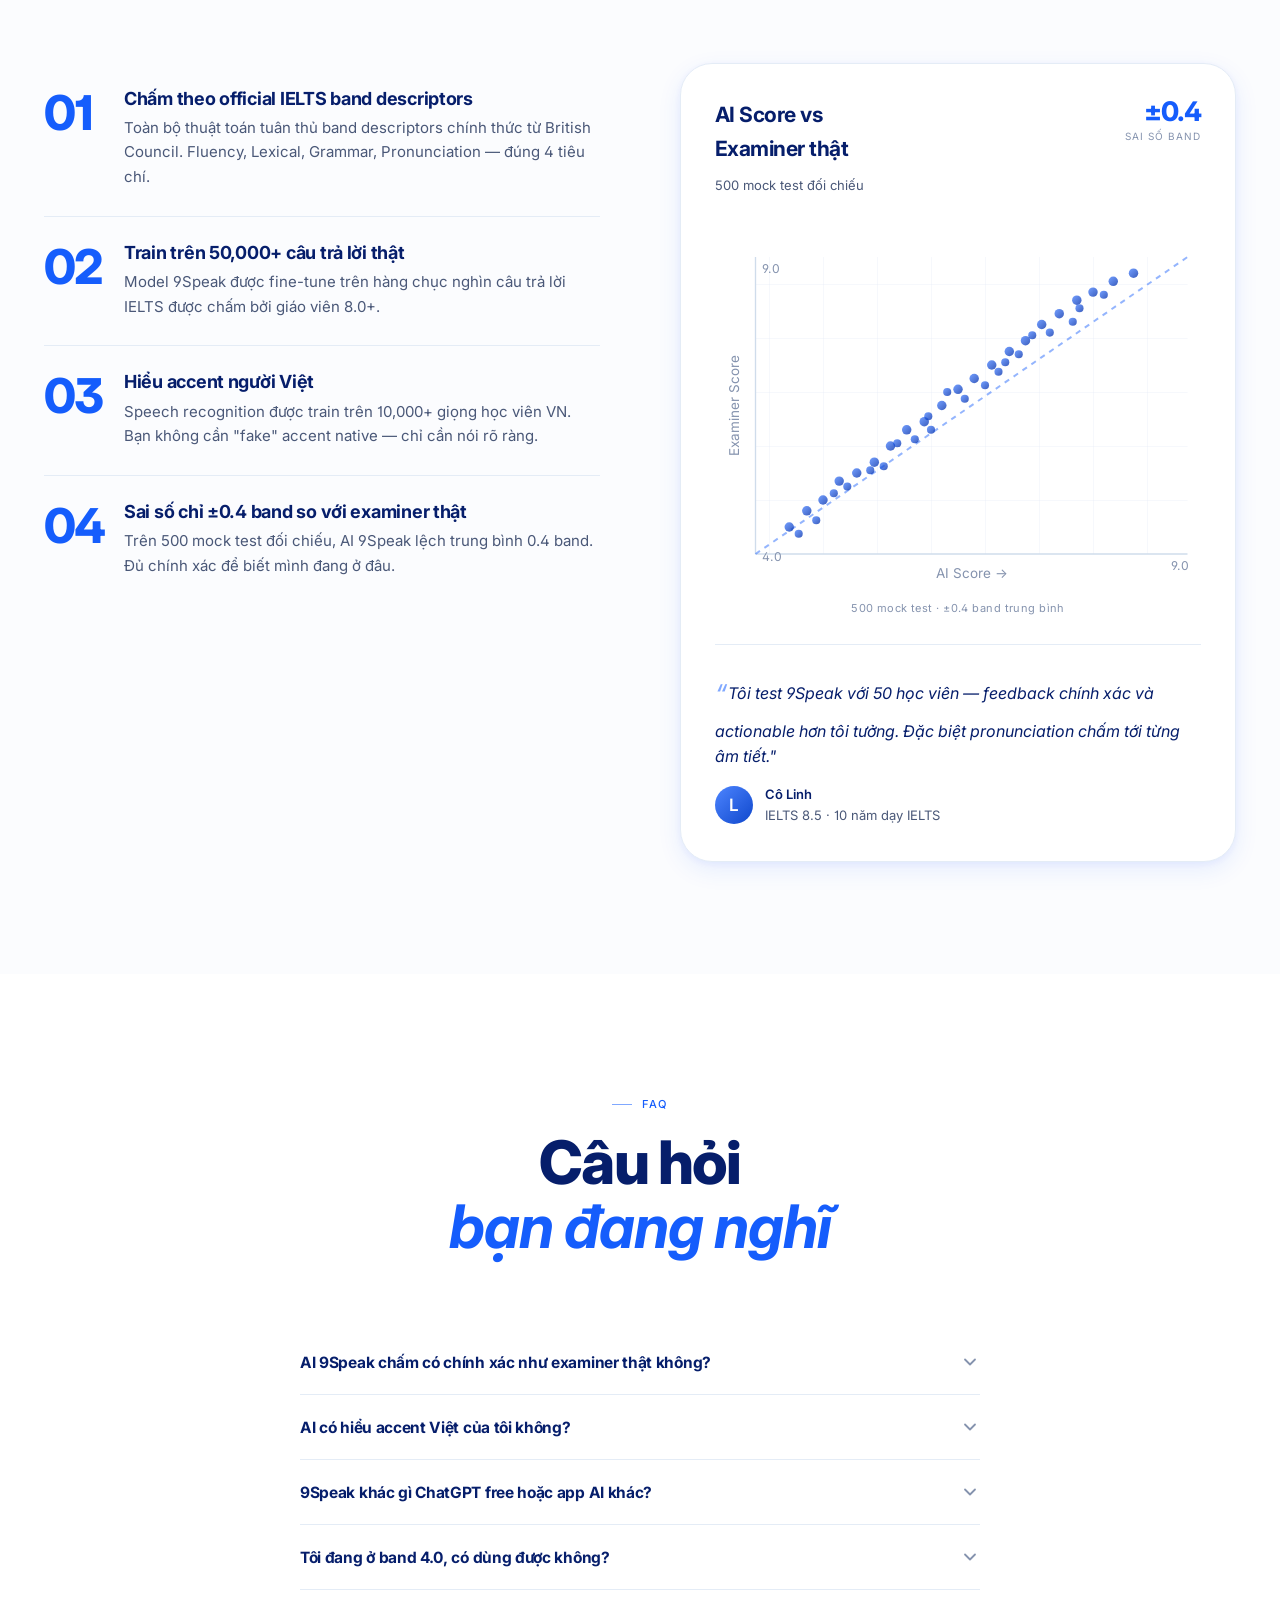
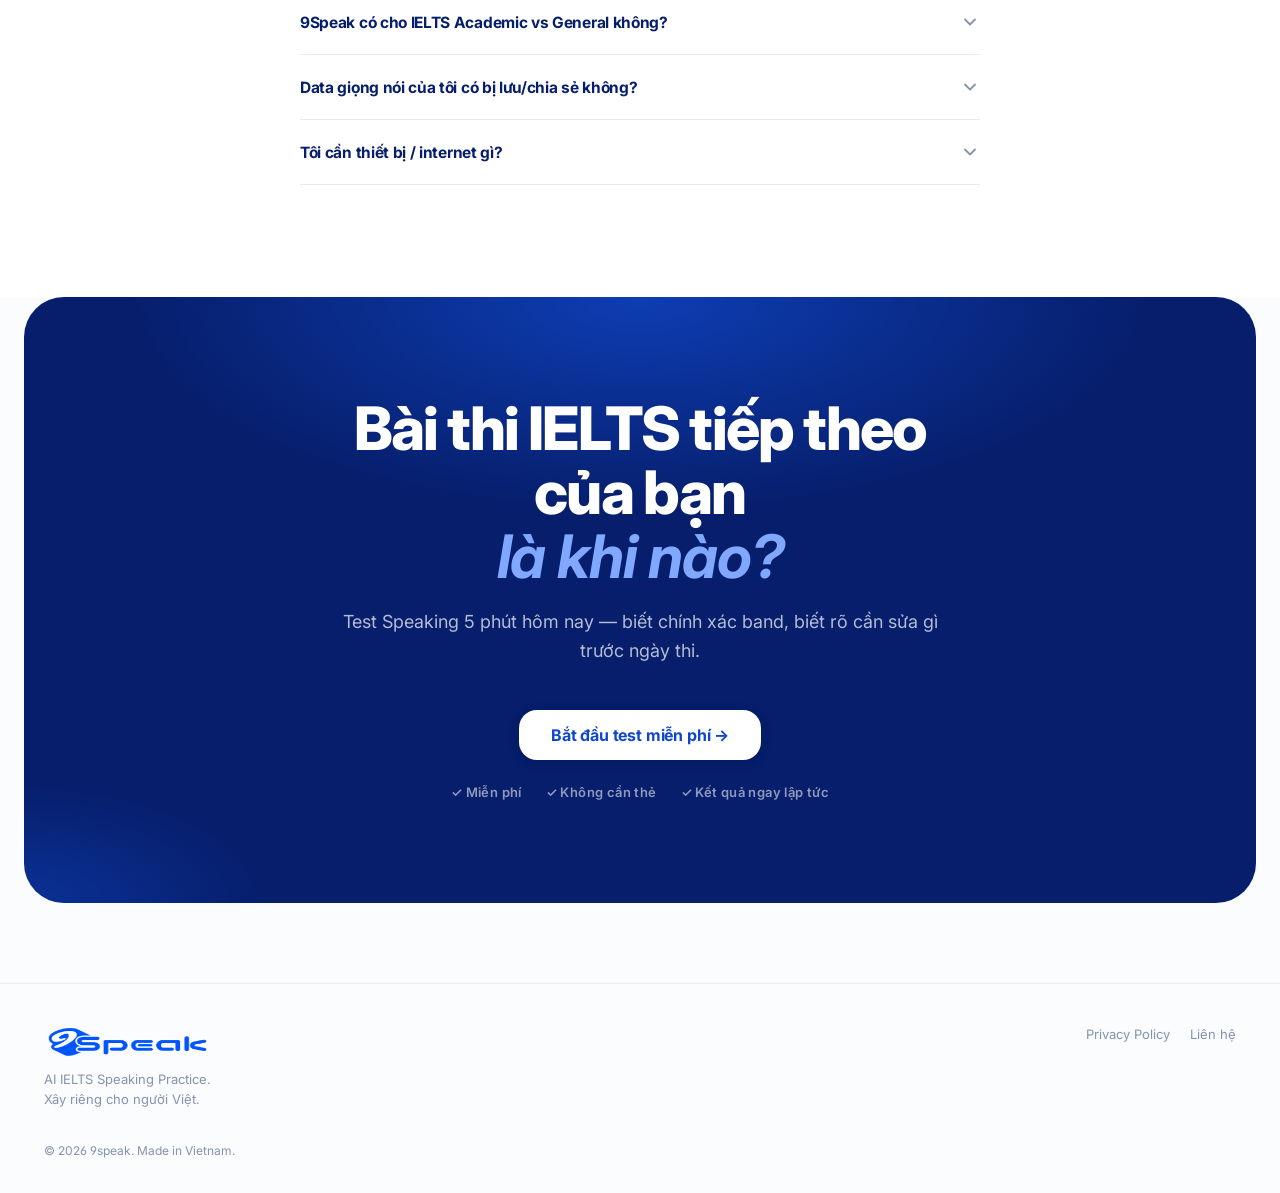
==== commit 589cc36d: "Add feature screenshots with browser frame UI" ====
--- a/index.html
+++ b/index.html
@@ -743,17 +743,21 @@
     overflow: hidden;
     box-shadow: 0 24px 60px rgba(0,0,0,.5);
     border: 1px solid rgba(255,255,255,.07);
-    background: rgba(255,255,255,.03);
-    aspect-ratio: 16/10;
-    display: flex; align-items: center; justify-content: center;
-  }
-  .fp-screenshot img { width: 100%; height: 100%; object-fit: cover; display: block; }
-  .fp-placeholder {
-    display: flex; flex-direction: column; align-items: center;
-    justify-content: center; gap: 12px;
-    color: rgba(255,255,255,.2); font-size: 13px; text-align: center; padding: 32px;
-  }
-  .fp-placeholder-icon { font-size: 48px; opacity: .3; }
+    background: #0D1117;
+  }
+  .fp-bar {
+    display: flex; align-items: center; gap: 7px;
+    padding: 9px 14px;
+    background: #070B14;
+    border-bottom: 1px solid rgba(255,255,255,.04);
+  }
+  .fp-dots { display: flex; gap: 5px; }
+  .fp-dots span { width: 9px; height: 9px; border-radius: 50%; display: block; }
+  .fp-dots span:nth-child(1) { background: rgba(255,95,87,.55); }
+  .fp-dots span:nth-child(2) { background: rgba(254,188,46,.55); }
+  .fp-dots span:nth-child(3) { background: rgba(40,200,64,.55); }
+  .fp-url { font-size: 10px; color: rgba(255,255,255,.25); margin-left: 6px; }
+  .fp-screenshot img { width: 100%; display: block; max-height: 460px; object-fit: cover; object-position: top; }
 
   /* ─────────────────────────────────────────
      TESTIMONIALS
@@ -1386,7 +1390,11 @@
               <a href="https://9speak.vn" class="btn btn-white" data-cta="features-speaking">Thử ngay — miễn phí →</a>
             </div>
             <div class="fp-screenshot">
-              <div class="fp-placeholder"><div class="fp-placeholder-icon">🎙️</div><span>Mock Test Interface</span></div>
+              <div class="fp-bar">
+                <div class="fp-dots"><span></span><span></span><span></span></div>
+                <span class="fp-url">9speak.vn/test</span>
+              </div>
+              <img src="ss-speaking.png" alt="9Speak Mock Test Interface" loading="lazy">
             </div>
           </div>
 
@@ -1404,7 +1412,11 @@
               <a href="https://9speak.vn" class="btn btn-white" data-cta="features-practice">Thử ngay — miễn phí →</a>
             </div>
             <div class="fp-screenshot">
-              <div class="fp-placeholder"><div class="fp-placeholder-icon">💬</div><span>Practice Interface</span></div>
+              <div class="fp-bar">
+                <div class="fp-dots"><span></span><span></span><span></span></div>
+                <span class="fp-url">9speak.vn/practice</span>
+              </div>
+              <img src="ss-practice.png" alt="9Speak Practice Interface" loading="lazy">
             </div>
           </div>
 
@@ -1422,7 +1434,11 @@
               <a href="https://9speak.vn" class="btn btn-white" data-cta="features-report">Thử ngay — miễn phí →</a>
             </div>
             <div class="fp-screenshot">
-              <div class="fp-placeholder"><div class="fp-placeholder-icon">📊</div><span>AI Report Interface</span></div>
+              <div class="fp-bar">
+                <div class="fp-dots"><span></span><span></span><span></span></div>
+                <span class="fp-url">9speak.vn/report</span>
+              </div>
+              <img src="ss-report.png" alt="9Speak AI Report Interface" loading="lazy">
             </div>
           </div>
         </div>
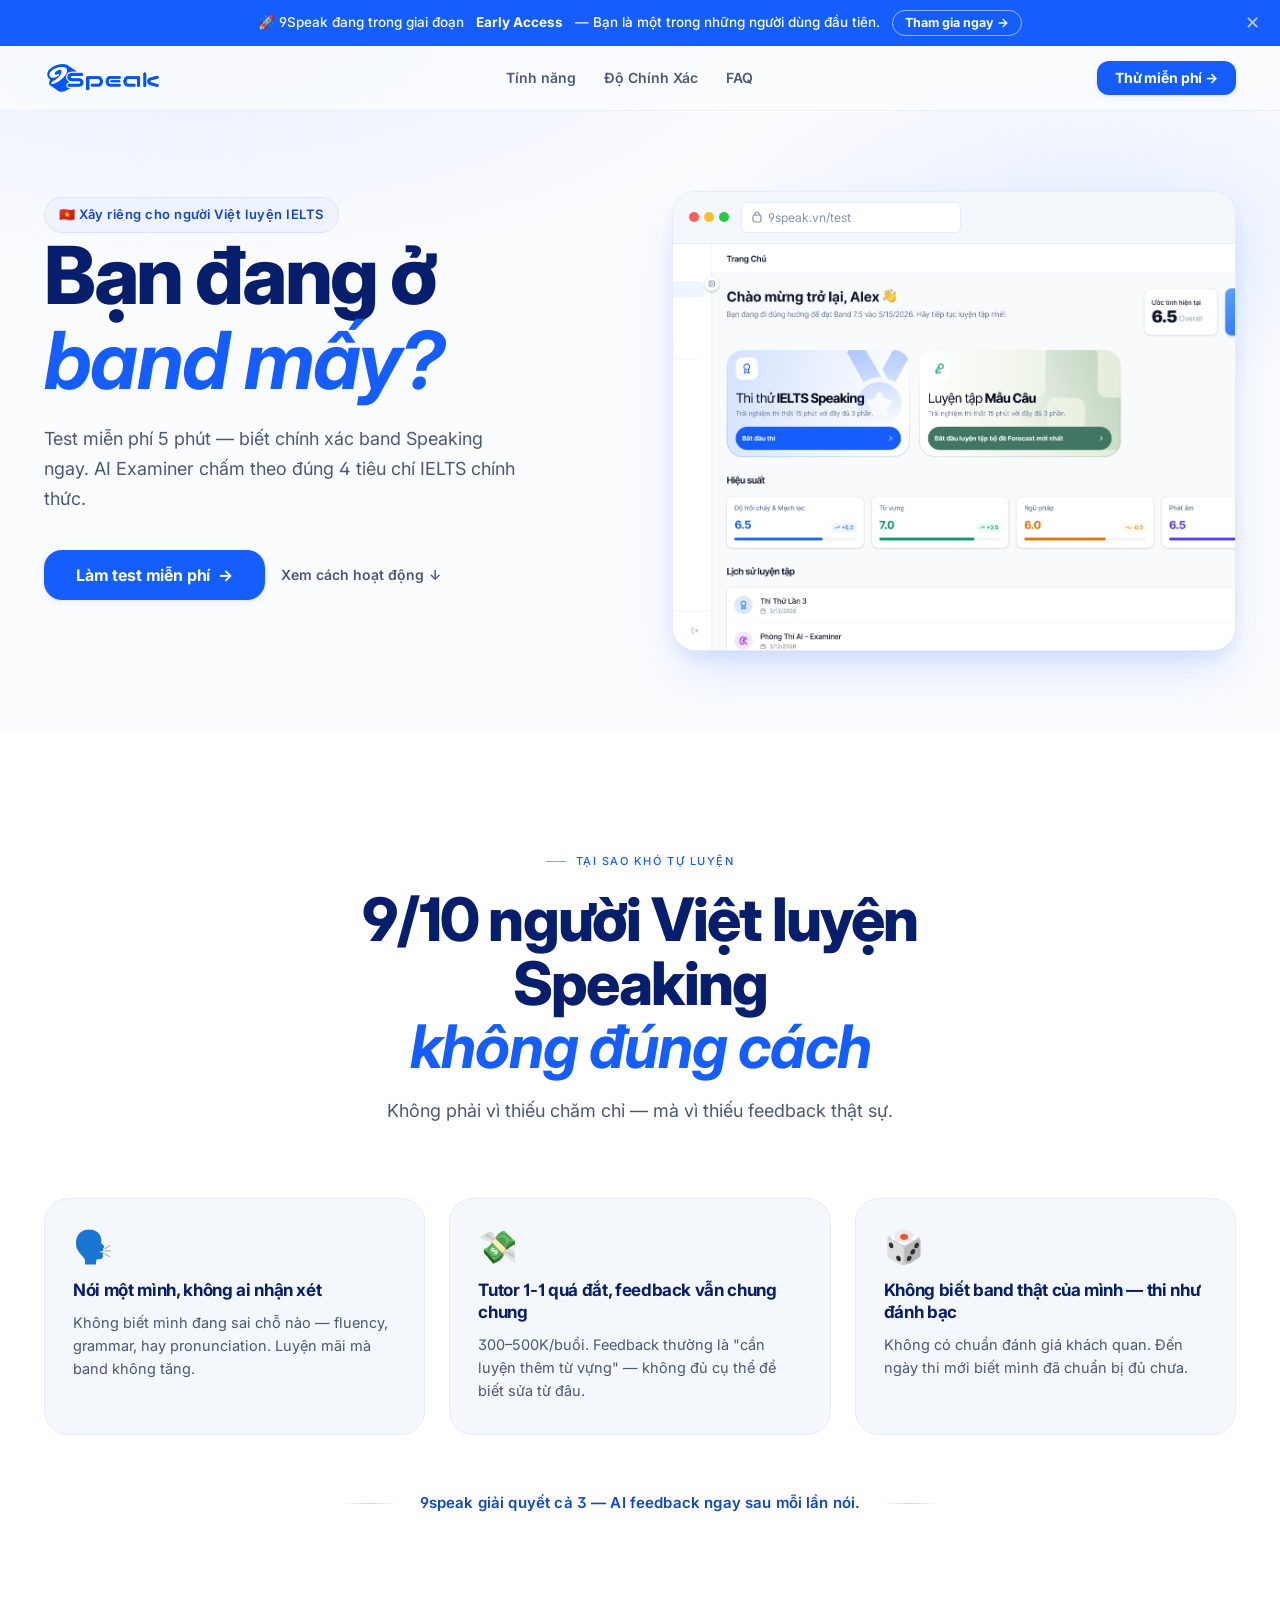
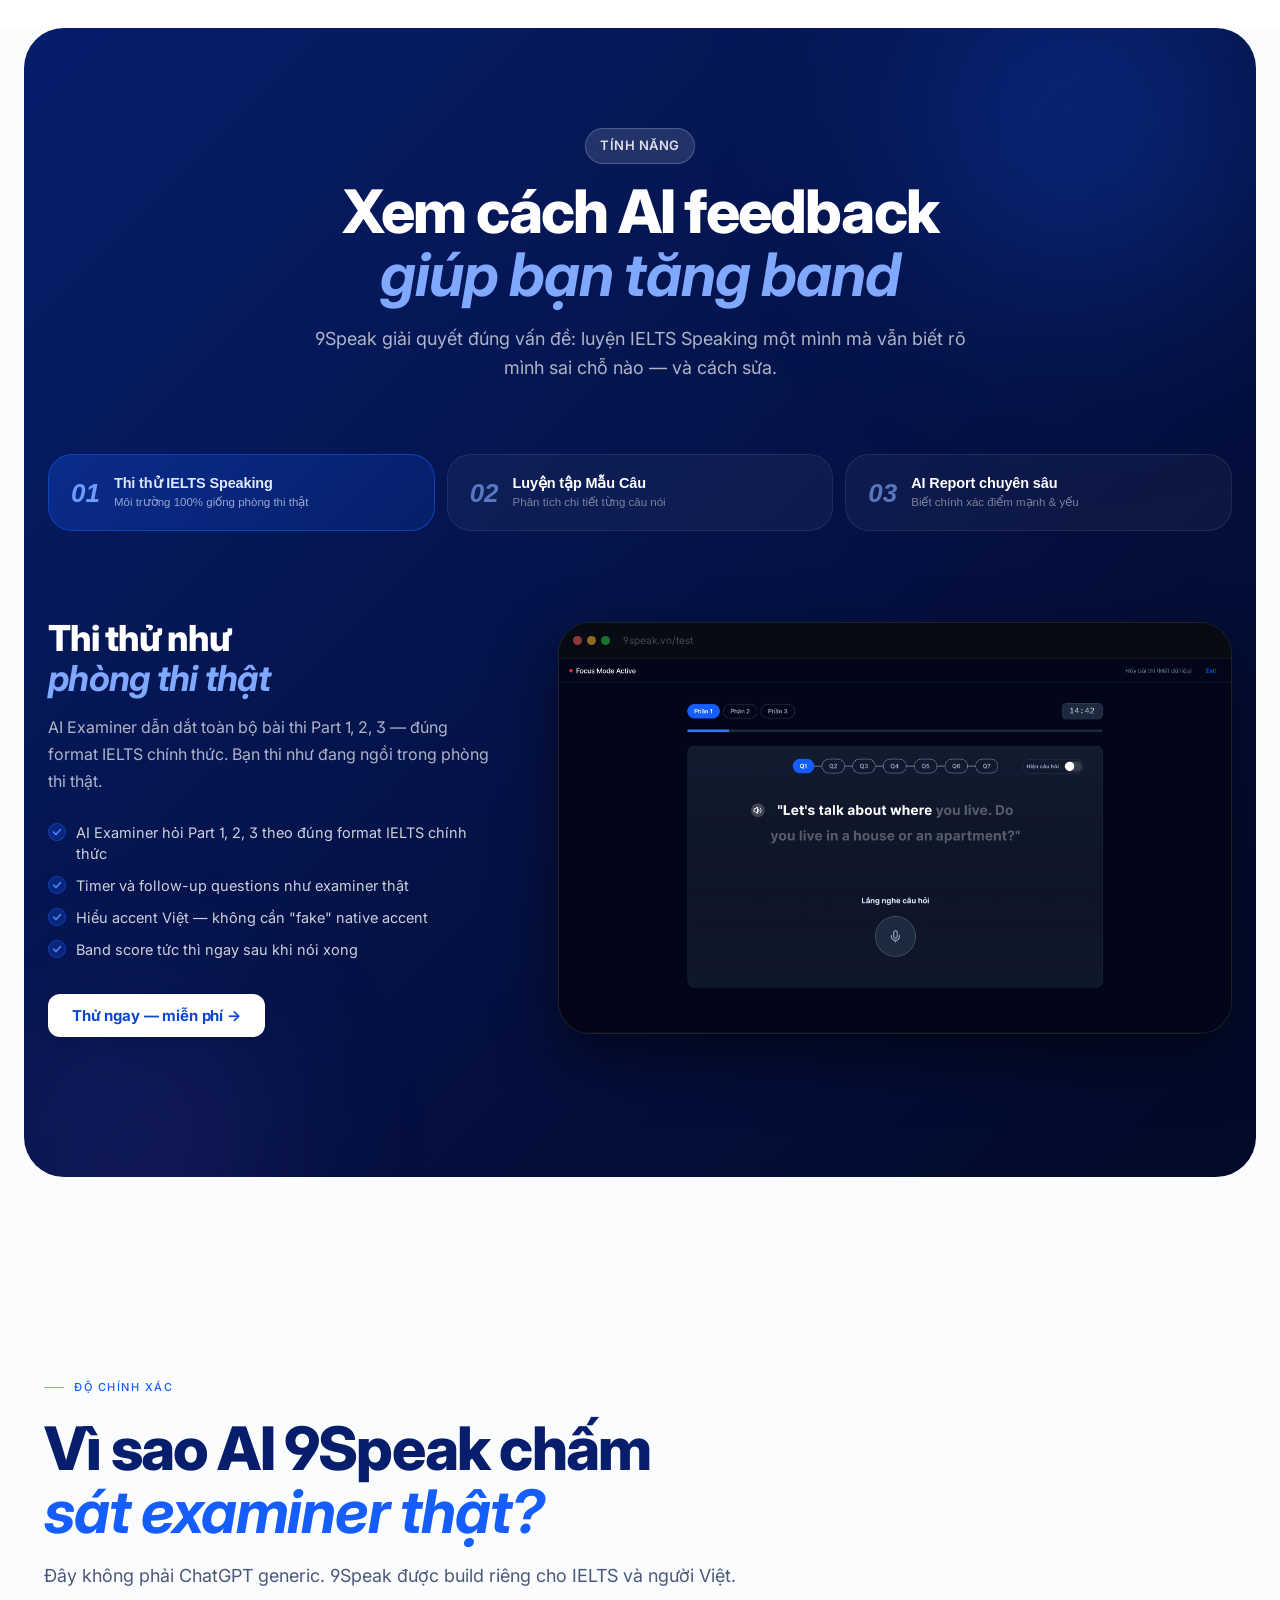
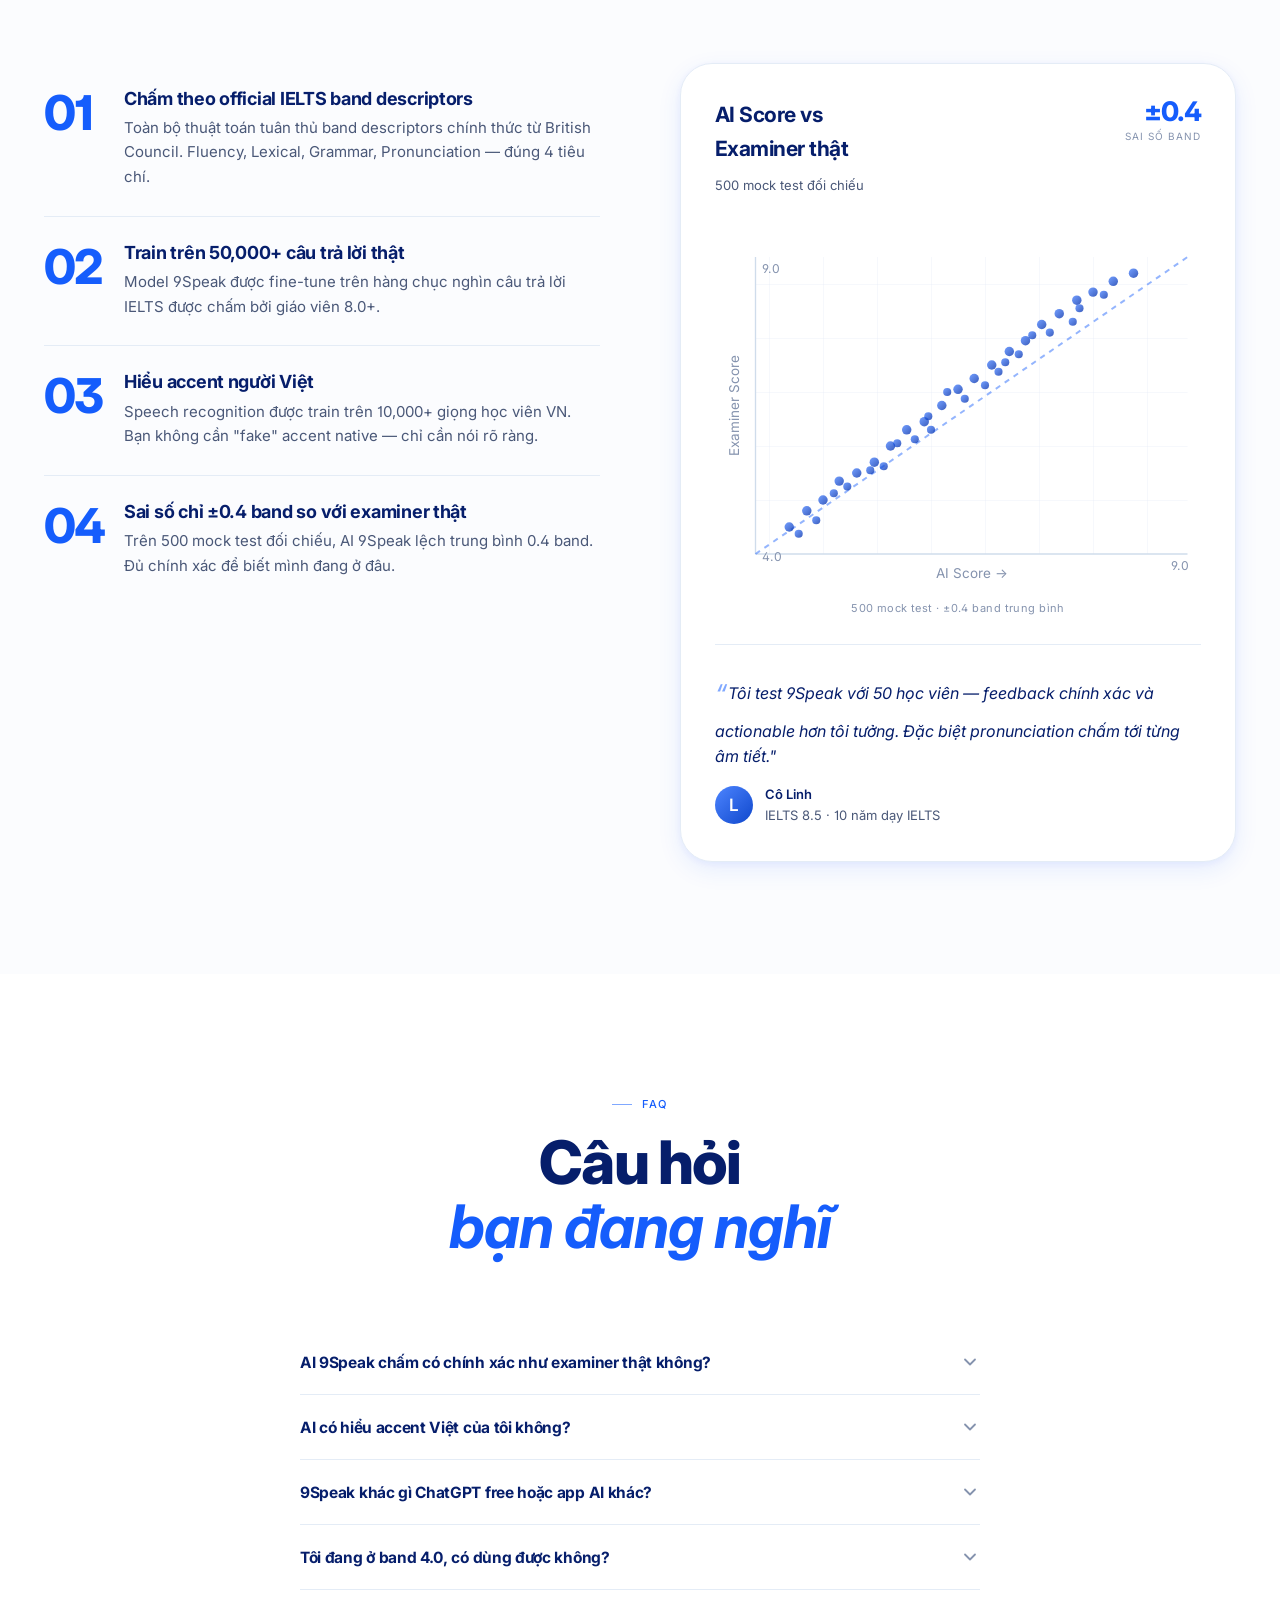
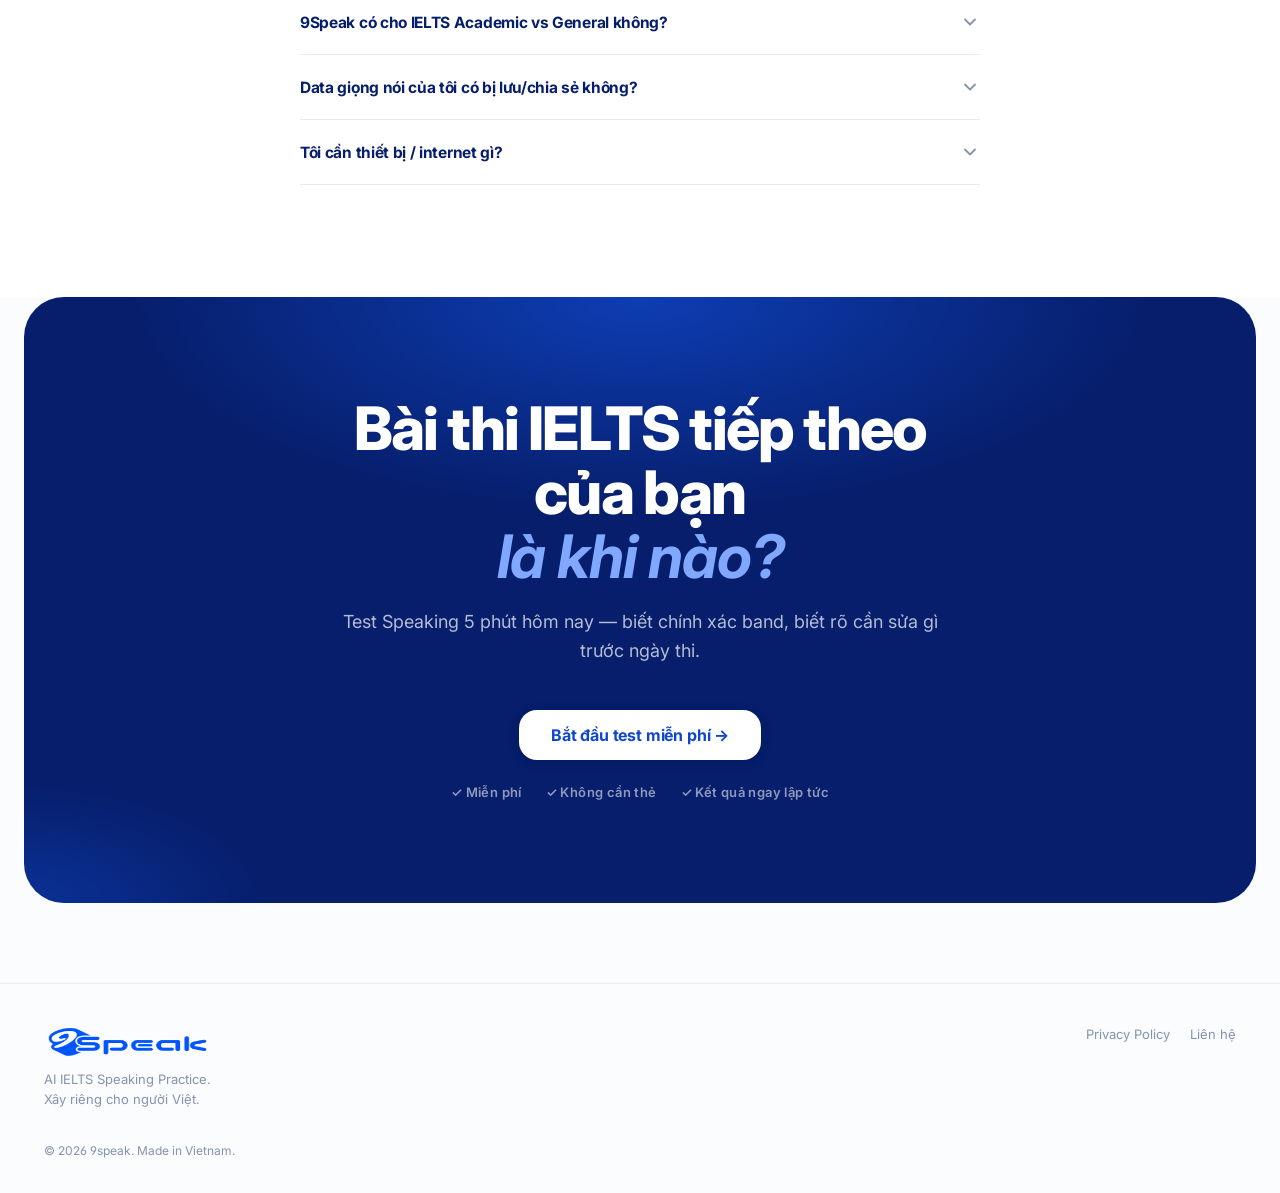
==== commit 06e678fd: "Replace hero placeholder with hero-banner-app.png" ====
--- a/index.html
+++ b/index.html
@@ -1281,24 +1281,10 @@
               9speak.vn/test
             </div>
           </div>
-          <div class="browser-content" id="heroScreenshot">
-            <!-- Shows placeholder until image loads -->
-            <div class="browser-content-placeholder" id="heroPlaceholder">
-              <svg width="40" height="40" viewBox="0 0 40 40" fill="none">
-                <circle cx="20" cy="16" r="8" stroke="currentColor" stroke-width="2"/>
-                <circle cx="20" cy="16" r="3" fill="currentColor"/>
-                <path d="M8 34c0-6.627 5.373-12 12-12h0c6.627 0 12 5.373 12 12" stroke="currentColor" stroke-width="2" stroke-linecap="round"/>
-              </svg>
-              9speak.vn/test
-            </div>
-            <img src="./9speak-assets/speaking-test.png" alt="9speak IELTS Speaking Test Interface"
-              loading="eager"
-              onload="this.previousElementSibling.style.display='none'; this.style.display='block';"
-              onerror="this.style.display='none';"
-              style="display:none;">
+          <div class="browser-content">
+            <img src="hero-banner-app.png" alt="9Speak IELTS Speaking Test Interface" loading="eager" width="100%">
           </div>
         </div>
-
       </div>
 
     </div>
